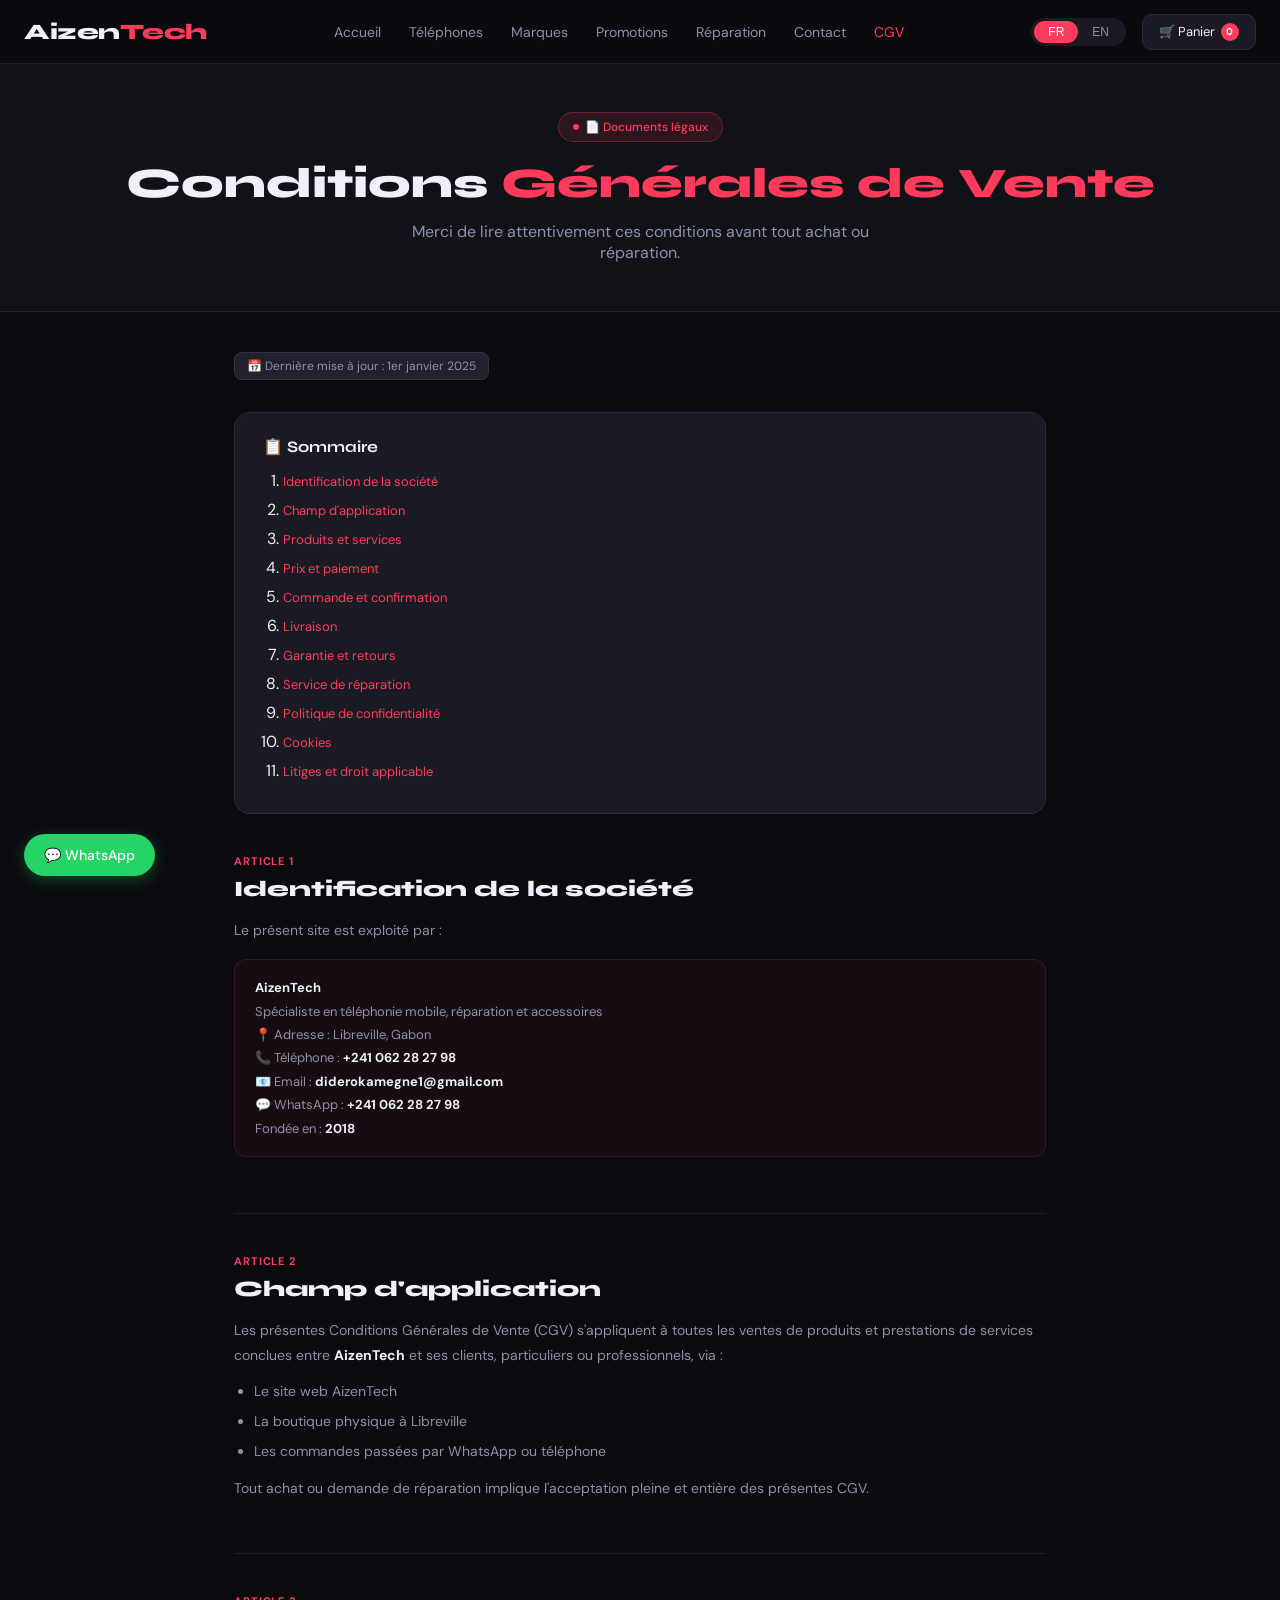
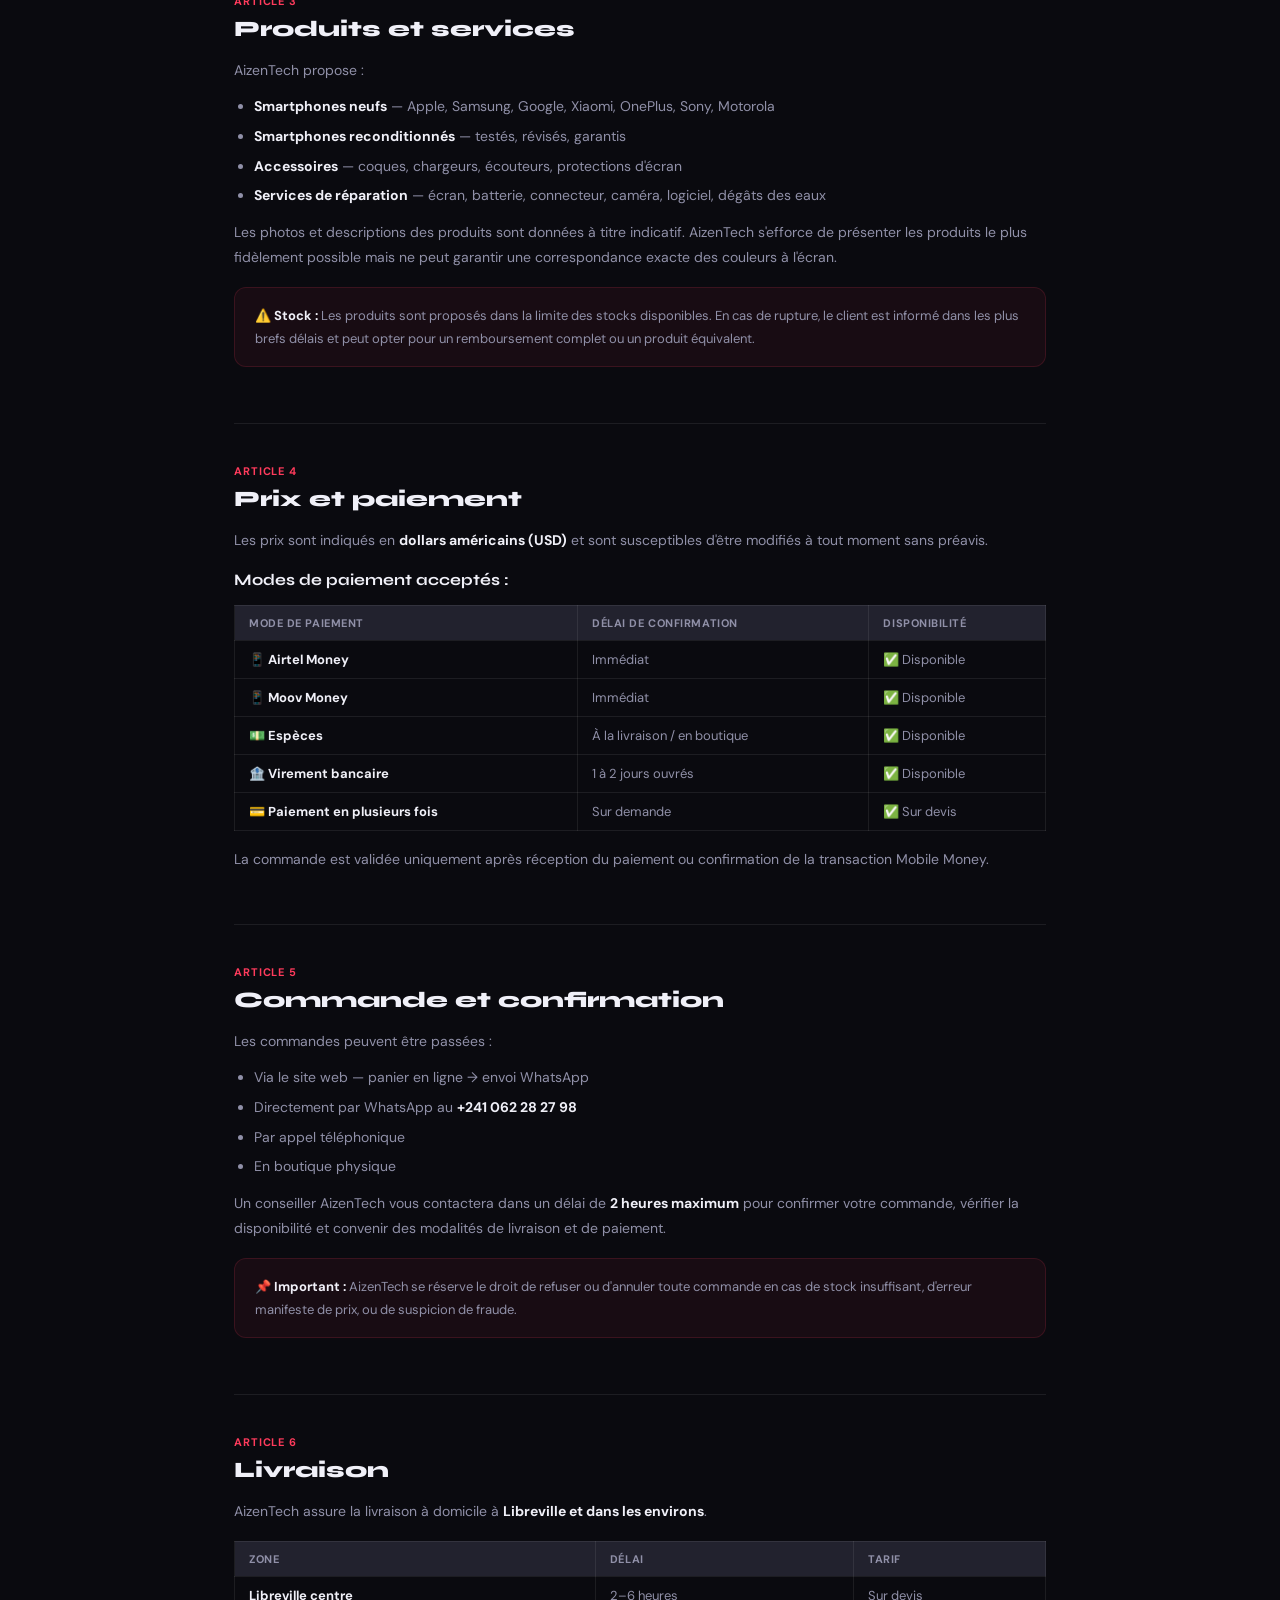
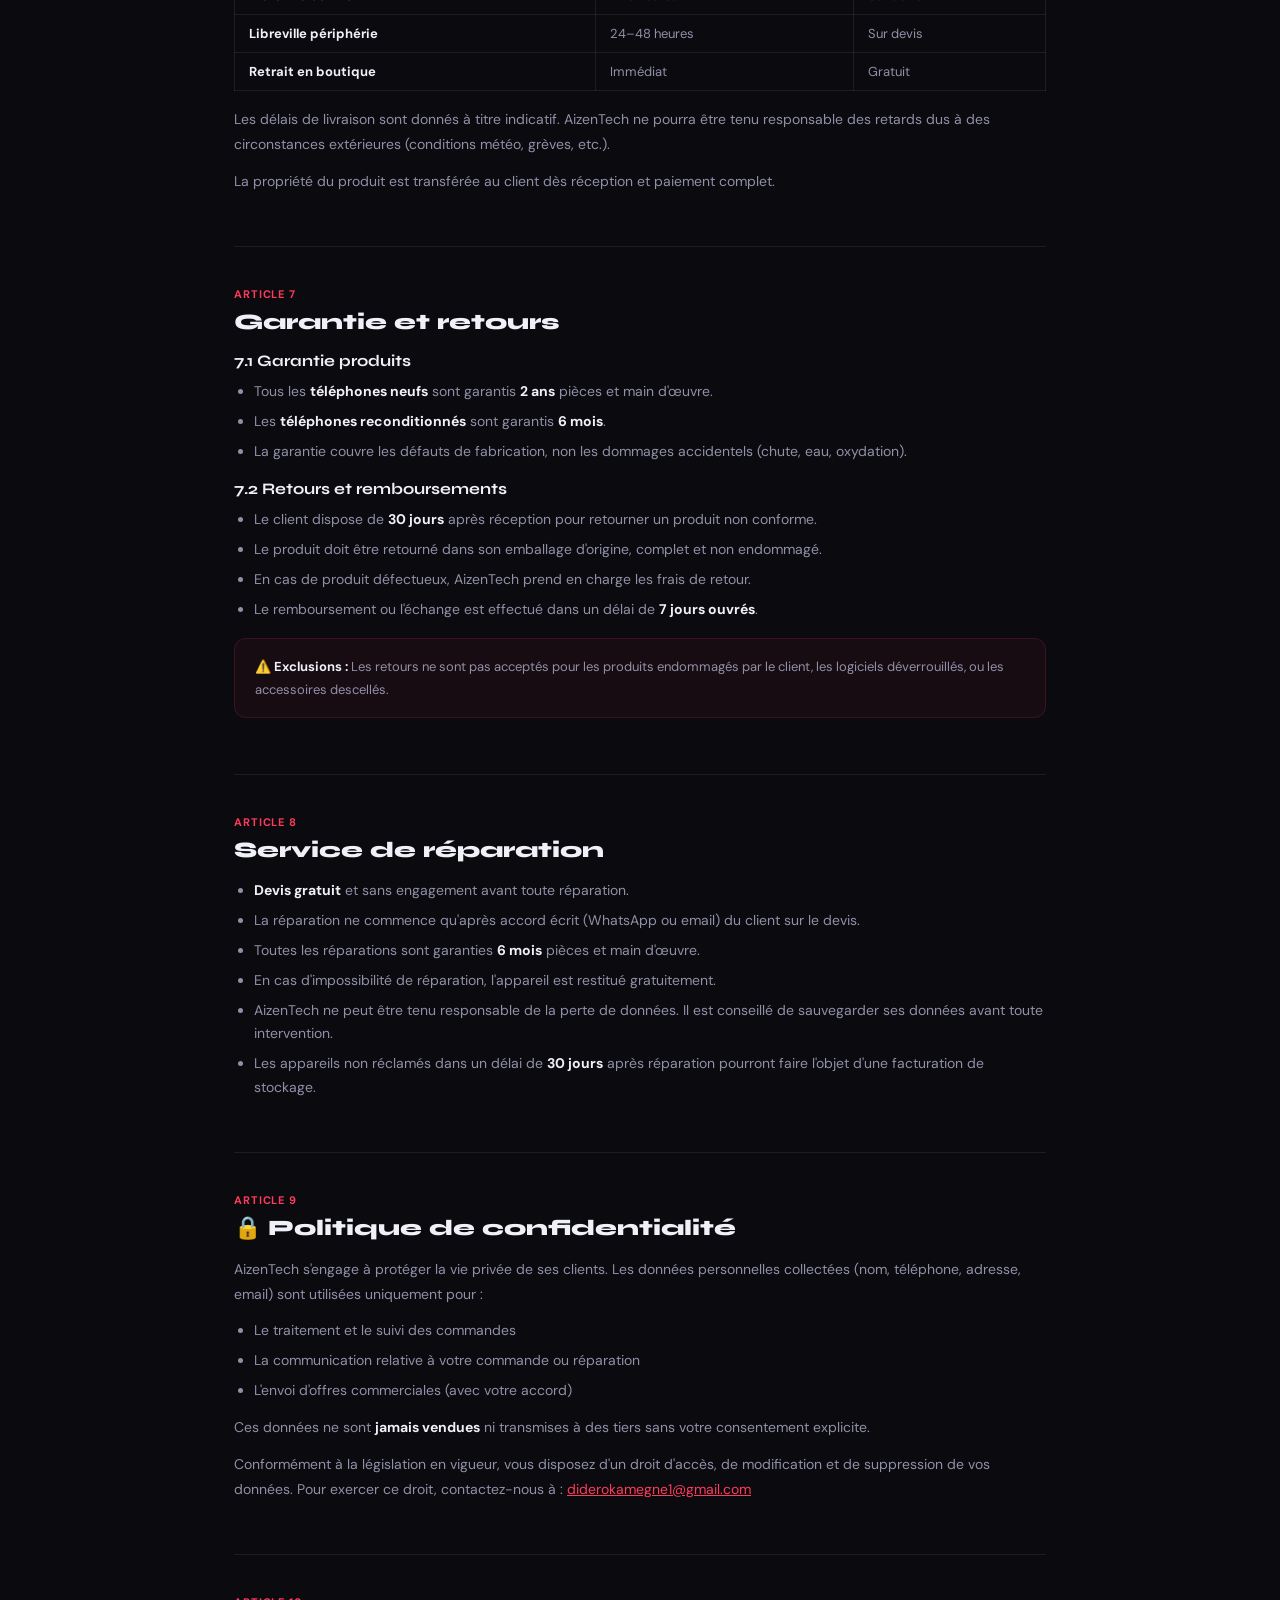
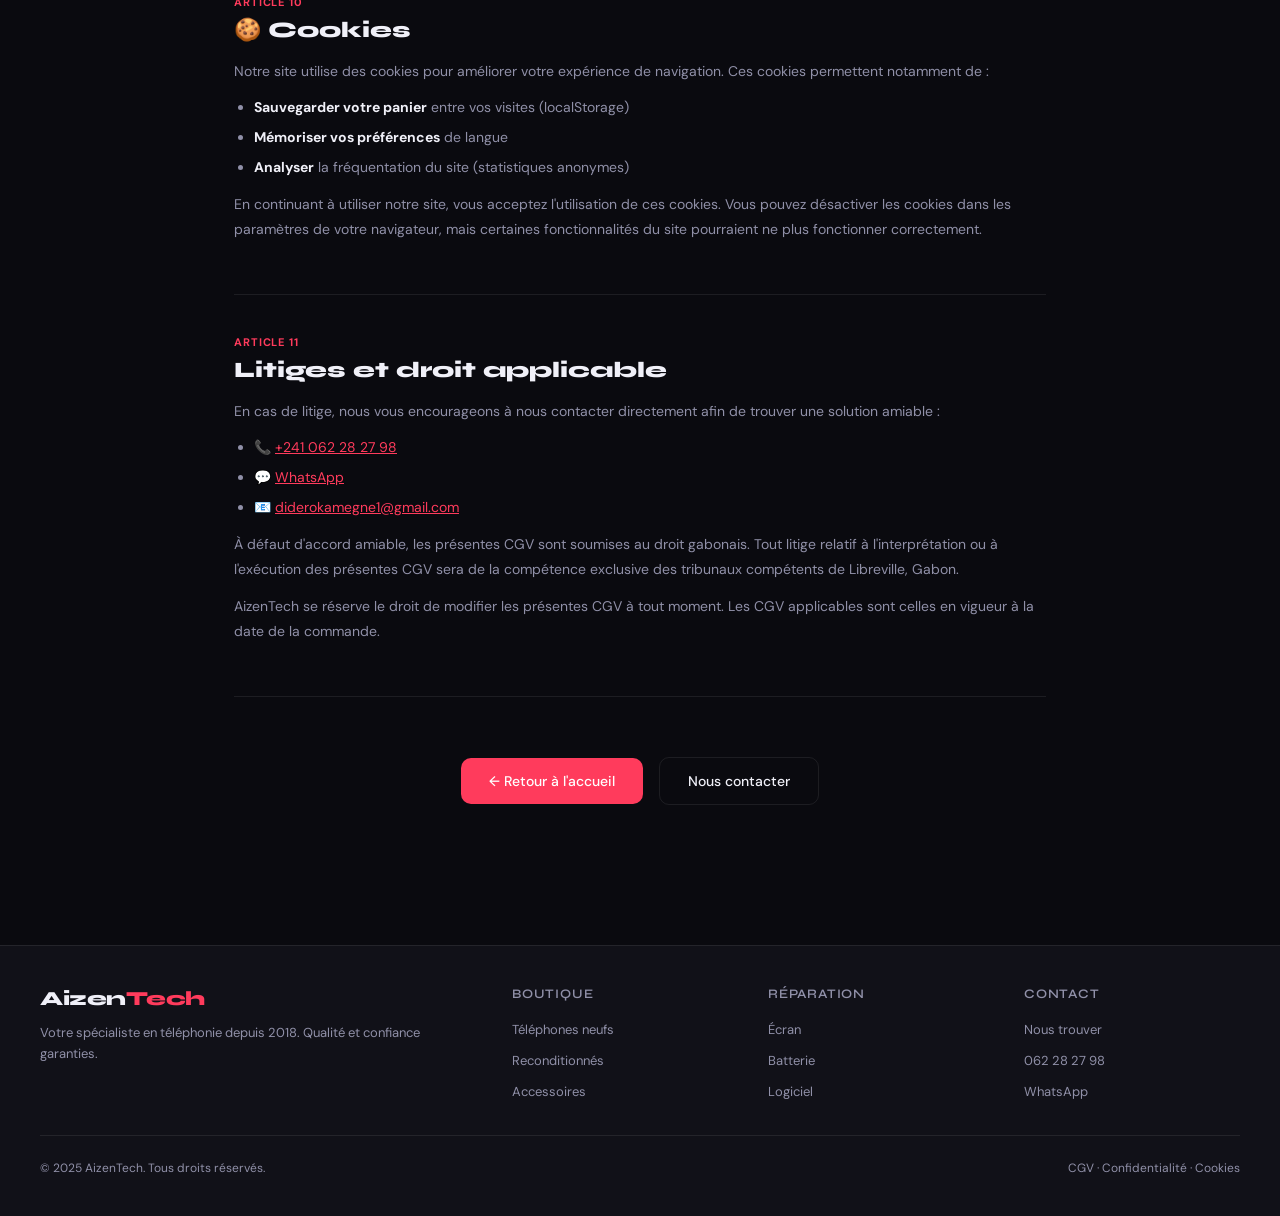
==== cgv.html @ d80a0ecc "Add files via upload" ====
<!DOCTYPE html>
<html lang="fr">
<head>
  <meta charset="UTF-8">
  <meta name="viewport" content="width=device-width, initial-scale=1.0">
  <title>AizenTech — Conditions Générales de Vente</title>
  <link rel="stylesheet" href="style.css">
  <style>
    .cgv-page { max-width: 860px; margin: 0 auto; padding: 40px 24px 80px; }
    .cgv-toc {
      background: var(--surface2);
      border: 1px solid var(--border);
      border-radius: 16px;
      padding: 24px 28px;
      margin-bottom: 40px;
    }
    .cgv-toc-title { font-family:'Syne',sans-serif; font-size:16px; font-weight:700; margin-bottom:14px; }
    .cgv-toc ol { padding-left:20px; }
    .cgv-toc li { margin-bottom:8px; }
    .cgv-toc a { font-size:13px; color:var(--accent); text-decoration:none; transition:opacity .2s; }
    .cgv-toc a:hover { opacity:.7; }

    .cgv-section {
      margin-bottom:40px;
      padding-bottom:40px;
      border-bottom:1px solid var(--border);
    }
    .cgv-section:last-child { border-bottom:none; }
    .cgv-section-num {
      font-size:11px;
      font-weight:700;
      text-transform:uppercase;
      letter-spacing:.08em;
      color:var(--accent);
      margin-bottom:8px;
    }
    .cgv-section h2 {
      font-family:'Syne',sans-serif;
      font-size:22px;
      font-weight:800;
      margin-bottom:16px;
    }
    .cgv-section p {
      font-size:14px;
      color:var(--text2);
      line-height:1.8;
      margin-bottom:12px;
    }
    .cgv-section p strong { color:var(--text); }
    .cgv-section ul, .cgv-section ol {
      padding-left:20px;
      margin-bottom:12px;
    }
    .cgv-section li {
      font-size:14px;
      color:var(--text2);
      line-height:1.7;
      margin-bottom:6px;
    }
    .cgv-section li strong { color:var(--text); }
    .cgv-highlight {
      background: rgba(255,59,92,0.06);
      border: 1px solid rgba(255,59,92,0.15);
      border-radius:12px;
      padding:16px 20px;
      margin:16px 0;
    }
    .cgv-highlight p { margin:0; color:var(--text2); font-size:13px; }
    .cgv-highlight p strong { color:var(--text); }
    .cgv-table { width:100%; border-collapse:collapse; margin:16px 0; }
    .cgv-table th {
      text-align:left;
      font-size:11px;
      text-transform:uppercase;
      letter-spacing:.05em;
      color:var(--text2);
      padding:10px 14px;
      background:var(--surface3);
      border:1px solid var(--border);
    }
    .cgv-table td {
      font-size:13px;
      color:var(--text2);
      padding:10px 14px;
      border:1px solid var(--border);
      vertical-align:top;
    }
    .cgv-table td strong { color:var(--text); }
    .cgv-updated {
      display:inline-block;
      background:var(--surface3);
      border:1px solid var(--border);
      border-radius:8px;
      padding:5px 12px;
      font-size:12px;
      color:var(--text2);
      margin-bottom:32px;
    }
  </style>
</head>
<body>

<!-- NAV -->
<nav>
  <a href="index.html" class="logo">Aizen<span>Tech</span></a>
  <button class="nav-hamburger" id="navHamburger" onclick="toggleMobileNav()" aria-label="Menu">
    <span></span><span></span><span></span>
  </button>
  <div class="nav-links" id="navLinks">
    <a href="index.html">Accueil</a>
    <a href="index.html#products">Téléphones</a>
    <a href="index.html#brands">Marques</a>
    <a href="index.html#promo">Promotions</a>
    <a href="reparation.html">Réparation</a>
    <a href="contact.html">Contact</a>
    <a href="cgv.html" class="active">CGV</a>
  </div>
  <div class="nav-right">
    <div class="lang-toggle">
      <button class="lang-btn active" onclick="setLang('fr')">FR</button>
      <button class="lang-btn" onclick="setLang('en')">EN</button>
    </div>
    <a href="panier.html" class="cart-btn">
      🛒 Panier
      <div class="cart-count" id="cartCount">0</div>
    </a>
  </div>
</nav>

<!-- HEADER -->
<div class="page-header">
  <div class="hero-badge" style="display:inline-flex;margin-bottom:16px">📄 Documents légaux</div>
  <h1>Conditions <span>Générales de Vente</span></h1>
  <p>Merci de lire attentivement ces conditions avant tout achat ou réparation.</p>
</div>

<div class="cgv-page">
  <div class="cgv-updated">📅 Dernière mise à jour : 1er janvier 2025</div>

  <!-- TABLE DES MATIÈRES -->
  <div class="cgv-toc">
    <div class="cgv-toc-title">📋 Sommaire</div>
    <ol>
      <li><a href="#article1">Identification de la société</a></li>
      <li><a href="#article2">Champ d'application</a></li>
      <li><a href="#article3">Produits et services</a></li>
      <li><a href="#article4">Prix et paiement</a></li>
      <li><a href="#article5">Commande et confirmation</a></li>
      <li><a href="#article6">Livraison</a></li>
      <li><a href="#article7">Garantie et retours</a></li>
      <li><a href="#article8">Service de réparation</a></li>
      <li><a href="#article9" id="privacy">Politique de confidentialité</a></li>
      <li><a href="#article10" id="cookies">Cookies</a></li>
      <li><a href="#article11">Litiges et droit applicable</a></li>
    </ol>
  </div>

  <!-- ARTICLE 1 -->
  <div class="cgv-section" id="article1">
    <div class="cgv-section-num">Article 1</div>
    <h2>Identification de la société</h2>
    <p>Le présent site est exploité par :</p>
    <div class="cgv-highlight">
      <p><strong>AizenTech</strong><br>
      Spécialiste en téléphonie mobile, réparation et accessoires<br>
      📍 Adresse : Libreville, Gabon<br>
      📞 Téléphone : <strong>+241 062 28 27 98</strong><br>
      📧 Email : <strong>diderokamegne1@gmail.com</strong><br>
      💬 WhatsApp : <strong>+241 062 28 27 98</strong><br>
      Fondée en : <strong>2018</strong></p>
    </div>
  </div>

  <!-- ARTICLE 2 -->
  <div class="cgv-section" id="article2">
    <div class="cgv-section-num">Article 2</div>
    <h2>Champ d'application</h2>
    <p>Les présentes Conditions Générales de Vente (CGV) s'appliquent à toutes les ventes de produits et prestations de services conclues entre <strong>AizenTech</strong> et ses clients, particuliers ou professionnels, via :</p>
    <ul>
      <li>Le site web AizenTech</li>
      <li>La boutique physique à Libreville</li>
      <li>Les commandes passées par WhatsApp ou téléphone</li>
    </ul>
    <p>Tout achat ou demande de réparation implique l'acceptation pleine et entière des présentes CGV.</p>
  </div>

  <!-- ARTICLE 3 -->
  <div class="cgv-section" id="article3">
    <div class="cgv-section-num">Article 3</div>
    <h2>Produits et services</h2>
    <p>AizenTech propose :</p>
    <ul>
      <li><strong>Smartphones neufs</strong> — Apple, Samsung, Google, Xiaomi, OnePlus, Sony, Motorola</li>
      <li><strong>Smartphones reconditionnés</strong> — testés, révisés, garantis</li>
      <li><strong>Accessoires</strong> — coques, chargeurs, écouteurs, protections d'écran</li>
      <li><strong>Services de réparation</strong> — écran, batterie, connecteur, caméra, logiciel, dégâts des eaux</li>
    </ul>
    <p>Les photos et descriptions des produits sont données à titre indicatif. AizenTech s'efforce de présenter les produits le plus fidèlement possible mais ne peut garantir une correspondance exacte des couleurs à l'écran.</p>
    <div class="cgv-highlight">
      <p>⚠️ <strong>Stock :</strong> Les produits sont proposés dans la limite des stocks disponibles. En cas de rupture, le client est informé dans les plus brefs délais et peut opter pour un remboursement complet ou un produit équivalent.</p>
    </div>
  </div>

  <!-- ARTICLE 4 -->
  <div class="cgv-section" id="article4">
    <div class="cgv-section-num">Article 4</div>
    <h2>Prix et paiement</h2>
    <p>Les prix sont indiqués en <strong>dollars américains (USD)</strong> et sont susceptibles d'être modifiés à tout moment sans préavis.</p>
    <h3 style="font-family:'Syne',sans-serif;font-size:16px;margin:16px 0 10px">Modes de paiement acceptés :</h3>
    <table class="cgv-table">
      <thead>
        <tr>
          <th>Mode de paiement</th>
          <th>Délai de confirmation</th>
          <th>Disponibilité</th>
        </tr>
      </thead>
      <tbody>
        <tr><td><strong>📱 Airtel Money</strong></td><td>Immédiat</td><td>✅ Disponible</td></tr>
        <tr><td><strong>📱 Moov Money</strong></td><td>Immédiat</td><td>✅ Disponible</td></tr>
        <tr><td><strong>💵 Espèces</strong></td><td>À la livraison / en boutique</td><td>✅ Disponible</td></tr>
        <tr><td><strong>🏦 Virement bancaire</strong></td><td>1 à 2 jours ouvrés</td><td>✅ Disponible</td></tr>
        <tr><td><strong>💳 Paiement en plusieurs fois</strong></td><td>Sur demande</td><td>✅ Sur devis</td></tr>
      </tbody>
    </table>
    <p>La commande est validée uniquement après réception du paiement ou confirmation de la transaction Mobile Money.</p>
  </div>

  <!-- ARTICLE 5 -->
  <div class="cgv-section" id="article5">
    <div class="cgv-section-num">Article 5</div>
    <h2>Commande et confirmation</h2>
    <p>Les commandes peuvent être passées :</p>
    <ul>
      <li>Via le site web — panier en ligne → envoi WhatsApp</li>
      <li>Directement par WhatsApp au <strong>+241 062 28 27 98</strong></li>
      <li>Par appel téléphonique</li>
      <li>En boutique physique</li>
    </ul>
    <p>Un conseiller AizenTech vous contactera dans un délai de <strong>2 heures maximum</strong> pour confirmer votre commande, vérifier la disponibilité et convenir des modalités de livraison et de paiement.</p>
    <div class="cgv-highlight">
      <p>📌 <strong>Important :</strong> AizenTech se réserve le droit de refuser ou d'annuler toute commande en cas de stock insuffisant, d'erreur manifeste de prix, ou de suspicion de fraude.</p>
    </div>
  </div>

  <!-- ARTICLE 6 -->
  <div class="cgv-section" id="article6">
    <div class="cgv-section-num">Article 6</div>
    <h2>Livraison</h2>
    <p>AizenTech assure la livraison à domicile à <strong>Libreville et dans les environs</strong>.</p>
    <table class="cgv-table">
      <thead>
        <tr><th>Zone</th><th>Délai</th><th>Tarif</th></tr>
      </thead>
      <tbody>
        <tr><td><strong>Libreville centre</strong></td><td>2–6 heures</td><td>Sur devis</td></tr>
        <tr><td><strong>Libreville périphérie</strong></td><td>24–48 heures</td><td>Sur devis</td></tr>
        <tr><td><strong>Retrait en boutique</strong></td><td>Immédiat</td><td>Gratuit</td></tr>
      </tbody>
    </table>
    <p>Les délais de livraison sont donnés à titre indicatif. AizenTech ne pourra être tenu responsable des retards dus à des circonstances extérieures (conditions météo, grèves, etc.).</p>
    <p>La propriété du produit est transférée au client dès réception et paiement complet.</p>
  </div>

  <!-- ARTICLE 7 -->
  <div class="cgv-section" id="article7">
    <div class="cgv-section-num">Article 7</div>
    <h2>Garantie et retours</h2>
    <h3 style="font-family:'Syne',sans-serif;font-size:16px;margin:0 0 10px">7.1 Garantie produits</h3>
    <ul>
      <li>Tous les <strong>téléphones neufs</strong> sont garantis <strong>2 ans</strong> pièces et main d'œuvre.</li>
      <li>Les <strong>téléphones reconditionnés</strong> sont garantis <strong>6 mois</strong>.</li>
      <li>La garantie couvre les défauts de fabrication, non les dommages accidentels (chute, eau, oxydation).</li>
    </ul>
    <h3 style="font-family:'Syne',sans-serif;font-size:16px;margin:16px 0 10px">7.2 Retours et remboursements</h3>
    <ul>
      <li>Le client dispose de <strong>30 jours</strong> après réception pour retourner un produit non conforme.</li>
      <li>Le produit doit être retourné dans son emballage d'origine, complet et non endommagé.</li>
      <li>En cas de produit défectueux, AizenTech prend en charge les frais de retour.</li>
      <li>Le remboursement ou l'échange est effectué dans un délai de <strong>7 jours ouvrés</strong>.</li>
    </ul>
    <div class="cgv-highlight">
      <p>⚠️ <strong>Exclusions :</strong> Les retours ne sont pas acceptés pour les produits endommagés par le client, les logiciels déverrouillés, ou les accessoires descellés.</p>
    </div>
  </div>

  <!-- ARTICLE 8 -->
  <div class="cgv-section" id="article8">
    <div class="cgv-section-num">Article 8</div>
    <h2>Service de réparation</h2>
    <ul>
      <li><strong>Devis gratuit</strong> et sans engagement avant toute réparation.</li>
      <li>La réparation ne commence qu'après accord écrit (WhatsApp ou email) du client sur le devis.</li>
      <li>Toutes les réparations sont garanties <strong>6 mois</strong> pièces et main d'œuvre.</li>
      <li>En cas d'impossibilité de réparation, l'appareil est restitué gratuitement.</li>
      <li>AizenTech ne peut être tenu responsable de la perte de données. Il est conseillé de sauvegarder ses données avant toute intervention.</li>
      <li>Les appareils non réclamés dans un délai de <strong>30 jours</strong> après réparation pourront faire l'objet d'une facturation de stockage.</li>
    </ul>
  </div>

  <!-- ARTICLE 9 - CONFIDENTIALITÉ -->
  <div class="cgv-section" id="article9">
    <div class="cgv-section-num">Article 9</div>
    <h2>🔒 Politique de confidentialité</h2>
    <p>AizenTech s'engage à protéger la vie privée de ses clients. Les données personnelles collectées (nom, téléphone, adresse, email) sont utilisées uniquement pour :</p>
    <ul>
      <li>Le traitement et le suivi des commandes</li>
      <li>La communication relative à votre commande ou réparation</li>
      <li>L'envoi d'offres commerciales (avec votre accord)</li>
    </ul>
    <p>Ces données ne sont <strong>jamais vendues</strong> ni transmises à des tiers sans votre consentement explicite.</p>
    <p>Conformément à la législation en vigueur, vous disposez d'un droit d'accès, de modification et de suppression de vos données. Pour exercer ce droit, contactez-nous à : <a href="mailto:diderokamegne1@gmail.com" style="color:var(--accent)">diderokamegne1@gmail.com</a></p>
  </div>

  <!-- ARTICLE 10 - COOKIES -->
  <div class="cgv-section" id="article10">
    <div class="cgv-section-num">Article 10</div>
    <h2>🍪 Cookies</h2>
    <p>Notre site utilise des cookies pour améliorer votre expérience de navigation. Ces cookies permettent notamment de :</p>
    <ul>
      <li><strong>Sauvegarder votre panier</strong> entre vos visites (localStorage)</li>
      <li><strong>Mémoriser vos préférences</strong> de langue</li>
      <li><strong>Analyser</strong> la fréquentation du site (statistiques anonymes)</li>
    </ul>
    <p>En continuant à utiliser notre site, vous acceptez l'utilisation de ces cookies. Vous pouvez désactiver les cookies dans les paramètres de votre navigateur, mais certaines fonctionnalités du site pourraient ne plus fonctionner correctement.</p>
  </div>

  <!-- ARTICLE 11 -->
  <div class="cgv-section" id="article11">
    <div class="cgv-section-num">Article 11</div>
    <h2>Litiges et droit applicable</h2>
    <p>En cas de litige, nous vous encourageons à nous contacter directement afin de trouver une solution amiable :</p>
    <ul>
      <li>📞 <a href="tel:+241062282798" style="color:var(--accent)">+241 062 28 27 98</a></li>
      <li>💬 <a href="https://wa.me/241062282798" style="color:var(--accent)">WhatsApp</a></li>
      <li>📧 <a href="mailto:diderokamegne1@gmail.com" style="color:var(--accent)">diderokamegne1@gmail.com</a></li>
    </ul>
    <p>À défaut d'accord amiable, les présentes CGV sont soumises au droit gabonais. Tout litige relatif à l'interprétation ou à l'exécution des présentes CGV sera de la compétence exclusive des tribunaux compétents de Libreville, Gabon.</p>
    <p>AizenTech se réserve le droit de modifier les présentes CGV à tout moment. Les CGV applicables sont celles en vigueur à la date de la commande.</p>
  </div>

  <div style="text-align:center;padding-top:20px">
    <a href="index.html" class="btn-primary">← Retour à l'accueil</a>
    <a href="contact.html" class="btn-secondary" style="margin-left:12px">Nous contacter</a>
  </div>
</div>

<!-- FOOTER -->
<footer>
  <div class="footer-inner">
    <div class="footer-brand">
      <a href="index.html" class="logo">Aizen<span>Tech</span></a>
      <p>Votre spécialiste en téléphonie depuis 2018. Qualité et confiance garanties.</p>
    </div>
    <div class="footer-col">
      <h4>Boutique</h4>
      <ul>
        <li><a href="index.html#products">Téléphones neufs</a></li>
        <li><a href="index.html#products">Reconditionnés</a></li>
        <li><a href="index.html#products">Accessoires</a></li>
      </ul>
    </div>
    <div class="footer-col">
      <h4>Réparation</h4>
      <ul>
        <li><a href="reparation.html">Écran</a></li>
        <li><a href="reparation.html">Batterie</a></li>
        <li><a href="reparation.html">Logiciel</a></li>
      </ul>
    </div>
    <div class="footer-col">
      <h4>Contact</h4>
      <ul>
        <li><a href="contact.html">Nous trouver</a></li>
        <li><a href="tel:+241062282798">062 28 27 98</a></li>
        <li><a href="https://wa.me/241062282798">WhatsApp</a></li>
      </ul>
    </div>
  </div>
  <div class="footer-bottom">
    <span>© 2025 AizenTech. Tous droits réservés.</span>
    <span class="footer-legal-links">
      <a href="cgv.html">CGV</a> ·
      <a href="cgv.html#privacy">Confidentialité</a> ·
      <a href="cgv.html#cookies">Cookies</a>
    </span>
  </div>
</footer>

<a href="https://wa.me/241062282798" class="whatsapp-float" target="_blank">💬 WhatsApp</a>

<script src="i18n.js"></script>
<script src="products.js"></script>
<script src="script.js"></script>
<script>
function toggleMobileNav() {
  document.getElementById('navLinks').classList.toggle('open');
  document.getElementById('navHamburger').classList.toggle('open');
}
</script>
</body>
</html>
---- style.css ----
@import url('https://fonts.googleapis.com/css2?family=Syne:wght@400;500;600;700;800&family=DM+Sans:wght@300;400;500&display=swap');

* { margin: 0; padding: 0; box-sizing: border-box; }

:root {
  --primary: #0A0A0F;
  --accent: #FF3B5C;
  --accent2: #00D4FF;
  --surface: #111118;
  --surface2: #1A1A24;
  --surface3: #22222E;
  --text: #F0F0F8;
  --text2: #9090A8;
  --border: rgba(255,255,255,0.08);
  --gold: #FFB800;
  --green: #00E676;
}

body { font-family: 'DM Sans', sans-serif; background: var(--primary); color: var(--text); min-height: 100vh; overflow-x: hidden; }

/* NAV */
nav {
  position: sticky; top: 0; z-index: 100;
  background: rgba(10,10,15,0.92);
  backdrop-filter: blur(12px);
  border-bottom: 1px solid var(--border);
  padding: 0 24px;
  display: flex; align-items: center; justify-content: space-between;
  height: 64px;
}
.logo { font-family: 'Syne', sans-serif; font-size: 22px; font-weight: 800; letter-spacing: -0.5px; text-decoration: none; color: var(--text); }
.logo span { color: var(--accent); }
.nav-links { display: flex; gap: 28px; align-items: center; }
.nav-links a { font-size: 14px; color: var(--text2); cursor: pointer; transition: color .2s; text-decoration: none; }
.nav-links a:hover, .nav-links a.active { color: var(--text); }
.nav-links a.active { color: var(--accent); }
.nav-right { display: flex; align-items: center; gap: 16px; }
.lang-toggle { display: flex; background: var(--surface2); border-radius: 20px; padding: 3px; }
.lang-btn { padding: 4px 14px; border-radius: 16px; font-size: 12px; font-weight: 500; cursor: pointer; border: none; background: none; color: var(--text2); transition: all .2s; }
.lang-btn.active { background: var(--accent); color: white; }
.cart-btn { position: relative; cursor: pointer; background: var(--surface2); border: 1px solid var(--border); border-radius: 10px; padding: 8px 16px; font-size: 13px; display: flex; align-items: center; gap: 6px; transition: all .2s; color: var(--text); text-decoration: none; }
.cart-btn:hover { border-color: var(--accent); }
.cart-count { background: var(--accent); color: white; border-radius: 50%; width: 18px; height: 18px; font-size: 10px; font-weight: 700; display: flex; align-items: center; justify-content: center; }

/* HERO */
.hero {
  padding: 80px 24px 60px;
  display: grid; grid-template-columns: 1fr 1fr; gap: 40px; align-items: center;
  max-width: 1200px; margin: 0 auto;
}
.hero-badge { display: inline-flex; align-items: center; gap: 6px; background: rgba(255,59,92,0.12); border: 1px solid rgba(255,59,92,0.3); border-radius: 20px; padding: 6px 14px; font-size: 12px; color: var(--accent); font-weight: 500; margin-bottom: 20px; }
.hero-badge::before { content: ''; width: 6px; height: 6px; background: var(--accent); border-radius: 50%; animation: pulse 1.5s infinite; }
@keyframes pulse { 0%,100%{opacity:1;transform:scale(1)} 50%{opacity:.5;transform:scale(1.4)} }
.hero h1 { font-family: 'Syne', sans-serif; font-size: 52px; font-weight: 800; line-height: 1.1; margin-bottom: 16px; }
.hero h1 em { font-style: normal; color: var(--accent); }
.hero p { font-size: 16px; color: var(--text2); line-height: 1.7; margin-bottom: 32px; }
.hero-actions { display: flex; gap: 12px; flex-wrap: wrap; }
.btn-primary { background: var(--accent); color: white; border: none; border-radius: 10px; padding: 14px 28px; font-size: 14px; font-weight: 500; cursor: pointer; transition: all .2s; font-family: inherit; text-decoration: none; display: inline-block; }
.btn-primary:hover { background: #ff1f45; transform: translateY(-1px); }
.btn-secondary { background: none; color: var(--text); border: 1px solid var(--border); border-radius: 10px; padding: 14px 28px; font-size: 14px; font-weight: 500; cursor: pointer; transition: all .2s; font-family: inherit; text-decoration: none; display: inline-block; }
.btn-secondary:hover { border-color: var(--text2); }

/* HERO VISUAL */
.hero-visual { display: flex; gap: 12px; justify-content: center; align-items: flex-end; }
.hero-phone-img { border-radius: 22px; overflow: hidden; border: 1px solid var(--border); position: relative; transition: transform .3s; }
.hero-phone-img:hover { transform: translateY(-8px); }
.hero-phone-img img { width: 130px; height: 260px; object-fit: cover; display: block; }
.hero-phone-img.large img { width: 155px; height: 310px; }
.phone-price-tag { position: absolute; bottom: 10px; left: 50%; transform: translateX(-50%); background: rgba(4, 211, 252, 0.992); border: 1px solid rgb(15, 210, 249); border-radius: 8px; padding: 4px 10px; font-size: 11px; color:#000000; font-weight: 500; font-family: 'Syne', sans-serif; white-space: nowrap; }

/* STATS */
.stats { background: var(--surface); border-top: 1px solid var(--border); border-bottom: 1px solid var(--border); }
.stats-inner { max-width: 1200px; margin: 0 auto; padding: 24px; display: flex; justify-content: space-around; }
.stat { text-align: center; }
.stat-num { font-family: 'Syne', sans-serif; font-size: 28px; font-weight: 800; color: var(--accent); }
.stat-label { font-size: 12px; color: var(--text2); margin-top: 2px; }

/* SECTION */
.section { max-width: 1200px; margin: 0 auto; padding: 60px 24px; }
.section-header { display: flex; align-items: baseline; justify-content: space-between; margin-bottom: 32px; }
.section-title { font-family: 'Syne', sans-serif; font-size: 28px; font-weight: 700; }
.section-link { font-size: 13px; color: var(--accent); cursor: pointer; text-decoration: none; }

/* FILTER TABS */
.filter-tabs { display: flex; gap: 8px; flex-wrap: wrap; margin-bottom: 28px; }
.filter-tab { padding: 8px 18px; border-radius: 20px; font-size: 13px; border: 1px solid var(--border); background: none; color: var(--text2); cursor: pointer; transition: all .2s; font-family: inherit; }
.filter-tab.active { border-color: var(--accent); color: var(--accent); background: rgba(255,59,92,0.08); }
.filter-tab:hover { border-color: var(--text2); color: var(--text); }

/* PRODUCT GRID */
.product-grid { display: grid; grid-template-columns: repeat(auto-fill, minmax(240px, 1fr)); gap: 16px; }
.product-card { background: var(--surface2); border: 1px solid var(--border); border-radius: 16px; overflow: hidden; cursor: pointer; transition: all .25s; position: relative; }
.product-card:hover { border-color: rgba(255,59,92,0.4); transform: translateY(-4px); }
.product-card:hover .card-overlay { opacity: 1; }
.card-img { height: 220px; display: flex; align-items: center; justify-content: center; position: relative; background: var(--surface3); overflow: hidden; }
.card-img img { width: 100%; height: 100%; object-fit: cover; padding: 16px; transition: transform .3s; }
.product-card:hover .card-img img { transform: scale(1.05); }
.card-badge { position: absolute; top: 12px; left: 12px; background: var(--accent); color: white; border-radius: 6px; padding: 3px 8px; font-size: 10px; font-weight: 700; letter-spacing: .5px; z-index: 2; }
.card-badge.new { background: var(--accent2); color: var(--primary); }
.card-badge.sale { background: var(--gold); color: var(--primary); }
.card-wish { position: absolute; top: 12px; right: 12px; width: 32px; height: 32px; background: rgba(10,10,15,0.7); border-radius: 50%; display: flex; align-items: center; justify-content: center; font-size: 14px; transition: all .2s; z-index: 2; cursor: pointer; border: none; }
.card-wish:hover { background: rgba(255,59,92,0.2); }
.card-overlay { position: absolute; inset: 0; background: rgba(255,59,92,0.05); display: flex; align-items: flex-end; justify-content: center; padding-bottom: 16px; opacity: 0; transition: opacity .2s; z-index: 3; }
.quick-add { background: var(--accent); color: white; border: none; border-radius: 8px; padding: 10px 20px; font-size: 13px; font-weight: 500; cursor: pointer; font-family: inherit; transition: all .2s; }
.quick-add:hover { background: #ff1f45; }
.card-info { padding: 16px; }
.card-brand { font-size: 11px; color: var(--text2); font-weight: 500; text-transform: uppercase; letter-spacing: .8px; }
.card-name { font-family: 'Syne', sans-serif; font-size: 16px; font-weight: 600; margin: 4px 0 8px; line-height: 1.3; }
.card-specs { display: flex; gap: 6px; flex-wrap: wrap; margin-bottom: 12px; }
.spec-pill { background: var(--surface3); border-radius: 6px; padding: 3px 8px; font-size: 11px; color: var(--text2); }
.card-footer { display: flex; align-items: center; justify-content: space-between; }
.price { font-family: 'Syne', sans-serif; font-size: 20px; font-weight: 700; }
.price-old { font-size: 13px; color: var(--text2); text-decoration: line-through; margin-left: 6px; }
.stars { font-size: 11px; color: var(--gold); }
.rating-count { font-size: 11px; color: var(--text2); margin-left: 4px; }

/* COLOR & MEMORY SELECTORS */
.card-options { padding: 0 16px 12px; }
.option-label { font-size: 11px; color: var(--text2); margin-bottom: 6px; }
.color-dots { display: flex; gap: 6px; }
.color-dot { width: 18px; height: 18px; border-radius: 50%; cursor: pointer; border: 2px solid transparent; transition: all .2s; }
.color-dot.selected, .color-dot:hover { border-color: white; transform: scale(1.2); }
.memory-pills { display: flex; gap: 6px; flex-wrap: wrap; }
.memory-pill { padding: 3px 10px; border-radius: 6px; font-size: 11px; border: 1px solid var(--border); background: none; color: var(--text2); cursor: pointer; transition: all .2s; font-family: inherit; }
.memory-pill.selected { border-color: var(--accent); color: var(--accent); background: rgba(255,59,92,0.1); }

/* PRODUCT MODAL */
.modal-overlay { position: fixed; inset: 0; background: rgba(0,0,0,0.8); z-index: 1000; display: flex; align-items: center; justify-content: center; padding: 20px; opacity: 0; pointer-events: none; transition: opacity .3s; }
.modal-overlay.open { opacity: 1; pointer-events: all; }
.modal { background: var(--surface2); border: 1px solid var(--border); border-radius: 20px; width: 100%; max-width: 800px; max-height: 90vh; overflow-y: auto; display: grid; grid-template-columns: 1fr 1fr; }
.modal-img { background: var(--surface3); border-radius: 20px 0 0 20px; display: flex; align-items: center; justify-content: center; padding: 32px; min-height: 400px; }
.modal-img img { width: 200px; object-fit: contain; }
.modal-body { padding: 32px; }
.modal-close { float: right; background: none; border: none; color: var(--text2); font-size: 20px; cursor: pointer; margin-bottom: 16px; }
.modal-brand { font-size: 12px; color: var(--text2); text-transform: uppercase; letter-spacing: 1px; }
.modal-name { font-family: 'Syne', sans-serif; font-size: 26px; font-weight: 800; margin: 8px 0 16px; line-height: 1.2; }
.modal-price { font-family: 'Syne', sans-serif; font-size: 32px; font-weight: 800; color: var(--accent); margin-bottom: 24px; }
.modal-section-title { font-size: 12px; color: var(--text2); text-transform: uppercase; letter-spacing: .8px; margin-bottom: 10px; }
.modal-colors { display: flex; gap: 10px; margin-bottom: 20px; }
.modal-color-dot { width: 28px; height: 28px; border-radius: 50%; cursor: pointer; border: 3px solid transparent; transition: all .2s; }
.modal-color-dot.selected { border-color: white; }
.modal-memory { display: flex; gap: 8px; flex-wrap: wrap; margin-bottom: 24px; }
.modal-mem-btn { padding: 6px 16px; border-radius: 8px; font-size: 13px; border: 1px solid var(--border); background: none; color: var(--text2); cursor: pointer; font-family: inherit; transition: all .2s; }
.modal-mem-btn.selected { border-color: var(--accent); color: var(--accent); background: rgba(255,59,92,0.1); }
.modal-add-btn { width: 100%; padding: 16px; background: var(--accent); color: white; border: none; border-radius: 12px; font-size: 15px; font-weight: 600; cursor: pointer; font-family: inherit; transition: all .2s; margin-top: 8px; }
.modal-add-btn:hover { background: #ff1f45; }
.modal-specs-list { display: grid; grid-template-columns: 1fr 1fr; gap: 8px; margin-bottom: 20px; }
.modal-spec-item { background: var(--surface3); border-radius: 8px; padding: 8px 12px; }
.modal-spec-key { font-size: 10px; color: var(--text2); text-transform: uppercase; letter-spacing: .5px; }
.modal-spec-val { font-size: 13px; font-weight: 500; margin-top: 2px; }

/* BANNER */
.promo-banner { background: linear-gradient(135deg, var(--surface2) 0%, #1A0A15 100%); border: 1px solid rgba(255,59,92,0.2); border-radius: 20px; padding: 40px; display: flex; align-items: center; justify-content: space-between; gap: 20px; }
.banner-text h2 { font-family: 'Syne', sans-serif; font-size: 32px; font-weight: 800; margin-bottom: 8px; }
.banner-text h2 span { color: var(--accent); }
.banner-text p { color: var(--text2); font-size: 15px; }
.banner-countdown { display: flex; gap: 12px; }
.count-block { background: var(--surface3); border-radius: 12px; padding: 12px 16px; text-align: center; min-width: 60px; }
.count-num { font-family: 'Syne', sans-serif; font-size: 28px; font-weight: 800; color: var(--accent); display: block; }
.count-label { font-size: 10px; color: var(--text2); text-transform: uppercase; letter-spacing: .5px; }

/* BRANDS */
.brands-strip { background: var(--surface); border-top: 1px solid var(--border); border-bottom: 1px solid var(--border); padding: 24px; }
.brands-inner { max-width: 1200px; margin: 0 auto; display: flex; align-items: center; justify-content: space-around; flex-wrap: wrap; gap: 16px; }
.brand-name { font-family: 'Syne', sans-serif; font-size: 18px; font-weight: 700; color: var(--text2); opacity: .5; transition: opacity .2s; cursor: pointer; letter-spacing: -0.5px; }
.brand-name:hover { opacity: 1; }

/* FEATURES */
.features { background: var(--surface); border-top: 1px solid var(--border); border-bottom: 1px solid var(--border); padding: 40px 24px; }
.features-inner { max-width: 1200px; margin: 0 auto; display: grid; grid-template-columns: repeat(auto-fit, minmax(200px, 1fr)); gap: 24px; }
.feature-item { display: flex; align-items: flex-start; gap: 14px; }
.feature-icon { width: 44px; height: 44px; background: rgba(255,59,92,0.1); border-radius: 12px; display: flex; align-items: center; justify-content: center; font-size: 20px; flex-shrink: 0; }
.feature-title { font-weight: 500; font-size: 14px; margin-bottom: 4px; }
.feature-desc { font-size: 12px; color: var(--text2); line-height: 1.5; }

/* CART TOAST */
.toast { position: fixed; bottom: 24px; right: 24px; background: var(--surface2); border: 1px solid var(--green); border-radius: 12px; padding: 14px 20px; display: flex; align-items: center; gap: 10px; font-size: 14px; z-index: 9999; transform: translateY(80px); opacity: 0; transition: all .3s; box-shadow: 0 8px 24px rgba(0,0,0,.4); }
.toast.show { transform: translateY(0); opacity: 1; }
.toast-dot { width: 8px; height: 8px; background: var(--green); border-radius: 50%; }

/* FOOTER */
footer { background: var(--surface); border-top: 1px solid var(--border); padding: 40px 24px; margin-top: 60px; }
.footer-inner { max-width: 1200px; margin: 0 auto; display: grid; grid-template-columns: 2fr 1fr 1fr 1fr; gap: 40px; }
.footer-brand .logo { font-size: 20px; margin-bottom: 12px; display: block; }
.footer-brand p { font-size: 13px; color: var(--text2); line-height: 1.6; }
.footer-col h4 { font-family: 'Syne', sans-serif; font-size: 13px; font-weight: 600; text-transform: uppercase; letter-spacing: .8px; color: var(--text2); margin-bottom: 16px; }
.footer-col ul { list-style: none; }
.footer-col ul li { margin-bottom: 10px; }
.footer-col ul li a { font-size: 13px; color: var(--text2); cursor: pointer; transition: color .2s; text-decoration: none; }
.footer-col ul li a:hover { color: var(--text); }
.footer-bottom { max-width: 1200px; margin: 24px auto 0; padding-top: 24px; border-top: 1px solid var(--border); display: flex; justify-content: space-between; align-items: center; font-size: 12px; color: var(--text2); }

/* PAGE HEADER */
.page-header { background: var(--surface); border-bottom: 1px solid var(--border); padding: 48px 24px; text-align: center; }
.page-header h1 { font-family: 'Syne', sans-serif; font-size: 42px; font-weight: 800; margin-bottom: 12px; }
.page-header h1 span { color: var(--accent); }
.page-header p { color: var(--text2); font-size: 16px; max-width: 500px; margin: 0 auto; }

/* REPAIR PAGE */
.repair-grid { display: grid; grid-template-columns: repeat(auto-fill, minmax(280px, 1fr)); gap: 20px; }
.repair-card { background: var(--surface2); border: 1px solid var(--border); border-radius: 16px; padding: 24px; transition: all .25s; }
.repair-card:hover { border-color: rgba(255,59,92,0.4); transform: translateY(-4px); }
.repair-icon { font-size: 40px; margin-bottom: 16px; }
.repair-title { font-family: 'Syne', sans-serif; font-size: 18px; font-weight: 700; margin-bottom: 8px; }
.repair-desc { font-size: 13px; color: var(--text2); line-height: 1.6; margin-bottom: 16px; }
.repair-price { font-family: 'Syne', sans-serif; font-size: 22px; font-weight: 800; color: var(--accent); margin-bottom: 16px; }
.repair-items { list-style: none; margin-bottom: 16px; }
.repair-items li { font-size: 13px; color: var(--text2); padding: 6px 0; border-bottom: 1px solid var(--border); display: flex; justify-content: space-between; }
.repair-items li:last-child { border-bottom: none; }
.repair-items li span { color: var(--text); font-weight: 500; }
.repair-book-btn { width: 100%; padding: 12px; background: none; border: 1px solid var(--accent); color: var(--accent); border-radius: 10px; font-size: 13px; font-weight: 500; cursor: pointer; font-family: inherit; transition: all .2s; }
.repair-book-btn:hover { background: var(--accent); color: white; }
.repair-brands { display: flex; gap: 8px; flex-wrap: wrap; margin-bottom: 16px; }
.repair-brand-tag { background: var(--surface3); border-radius: 6px; padding: 3px 10px; font-size: 11px; color: var(--text2); }

/* CONTACT PAGE */
.contact-grid { display: grid; grid-template-columns: 1fr 1.5fr; gap: 40px; align-items: start; }
.contact-info-card { background: var(--surface2); border: 1px solid var(--border); border-radius: 16px; padding: 28px; }
.contact-method { display: flex; align-items: center; gap: 14px; padding: 16px 0; border-bottom: 1px solid var(--border); }
.contact-method:last-child { border-bottom: none; }
.contact-method-icon { width: 44px; height: 44px; background: rgba(255,59,92,0.1); border-radius: 12px; display: flex; align-items: center; justify-content: center; font-size: 20px; flex-shrink: 0; }
.contact-method-label { font-size: 11px; color: var(--text2); text-transform: uppercase; letter-spacing: .8px; }
.contact-method-value { font-size: 15px; font-weight: 500; margin-top: 2px; }
.contact-method-value a { color: var(--text); text-decoration: none; transition: color .2s; }
.contact-method-value a:hover { color: var(--accent); }
.contact-form { background: var(--surface2); border: 1px solid var(--border); border-radius: 16px; padding: 32px; }
.form-title { font-family: 'Syne', sans-serif; font-size: 22px; font-weight: 700; margin-bottom: 24px; }
.form-group { margin-bottom: 18px; }
.form-label { font-size: 13px; color: var(--text2); margin-bottom: 8px; display: block; }
.form-input { width: 100%; background: var(--surface3); border: 1px solid var(--border); border-radius: 10px; padding: 12px 16px; font-size: 14px; color: var(--text); font-family: inherit; outline: none; transition: border-color .2s; }
.form-input:focus { border-color: var(--accent); }
.form-input::placeholder { color: var(--text2); }
textarea.form-input { resize: vertical; min-height: 120px; }
.form-row { display: grid; grid-template-columns: 1fr 1fr; gap: 16px; }
.form-submit { width: 100%; padding: 14px; background: var(--accent); color: white; border: none; border-radius: 10px; font-size: 14px; font-weight: 600; cursor: pointer; font-family: inherit; transition: all .2s; margin-top: 8px; }
.form-submit:hover { background: #ff1f45; transform: translateY(-1px); }

/* MAP PLACEHOLDER */
.map-placeholder { background: var(--surface2); border: 1px solid var(--border); border-radius: 16px; padding: 32px; text-align: center; margin-top: 24px; }
.map-placeholder h3 { font-family: 'Syne', sans-serif; font-size: 16px; margin-bottom: 8px; }
.map-placeholder p { font-size: 13px; color: var(--text2); }
.map-emoji { font-size: 48px; margin-bottom: 16px; }

/* HOURS TABLE */
.hours-table { width: 100%; margin-top: 16px; }
.hours-table tr td { padding: 8px 0; font-size: 13px; border-bottom: 1px solid var(--border); }
.hours-table tr:last-child td { border-bottom: none; }
.hours-table td:last-child { text-align: right; color: var(--green); font-weight: 500; }
.hours-table .closed td:last-child { color: var(--accent); }

/* WHATSAPP FLOAT */
.whatsapp-float { position: fixed; bottom: 24px; left: 24px; background: #25D366; color: white; border-radius: 50px; padding: 12px 20px; display: flex; align-items: center; gap: 8px; font-size: 14px; font-weight: 500; text-decoration: none; box-shadow: 0 4px 16px rgba(37,211,102,0.3); z-index: 998; transition: all .2s; }
.whatsapp-float:hover { transform: translateY(-2px); box-shadow: 0 6px 20px rgba(37,211,102,0.4); }

@media (max-width: 768px) {
  .hero { grid-template-columns: 1fr; }
  .hero h1 { font-size: 36px; }
  .hero-visual { display: none; }
  .footer-inner { grid-template-columns: 1fr 1fr; }
  .promo-banner { flex-direction: column; text-align: center; }
  nav { padding: 0 16px; }
  .nav-links { display: none; }
  .modal { grid-template-columns: 1fr; }
  .modal-img { border-radius: 20px 20px 0 0; min-height: 200px; }
  .contact-grid { grid-template-columns: 1fr; }
  .form-row { grid-template-columns: 1fr; }
}

/* ===== FLASH BANNER ===== */
.flash-banner {
  background: linear-gradient(135deg, #1a0a0e 0%, #2a0f18 50%, #1a0a0e 100%);
  border-bottom: 1px solid rgba(255,59,92,0.3);
  padding: 20px 24px;
}
.flash-banner-inner {
  max-width: 1200px;
  margin: 0 auto;
  display: flex;
  align-items: center;
  justify-content: space-between;
  gap: 24px;
  flex-wrap: wrap;
}
.flash-left { display: flex; align-items: center; gap: 16px; flex-wrap: wrap; }
.flash-badge {
  background: var(--accent);
  color: white;
  border-radius: 8px;
  padding: 6px 14px;
  font-size: 12px;
  font-weight: 700;
  letter-spacing: .5px;
  white-space: nowrap;
  animation: flashPulse 1.5s ease-in-out infinite;
}
@keyframes flashPulse { 0%,100%{box-shadow:0 0 0 0 rgba(255,59,92,.4)} 50%{box-shadow:0 0 0 8px rgba(255,59,92,0)} }
.flash-text h2 { font-family:'Syne',sans-serif; font-size:20px; font-weight:800; margin-bottom:4px; }
.flash-text h2 span { color:var(--accent); }
.flash-text p { font-size:13px; color:var(--text2); }
.flash-right { display:flex; align-items:center; gap:20px; flex-wrap:wrap; }
.flash-countdown { display:flex; align-items:center; gap:4px; }
.flash-count-block { text-align:center; }
.flash-count-num {
  display:block;
  font-family:'Syne',sans-serif;
  font-size:28px;
  font-weight:800;
  color:var(--accent);
  background: rgba(255,59,92,0.1);
  border:1px solid rgba(255,59,92,0.2);
  border-radius:8px;
  padding:4px 12px;
  min-width:52px;
  text-align:center;
}
.flash-count-label { font-size:10px; color:var(--text2); margin-top:4px; text-transform:uppercase; letter-spacing:.05em; }
.flash-sep { font-family:'Syne',sans-serif; font-size:24px; font-weight:800; color:var(--accent); margin:0 2px; padding-bottom:16px; }
.flash-cta { white-space:nowrap; }

/* ===== HERO SERVICES LIST ===== */
.hero-intro { font-size:15px; color:var(--text2); line-height:1.6; margin-bottom:14px; }
.hero-intro strong { color:var(--text); }
.hero-services-list {
  list-style:none;
  margin-bottom:28px;
  display:flex;
  flex-direction:column;
  gap:8px;
}
.hero-services-list li a {
  display:flex;
  align-items:center;
  gap:10px;
  font-size:14px;
  color:var(--text2);
  text-decoration:none;
  padding:8px 12px;
  border-radius:10px;
  border:1px solid transparent;
  transition:all .2s;
  line-height:1.4;
}
.hero-services-list li a:hover {
  color:var(--text);
  background:rgba(255,59,92,0.06);
  border-color:rgba(255,59,92,0.2);
  transform:translateX(4px);
}

/* ===== HERO PHONE LINKS ===== */
.hero-phone-link { display:block; text-decoration:none; cursor:pointer; }
.phone-hover-label {
  position:absolute;
  top:0; left:0; right:0; bottom:0;
  display:flex;
  align-items:center;
  justify-content:center;
  background:rgba(255,59,92,0.75);
  color:white;
  font-family:'Syne',sans-serif;
  font-weight:700;
  font-size:15px;
  opacity:0;
  transition:opacity .2s;
  border-radius:inherit;
}
.hero-phone-link:hover .phone-hover-label { opacity:1; }

/* ===== FOOTER NOTORIÉTÉ ===== */
.footer-notoriete {
  margin-top:20px;
  padding-top:16px;
  border-top:1px solid var(--border);
}
.notoriete-title {
  font-size:12px;
  font-weight:700;
  text-transform:uppercase;
  letter-spacing:.06em;
  color:var(--text2);
  margin-bottom:8px;
}
.notoriete-stars {
  font-size:14px;
  color:var(--gold);
  margin-bottom:10px;
}
.notoriete-stars strong { color:var(--text); }
.notoriete-stars span { font-size:12px; color:var(--text2); }
.notoriete-badges {
  display:flex;
  flex-wrap:wrap;
  gap:6px;
  margin-bottom:10px;
}
.notoriete-badge {
  background:var(--surface3);
  border:1px solid var(--border);
  border-radius:6px;
  padding:3px 8px;
  font-size:11px;
  color:var(--text2);
  white-space:nowrap;
}
.notoriete-presse {
  font-size:11px;
  color:var(--text2);
  line-height:1.6;
}
.notoriete-presse span { color:var(--text2); }

/* ===== FOOTER LEGAL LINKS ===== */
.footer-legal-links a {
  color:var(--text2);
  text-decoration:none;
  transition:color .2s;
}
.footer-legal-links a:hover { color:var(--text); }

/* ===== HAMBURGER NAV ===== */
.nav-hamburger {
  display:none;
  flex-direction:column;
  gap:5px;
  background:none;
  border:none;
  cursor:pointer;
  padding:6px;
  z-index:200;
}
.nav-hamburger span {
  display:block;
  width:22px;
  height:2px;
  background:var(--text);
  border-radius:2px;
  transition:all .3s;
}
.nav-hamburger.open span:nth-child(1) { transform:rotate(45deg) translate(5px,5px); }
.nav-hamburger.open span:nth-child(2) { opacity:0; }
.nav-hamburger.open span:nth-child(3) { transform:rotate(-45deg) translate(5px,-5px); }

/* ===== PANIER - EDIT PANEL (already in panier.html inline but also here for safety) ===== */
.cart-item-wrapper { border-bottom:1px solid var(--border); }
.cart-item-wrapper:last-child { border-bottom:none; }
.cart-item-wrapper .cart-item { border-bottom:none; }

/* ===== RESPONSIVE AMÉLIORÉ ===== */
@media (max-width: 1024px) {
  .footer-inner { grid-template-columns: 1fr 1fr; gap: 28px; }
  .footer-brand { grid-column: 1 / -1; }
}

@media (max-width: 768px) {
  /* NAV MOBILE */
  .nav-hamburger { display:flex; }
  .nav-links {
    display:none;
    position:fixed;
    top:64px; left:0; right:0;
    background:rgba(10,10,15,0.98);
    backdrop-filter:blur(12px);
    flex-direction:column;
    gap:0;
    padding:16px 0;
    border-bottom:1px solid var(--border);
    z-index:150;
  }
  .nav-links.open { display:flex; }
  .nav-links a {
    padding:14px 24px;
    font-size:15px;
    border-bottom:1px solid var(--border);
  }
  .nav-links a:last-child { border-bottom:none; }

  /* FLASH BANNER */
  .flash-banner-inner { flex-direction:column; align-items:flex-start; gap:16px; }
  .flash-right { width:100%; justify-content:space-between; }
  .flash-text h2 { font-size:16px; }
  .flash-count-num { font-size:20px; min-width:40px; padding:4px 8px; }

  /* HERO */
  .hero { grid-template-columns:1fr; padding:40px 16px 32px; gap:32px; }
  .hero h1 { font-size:32px; }
  .hero-visual { display:flex; justify-content:center; }
  .hero-phone-img img { width:90px; height:180px; }
  .hero-phone-img.large img { width:110px; height:220px; }
  .hero-services-list li a { font-size:13px; }

  /* SECTIONS */
  .section { padding:40px 16px; }
  .section-title { font-size:22px; }

  /* STATS */
  .stats-inner { flex-wrap:wrap; gap:16px; padding:20px 16px; }
  .stat { min-width:calc(50% - 8px); }

  /* BRANDS */
  .brands-inner { gap:16px; flex-wrap:wrap; justify-content:center; }

  /* PRODUCTS */
  .product-grid { grid-template-columns:repeat(auto-fill, minmax(160px, 1fr)); gap:12px; }
  .card-img { height:160px; }

  /* MODAL */
  .modal { grid-template-columns:1fr; }
  .modal-img { border-radius:20px 20px 0 0; min-height:200px; }

  /* FOOTER */
  .footer-inner { grid-template-columns:1fr 1fr; gap:20px; }
  .footer-brand { grid-column:1/-1; }
  .footer-bottom { flex-direction:column; gap:8px; text-align:center; }
  .notoriete-badges { gap:4px; }

  /* CONTACT */
  .contact-grid { grid-template-columns:1fr; }
  .form-row { grid-template-columns:1fr; }

  /* WHATSAPP */
  .whatsapp-float { padding:10px 16px; font-size:13px; }

  /* REPAIR */
  .repair-grid { grid-template-columns:1fr; }
}

@media (max-width: 480px) {
  nav { padding:0 12px; }
  .logo { font-size:18px; }
  .hero h1 { font-size:26px; }
  .flash-text h2 { font-size:14px; }
  .flash-cta { padding:10px 16px; font-size:13px; }
  .product-grid { grid-template-columns:repeat(2, 1fr); gap:10px; }
  .card-img { height:140px; }
  .card-name { font-size:12px; }
  .footer-inner { grid-template-columns:1fr; }
  .stats-inner { justify-content:space-around; }
}
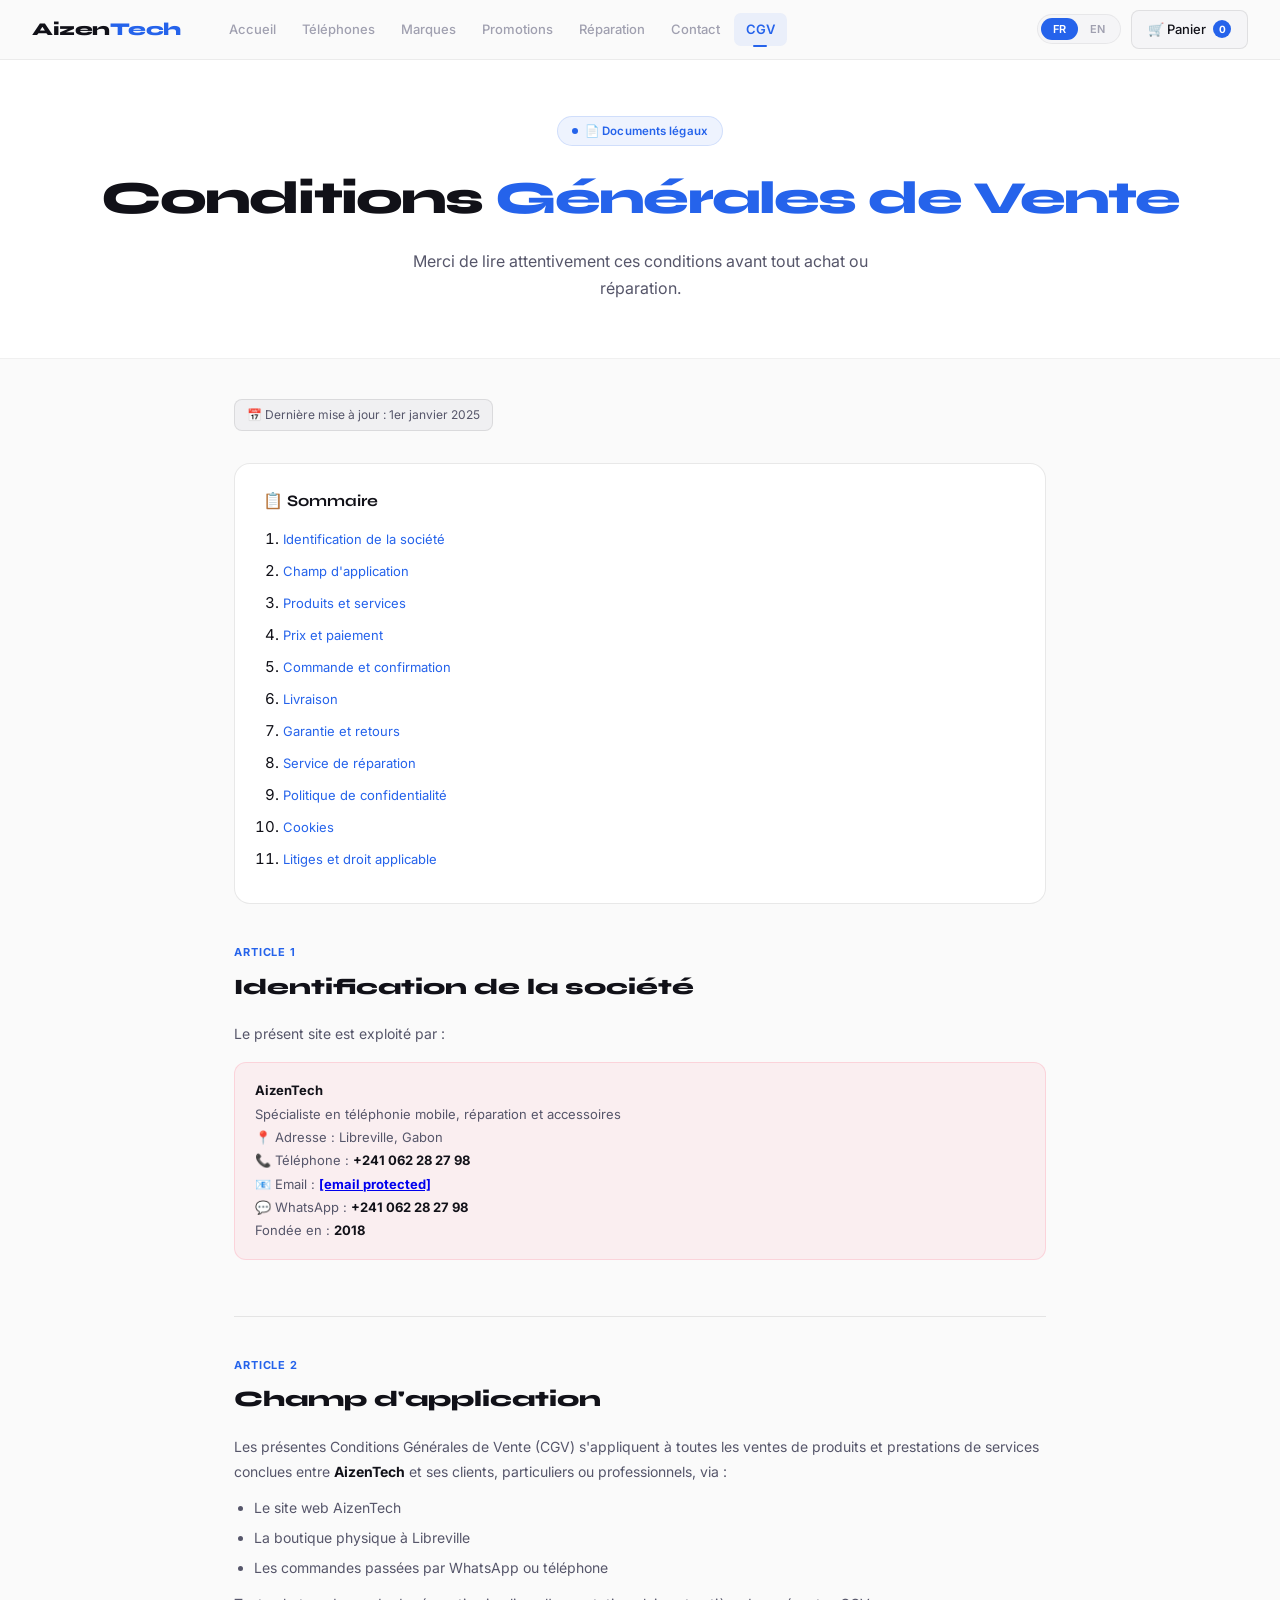
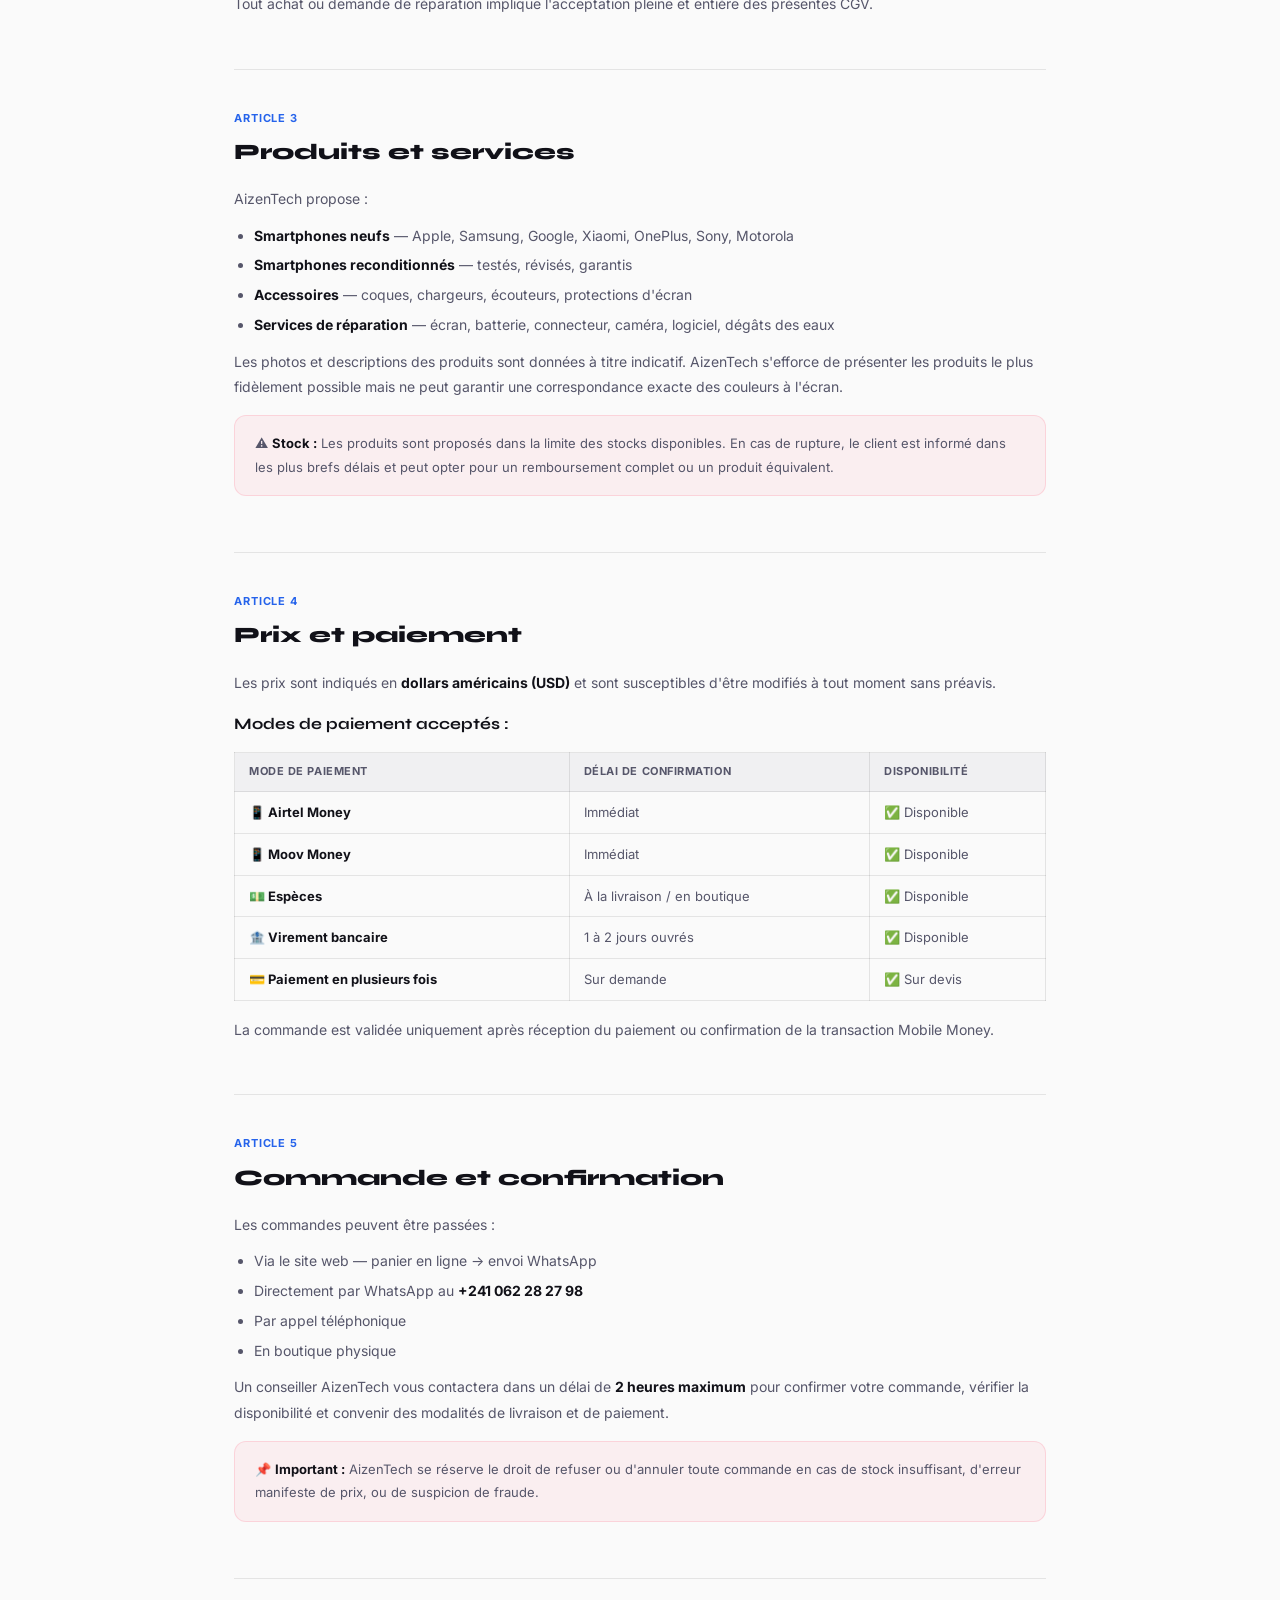
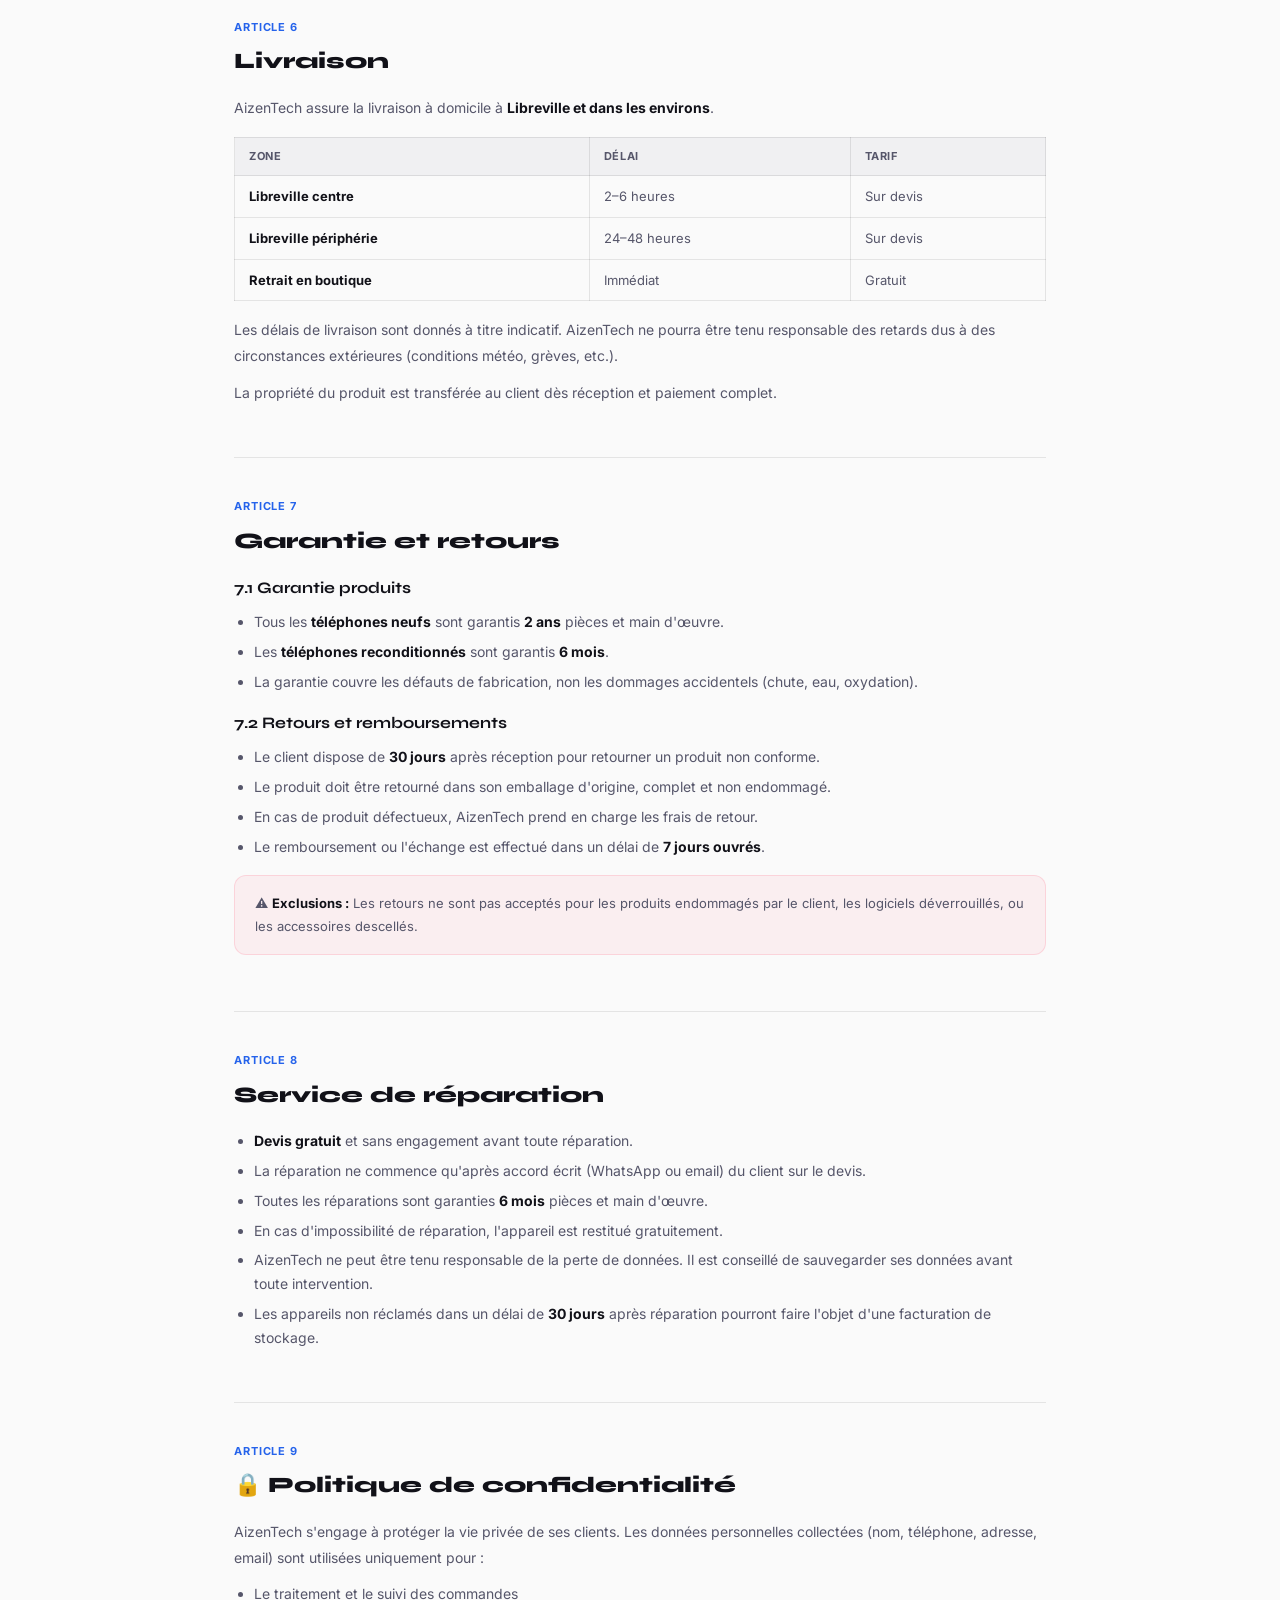
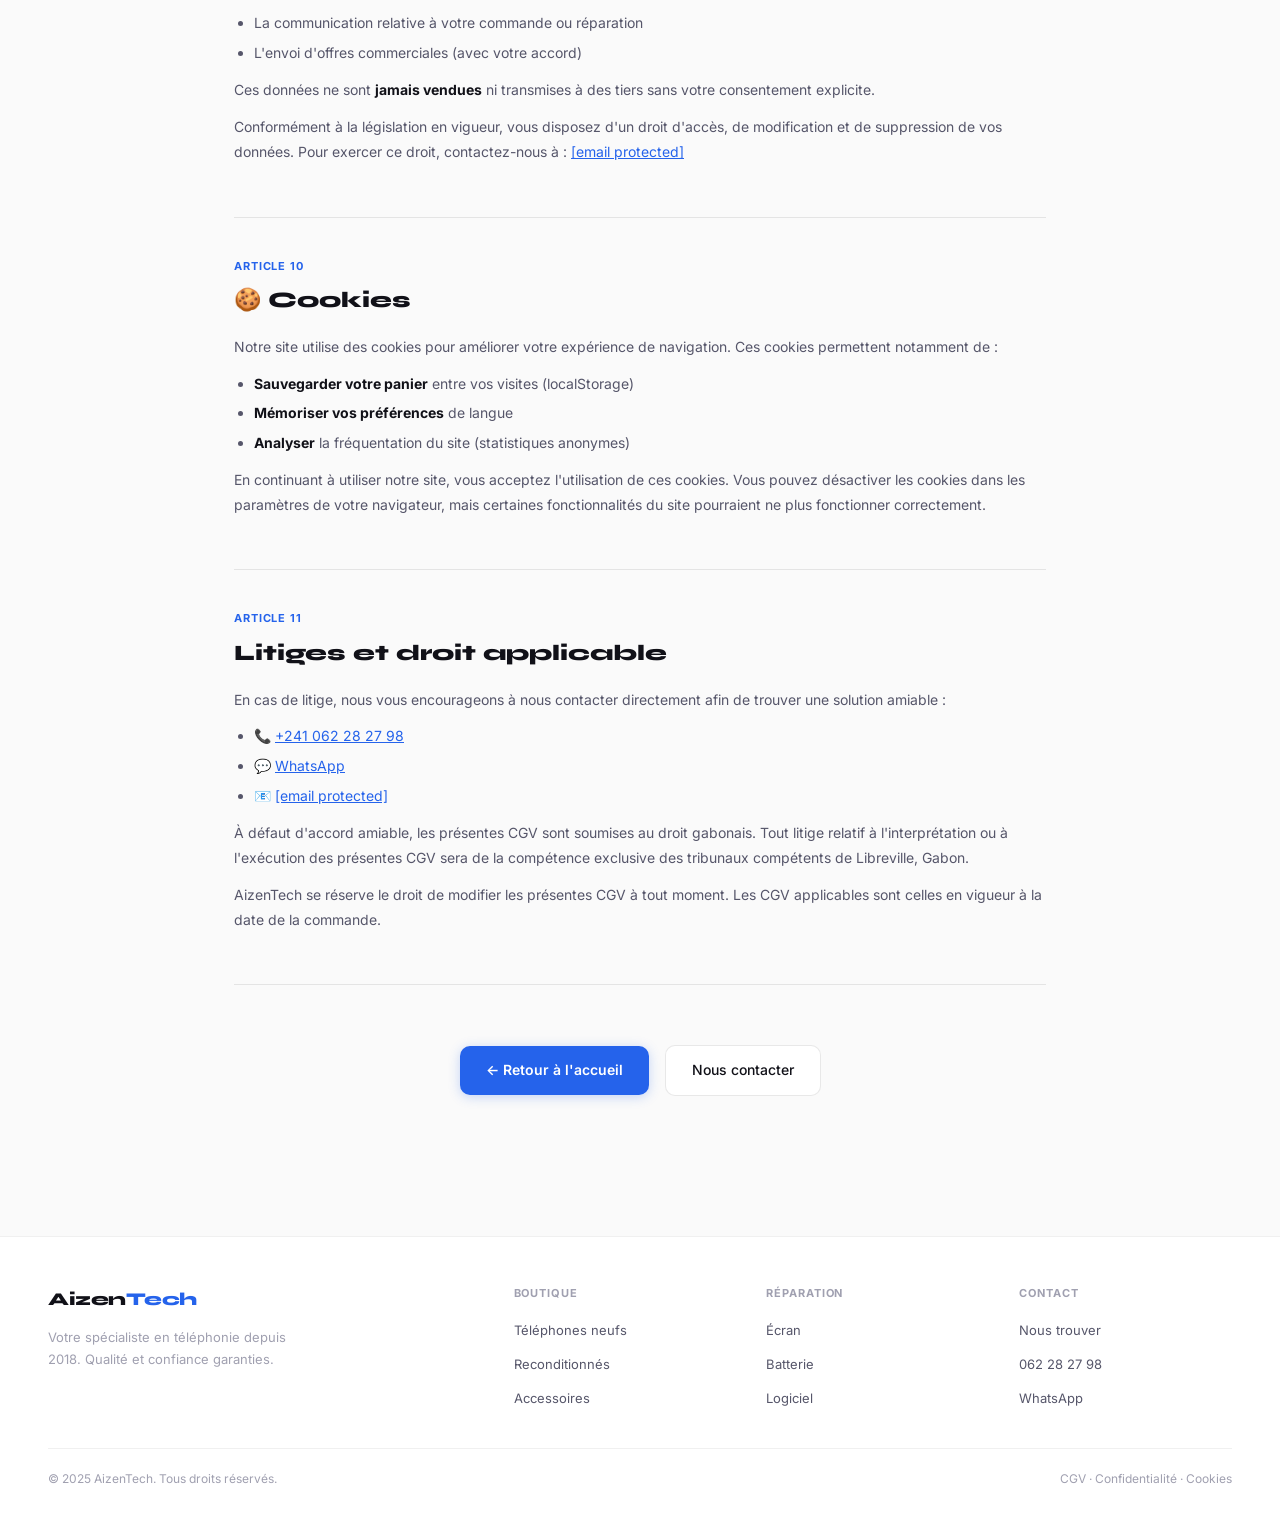
==== commit 2ed425a4: "Update cgv.html" ====
--- a/cgv.html
+++ b/cgv.html
@@ -165,7 +165,7 @@
       Spécialiste en téléphonie mobile, réparation et accessoires<br>
       📍 Adresse : Libreville, Gabon<br>
       📞 Téléphone : <strong>+241 062 28 27 98</strong><br>
-      📧 Email : <strong>diderokamegne1@gmail.com</strong><br>
+      📧 Email : <strong><a href="/cdn-cgi/l/email-protection" class="__cf_email__" data-cfemail="d5b1bcb1b0a7babeb4b8b0b2bbb0e495b2b8b4bcb9fbb6bab8">[email&#160;protected]</a></strong><br>
       💬 WhatsApp : <strong>+241 062 28 27 98</strong><br>
       Fondée en : <strong>2018</strong></p>
     </div>
@@ -309,7 +309,7 @@
       <li>L'envoi d'offres commerciales (avec votre accord)</li>
     </ul>
     <p>Ces données ne sont <strong>jamais vendues</strong> ni transmises à des tiers sans votre consentement explicite.</p>
-    <p>Conformément à la législation en vigueur, vous disposez d'un droit d'accès, de modification et de suppression de vos données. Pour exercer ce droit, contactez-nous à : <a href="mailto:diderokamegne1@gmail.com" style="color:var(--accent)">diderokamegne1@gmail.com</a></p>
+    <p>Conformément à la législation en vigueur, vous disposez d'un droit d'accès, de modification et de suppression de vos données. Pour exercer ce droit, contactez-nous à : <a href="/cdn-cgi/l/email-protection#6a0e030e0f1805010b070f0d040f5b2a0d070b030644090507" style="color:var(--accent)"><span class="__cf_email__" data-cfemail="f195989594839e9a909c94969f94c0b1969c90989ddf929e9c">[email&#160;protected]</span></a></p>
   </div>
 
   <!-- ARTICLE 10 - COOKIES -->
@@ -333,7 +333,7 @@
     <ul>
       <li>📞 <a href="tel:+241062282798" style="color:var(--accent)">+241 062 28 27 98</a></li>
       <li>💬 <a href="https://wa.me/241062282798" style="color:var(--accent)">WhatsApp</a></li>
-      <li>📧 <a href="mailto:diderokamegne1@gmail.com" style="color:var(--accent)">diderokamegne1@gmail.com</a></li>
+      <li>📧 <a href="/cdn-cgi/l/email-protection#c6a2afa2a3b4a9ada7aba3a1a8a3f786a1aba7afaae8a5a9ab" style="color:var(--accent)"><span class="__cf_email__" data-cfemail="13777a7776617c78727e76747d762253747e727a7f3d707c7e">[email&#160;protected]</span></a></li>
     </ul>
     <p>À défaut d'accord amiable, les présentes CGV sont soumises au droit gabonais. Tout litige relatif à l'interprétation ou à l'exécution des présentes CGV sera de la compétence exclusive des tribunaux compétents de Libreville, Gabon.</p>
     <p>AizenTech se réserve le droit de modifier les présentes CGV à tout moment. Les CGV applicables sont celles en vigueur à la date de la commande.</p>
@@ -383,20 +383,4 @@
       <a href="cgv.html">CGV</a> ·
       <a href="cgv.html#privacy">Confidentialité</a> ·
       <a href="cgv.html#cookies">Cookies</a>
-    </span>
-  </div>
-</footer>
-
-<a href="https://wa.me/241062282798" class="whatsapp-float" target="_blank">💬 WhatsApp</a>
-
-<script src="i18n.js"></script>
-<script src="products.js"></script>
-<script src="script.js"></script>
-<script>
-function toggleMobileNav() {
-  document.getElementById('navLinks').classList.toggle('open');
-  document.getElementById('navHamburger').classList.toggle('open');
-}
-</script>
-</body>
-</html>
+    </span
--- a/style.css
+++ b/style.css
@@ -1,538 +1,629 @@
-@import url('https://fonts.googleapis.com/css2?family=Syne:wght@400;500;600;700;800&family=DM+Sans:wght@300;400;500&display=swap');
-
-* { margin: 0; padding: 0; box-sizing: border-box; }
+@import url('https://fonts.googleapis.com/css2?family=Syne:wght@400;600;700;800&family=Inter:wght@300;400;500;600;700&display=swap');
+
+/* ============================================================
+   AIZENTECH — DESIGN SYSTEM 2026 (Minimal Professional Light)
+   ============================================================ */
+
+*, *::before, *::after { margin: 0; padding: 0; box-sizing: border-box; }
 
 :root {
-  --primary: #0A0A0F;
-  --accent: #FF3B5C;
-  --accent2: #00D4FF;
-  --surface: #111118;
-  --surface2: #1A1A24;
-  --surface3: #22222E;
-  --text: #F0F0F8;
-  --text2: #9090A8;
-  --border: rgba(255,255,255,0.08);
-  --gold: #FFB800;
-  --green: #00E676;
-}
-
-body { font-family: 'DM Sans', sans-serif; background: var(--primary); color: var(--text); min-height: 100vh; overflow-x: hidden; }
-
-/* NAV */
+  /* Backgrounds — blanc pur, gris très doux */
+  --bg:       #FAFAFA;
+  --bg2:      #F3F3F5;
+  --bg3:      #FFFFFF;
+  --surface:  #F5F5F7;
+  --surface2: #FFFFFF;
+  --surface3: #F0F0F2;
+
+  /* Borders — très discrets */
+  --border:   rgba(0,0,0,0.09);
+  --border2:  rgba(0,0,0,0.06);
+
+  /* Texte — contraste net sans être agressif */
+  --text:     #111118;
+  --text2:    #56566A;
+  --text3:    #A0A0B0;
+
+  /* Accent unique — bleu slate professionnel, pas criard */
+  --accent:      #2563EB;
+  --accent-pale: rgba(37,99,235,0.08);
+  --accent-mid:  rgba(37,99,235,0.15);
+
+  /* Accent secondaire discret pour badges/promos */
+  --accent2:  #0F766E;   /* teal foncé, sobre */
+
+  /* Status */
+  --green:    #16A34A;
+  --gold:     #B45309;
+  --red:      #DC2626;
+
+  /* Gradient — une seule nuance de bleu, subtil */
+  --grad-accent: linear-gradient(135deg, #1D4ED8 0%, #2563EB 100%);
+
+  --font:         'Inter', -apple-system, BlinkMacSystemFont, 'Helvetica Neue', sans-serif;
+  --font-display: 'Syne', -apple-system, BlinkMacSystemFont, sans-serif;
+  --max-w:  1240px;
+  --nav-h:  60px;
+  --r-sm:   8px;
+  --r-md:   12px;
+  --r-lg:   18px;
+  --r-xl:   20px;
+}
+
+html { scroll-behavior: smooth; }
+body {
+  font-family: var(--font);
+  background: var(--bg);
+  color: var(--text);
+  min-height: 100vh;
+  overflow-x: hidden;
+  -webkit-font-smoothing: antialiased;
+  font-size: 15px;
+  line-height: 1.6;
+}
+
+/* ============================================================ NAV */
 nav {
-  position: sticky; top: 0; z-index: 100;
-  background: rgba(10,10,15,0.92);
-  backdrop-filter: blur(12px);
-  border-bottom: 1px solid var(--border);
-  padding: 0 24px;
-  display: flex; align-items: center; justify-content: space-between;
-  height: 64px;
-}
-.logo { font-family: 'Syne', sans-serif; font-size: 22px; font-weight: 800; letter-spacing: -0.5px; text-decoration: none; color: var(--text); }
+  position: sticky; top: 0; z-index: 200;
+  height: var(--nav-h);
+  background: rgba(250,250,250,0.94);
+  backdrop-filter: blur(20px);
+  -webkit-backdrop-filter: blur(20px);
+  border-bottom: 1px solid var(--border2);
+  display: flex; align-items: center; padding: 0 32px;
+}
+.logo {
+  font-family: var(--font-display);
+  font-size: 18px; font-weight: 800; letter-spacing: -0.5px;
+  text-decoration: none; color: var(--text);
+  flex-shrink: 0; margin-right: 36px;
+}
 .logo span { color: var(--accent); }
-.nav-links { display: flex; gap: 28px; align-items: center; }
-.nav-links a { font-size: 14px; color: var(--text2); cursor: pointer; transition: color .2s; text-decoration: none; }
-.nav-links a:hover, .nav-links a.active { color: var(--text); }
-.nav-links a.active { color: var(--accent); }
-.nav-right { display: flex; align-items: center; gap: 16px; }
-.lang-toggle { display: flex; background: var(--surface2); border-radius: 20px; padding: 3px; }
-.lang-btn { padding: 4px 14px; border-radius: 16px; font-size: 12px; font-weight: 500; cursor: pointer; border: none; background: none; color: var(--text2); transition: all .2s; }
+
+.nav-links { display: flex; align-items: center; gap: 2px; flex: 1; }
+.nav-links a {
+  font-size: 13px; font-weight: 500; color: var(--text3);
+  text-decoration: none; padding: 6px 12px; border-radius: 7px;
+  transition: color .15s, background .15s; white-space: nowrap;
+  position: relative; letter-spacing: 0;
+}
+.nav-links a:hover { color: var(--text); background: var(--surface); }
+.nav-links a.active {
+  color: var(--accent) !important;
+  background: var(--accent-pale);
+  font-weight: 600;
+}
+.nav-links a.active::after {
+  content: ''; position: absolute; bottom: -1px; left: 50%;
+  transform: translateX(-50%); width: 14px; height: 2px;
+  background: var(--accent); border-radius: 2px;
+}
+
+.nav-right { display: flex; align-items: center; gap: 10px; margin-left: auto; flex-shrink: 0; }
+.lang-toggle {
+  display: flex; background: var(--surface); border-radius: 20px;
+  padding: 3px; border: 1px solid var(--border2);
+}
+.lang-btn {
+  padding: 4px 12px; border-radius: 14px; font-size: 11px; font-weight: 600;
+  cursor: pointer; border: none; background: none; color: var(--text3);
+  transition: all .2s; font-family: inherit;
+}
 .lang-btn.active { background: var(--accent); color: white; }
-.cart-btn { position: relative; cursor: pointer; background: var(--surface2); border: 1px solid var(--border); border-radius: 10px; padding: 8px 16px; font-size: 13px; display: flex; align-items: center; gap: 6px; transition: all .2s; color: var(--text); text-decoration: none; }
-.cart-btn:hover { border-color: var(--accent); }
-.cart-count { background: var(--accent); color: white; border-radius: 50%; width: 18px; height: 18px; font-size: 10px; font-weight: 700; display: flex; align-items: center; justify-content: center; }
-
-/* HERO */
+
+.cart-btn {
+  cursor: pointer; background: var(--surface); border: 1px solid var(--border);
+  border-radius: var(--r-sm); padding: 8px 16px; font-size: 13px;
+  display: flex; align-items: center; gap: 7px; transition: all .2s;
+  color: var(--text); text-decoration: none; font-family: inherit; font-weight: 500;
+}
+.cart-btn:hover { border-color: var(--accent); background: var(--accent-pale); color: var(--accent); }
+.cart-count {
+  background: var(--accent); color: white; border-radius: 50%;
+  width: 18px; height: 18px; font-size: 10px; font-weight: 700;
+  display: flex; align-items: center; justify-content: center;
+}
+
+/* ============================================================ FLASH BANNER */
+.flash-banner {
+  background: #EFF6FF;
+  border-bottom: 1px solid rgba(37,99,235,0.15);
+  padding: 14px 32px;
+}
+.flash-banner-inner { max-width: var(--max-w); margin: 0 auto; display: flex; align-items: center; justify-content: space-between; gap: 24px; flex-wrap: wrap; }
+.flash-left { display: flex; align-items: center; gap: 14px; flex-wrap: wrap; }
+.flash-badge {
+  background: var(--accent); color: white; border-radius: 6px;
+  padding: 4px 10px; font-size: 10px; font-weight: 700;
+  letter-spacing: .8px; white-space: nowrap; text-transform: uppercase;
+}
+@keyframes flashPulse { 0%,100%{ opacity:1 } 50%{ opacity:.7 } }
+.flash-text h2 { font-size: 15px; font-weight: 700; letter-spacing: -.2px; margin-bottom: 1px; font-family: var(--font-display); color: var(--text); }
+.flash-text h2 span { color: var(--accent); }
+.flash-text p { font-size: 12px; color: var(--text2); }
+.flash-right { display: flex; align-items: center; gap: 16px; flex-wrap: wrap; }
+.flash-countdown { display: flex; align-items: center; gap: 4px; }
+.flash-count-block { text-align: center; }
+.flash-count-num {
+  display: block; font-size: 22px; font-weight: 700; color: var(--accent);
+  background: white; border: 1px solid rgba(37,99,235,0.20); border-radius: 8px;
+  padding: 4px 10px; min-width: 44px; text-align: center;
+  letter-spacing: -1px; font-family: var(--font-display);
+}
+.flash-count-label { font-size: 9px; color: var(--text3); margin-top: 3px; text-transform: uppercase; letter-spacing: .08em; }
+.flash-sep { font-size: 18px; font-weight: 500; color: var(--text3); margin: 0 2px; padding-bottom: 12px; }
+.flash-cta { white-space: nowrap; }
+
+/* ============================================================ HERO */
 .hero {
-  padding: 80px 24px 60px;
-  display: grid; grid-template-columns: 1fr 1fr; gap: 40px; align-items: center;
-  max-width: 1200px; margin: 0 auto;
-}
-.hero-badge { display: inline-flex; align-items: center; gap: 6px; background: rgba(255,59,92,0.12); border: 1px solid rgba(255,59,92,0.3); border-radius: 20px; padding: 6px 14px; font-size: 12px; color: var(--accent); font-weight: 500; margin-bottom: 20px; }
-.hero-badge::before { content: ''; width: 6px; height: 6px; background: var(--accent); border-radius: 50%; animation: pulse 1.5s infinite; }
-@keyframes pulse { 0%,100%{opacity:1;transform:scale(1)} 50%{opacity:.5;transform:scale(1.4)} }
-.hero h1 { font-family: 'Syne', sans-serif; font-size: 52px; font-weight: 800; line-height: 1.1; margin-bottom: 16px; }
-.hero h1 em { font-style: normal; color: var(--accent); }
-.hero p { font-size: 16px; color: var(--text2); line-height: 1.7; margin-bottom: 32px; }
-.hero-actions { display: flex; gap: 12px; flex-wrap: wrap; }
-.btn-primary { background: var(--accent); color: white; border: none; border-radius: 10px; padding: 14px 28px; font-size: 14px; font-weight: 500; cursor: pointer; transition: all .2s; font-family: inherit; text-decoration: none; display: inline-block; }
-.btn-primary:hover { background: #ff1f45; transform: translateY(-1px); }
-.btn-secondary { background: none; color: var(--text); border: 1px solid var(--border); border-radius: 10px; padding: 14px 28px; font-size: 14px; font-weight: 500; cursor: pointer; transition: all .2s; font-family: inherit; text-decoration: none; display: inline-block; }
-.btn-secondary:hover { border-color: var(--text2); }
-
-/* HERO VISUAL */
+  padding: 80px 48px 72px;
+  display: grid; grid-template-columns: 1fr 1fr;
+  gap: 60px; align-items: center;
+  max-width: var(--max-w); margin: 0 auto;
+}
+.hero-badge {
+  display: inline-flex; align-items: center; gap: 7px;
+  background: var(--accent-pale); border: 1px solid var(--accent-mid);
+  border-radius: 30px; padding: 5px 14px; font-size: 11.5px;
+  color: var(--accent); font-weight: 600; margin-bottom: 24px; letter-spacing: .1px;
+}
+.hero-badge::before {
+  content: ''; width: 6px; height: 6px; background: var(--accent);
+  border-radius: 50%; animation: pulse 2s infinite;
+}
+@keyframes pulse { 0%,100%{opacity:1;transform:scale(1)} 50%{opacity:.4;transform:scale(1.5)} }
+
+.hero h1 {
+  font-size: 58px; font-weight: 800; line-height: 1.0;
+  letter-spacing: -2.5px; margin-bottom: 20px;
+  color: var(--text); font-family: var(--font-display);
+}
+.hero h1 em {
+  font-style: italic; font-family: 'Georgia', serif;
+  color: var(--accent); font-size: 62px; letter-spacing: -2.5px;
+}
+
+.hero-intro { font-size: 15px; color: var(--text2); line-height: 1.7; margin-bottom: 14px; }
+.hero-intro strong { color: var(--text); font-weight: 600; }
+.hero-services-list { list-style: none; margin-bottom: 32px; display: flex; flex-direction: column; gap: 2px; }
+.hero-services-list li a {
+  display: flex; align-items: center; gap: 10px; font-size: 13.5px;
+  color: var(--text2); text-decoration: none; padding: 8px 12px;
+  border-radius: 8px; border: 1px solid transparent; transition: all .18s ease;
+}
+.hero-services-list li a:hover { color: var(--text); background: white; border-color: var(--border); }
+.hero-actions { display: flex; gap: 10px; flex-wrap: wrap; }
+
+/* ============================================================ BUTTONS */
+.btn-primary {
+  background: var(--accent); color: white; border: none;
+  border-radius: 10px; padding: 13px 26px; font-size: 14px;
+  font-weight: 600; cursor: pointer; transition: all .2s ease;
+  font-family: inherit; text-decoration: none;
+  display: inline-flex; align-items: center; gap: 6px;
+  box-shadow: 0 2px 12px rgba(37,99,235,0.25);
+}
+.btn-primary:hover { background: #1D4ED8; transform: translateY(-1px); box-shadow: 0 6px 20px rgba(37,99,235,0.35); }
+.btn-secondary {
+  background: white; color: var(--text); border: 1px solid var(--border);
+  border-radius: 10px; padding: 13px 26px; font-size: 14px;
+  font-weight: 500; cursor: pointer; transition: all .2s;
+  font-family: inherit; text-decoration: none;
+  display: inline-flex; align-items: center; gap: 6px;
+}
+.btn-secondary:hover { border-color: var(--accent); color: var(--accent); background: var(--accent-pale); }
+
+/* ============================================================ HERO VISUAL */
 .hero-visual { display: flex; gap: 12px; justify-content: center; align-items: flex-end; }
-.hero-phone-img { border-radius: 22px; overflow: hidden; border: 1px solid var(--border); position: relative; transition: transform .3s; }
-.hero-phone-img:hover { transform: translateY(-8px); }
+.hero-phone-img {
+  border-radius: 20px; overflow: hidden; border: 1px solid var(--border);
+  position: relative; background: var(--surface);
+  transition: transform .4s cubic-bezier(.34,1.56,.64,1);
+  box-shadow: 0 8px 32px rgba(0,0,0,0.10);
+}
+.hero-phone-img:hover { transform: translateY(-10px) scale(1.02); box-shadow: 0 20px 48px rgba(0,0,0,0.14); }
 .hero-phone-img img { width: 130px; height: 260px; object-fit: cover; display: block; }
-.hero-phone-img.large img { width: 155px; height: 310px; }
-.phone-price-tag { position: absolute; bottom: 10px; left: 50%; transform: translateX(-50%); background: rgba(4, 211, 252, 0.992); border: 1px solid rgb(15, 210, 249); border-radius: 8px; padding: 4px 10px; font-size: 11px; color:#000000; font-weight: 500; font-family: 'Syne', sans-serif; white-space: nowrap; }
-
-/* STATS */
-.stats { background: var(--surface); border-top: 1px solid var(--border); border-bottom: 1px solid var(--border); }
-.stats-inner { max-width: 1200px; margin: 0 auto; padding: 24px; display: flex; justify-content: space-around; }
+.hero-phone-img.large img { width: 158px; height: 316px; }
+.phone-price-tag {
+  position: absolute; bottom: 12px; left: 50%; transform: translateX(-50%);
+  background: rgba(255,255,255,0.96); border: 1px solid var(--border);
+  border-radius: 8px; padding: 4px 12px; font-size: 12px;
+  color: var(--text); font-weight: 700; white-space: nowrap;
+  box-shadow: 0 2px 8px rgba(0,0,0,0.08);
+}
+.hero-phone-link { display: block; text-decoration: none; cursor: pointer; }
+.phone-hover-label {
+  position: absolute; top:0;left:0;right:0;bottom:0;
+  display: flex; align-items: center; justify-content: center;
+  background: rgba(37,99,235,0.82); color: white; font-weight: 700;
+  font-size: 14px; opacity: 0; transition: opacity .2s; border-radius: inherit;
+}
+.hero-phone-link:hover .phone-hover-label { opacity: 1; }
+
+/* ============================================================ STATS */
+.stats { background: white; border-top: 1px solid var(--border2); border-bottom: 1px solid var(--border2); }
+.stats-inner { max-width: var(--max-w); margin: 0 auto; padding: 28px 48px; display: flex; justify-content: space-around; gap: 16px; flex-wrap: wrap; }
 .stat { text-align: center; }
-.stat-num { font-family: 'Syne', sans-serif; font-size: 28px; font-weight: 800; color: var(--accent); }
-.stat-label { font-size: 12px; color: var(--text2); margin-top: 2px; }
-
-/* SECTION */
-.section { max-width: 1200px; margin: 0 auto; padding: 60px 24px; }
+.stat-num { font-size: 34px; font-weight: 800; color: var(--accent); letter-spacing: -1.5px; font-family: var(--font-display); }
+.stat-label { font-size: 12px; color: var(--text3); margin-top: 4px; font-weight: 500; }
+
+/* ============================================================ SECTION */
+.section { max-width: var(--max-w); margin: 0 auto; padding: 64px 48px; }
 .section-header { display: flex; align-items: baseline; justify-content: space-between; margin-bottom: 32px; }
-.section-title { font-family: 'Syne', sans-serif; font-size: 28px; font-weight: 700; }
-.section-link { font-size: 13px; color: var(--accent); cursor: pointer; text-decoration: none; }
-
-/* FILTER TABS */
-.filter-tabs { display: flex; gap: 8px; flex-wrap: wrap; margin-bottom: 28px; }
-.filter-tab { padding: 8px 18px; border-radius: 20px; font-size: 13px; border: 1px solid var(--border); background: none; color: var(--text2); cursor: pointer; transition: all .2s; font-family: inherit; }
-.filter-tab.active { border-color: var(--accent); color: var(--accent); background: rgba(255,59,92,0.08); }
-.filter-tab:hover { border-color: var(--text2); color: var(--text); }
-
-/* PRODUCT GRID */
-.product-grid { display: grid; grid-template-columns: repeat(auto-fill, minmax(240px, 1fr)); gap: 16px; }
-.product-card { background: var(--surface2); border: 1px solid var(--border); border-radius: 16px; overflow: hidden; cursor: pointer; transition: all .25s; position: relative; }
-.product-card:hover { border-color: rgba(255,59,92,0.4); transform: translateY(-4px); }
-.product-card:hover .card-overlay { opacity: 1; }
-.card-img { height: 220px; display: flex; align-items: center; justify-content: center; position: relative; background: var(--surface3); overflow: hidden; }
-.card-img img { width: 100%; height: 100%; object-fit: cover; padding: 16px; transition: transform .3s; }
+.section-title { font-size: 28px; font-weight: 800; letter-spacing: -.8px; font-family: var(--font-display); color: var(--text); }
+.section-link { font-size: 13px; color: var(--accent); cursor: pointer; text-decoration: none; font-weight: 500; transition: opacity .2s; }
+.section-link:hover { opacity: .7; }
+
+/* ============================================================ BRANDS */
+.brands-strip { background: white; border-top: 1px solid var(--border2); border-bottom: 1px solid var(--border2); padding: 16px 0; }
+.brands-inner { max-width: var(--max-w); margin: 0 auto; padding: 0 48px; display: flex; align-items: center; justify-content: space-around; flex-wrap: wrap; gap: 4px; }
+.brand-name {
+  font-size: 13px; font-weight: 700; color: var(--text3);
+  transition: color .2s, background .2s; cursor: pointer;
+  padding: 8px 16px; border-radius: 8px; letter-spacing: -.1px;
+}
+.brand-name:hover { color: var(--accent); background: var(--accent-pale); }
+
+/* ============================================================ FILTER TABS */
+.filter-tabs { display: flex; gap: 6px; flex-wrap: wrap; margin-bottom: 28px; }
+.filter-tab {
+  padding: 7px 18px; border-radius: 8px; font-size: 13px;
+  font-weight: 500; border: 1px solid var(--border);
+  background: white; color: var(--text2); cursor: pointer;
+  transition: all .18s; font-family: inherit;
+}
+.filter-tab:hover { border-color: var(--accent); color: var(--accent); background: var(--accent-pale); }
+.filter-tab.active { border-color: var(--accent); color: white; background: var(--accent); font-weight: 600; }
+
+/* ============================================================ PRODUCT GRID */
+.product-grid { display: grid; grid-template-columns: repeat(auto-fill, minmax(268px,1fr)); gap: 18px; }
+
+.product-card {
+  background: white; border: 1px solid var(--border);
+  border-radius: var(--r-xl); overflow: hidden; cursor: pointer;
+  transition: transform .28s ease, box-shadow .28s ease, border-color .2s;
+  display: flex; flex-direction: column;
+  box-shadow: 0 1px 4px rgba(0,0,0,0.05);
+}
+.product-card:hover {
+  transform: translateY(-6px);
+  border-color: rgba(37,99,235,0.20);
+  box-shadow: 0 16px 40px rgba(0,0,0,0.10);
+}
 .product-card:hover .card-img img { transform: scale(1.05); }
-.card-badge { position: absolute; top: 12px; left: 12px; background: var(--accent); color: white; border-radius: 6px; padding: 3px 8px; font-size: 10px; font-weight: 700; letter-spacing: .5px; z-index: 2; }
-.card-badge.new { background: var(--accent2); color: var(--primary); }
-.card-badge.sale { background: var(--gold); color: var(--primary); }
-.card-wish { position: absolute; top: 12px; right: 12px; width: 32px; height: 32px; background: rgba(10,10,15,0.7); border-radius: 50%; display: flex; align-items: center; justify-content: center; font-size: 14px; transition: all .2s; z-index: 2; cursor: pointer; border: none; }
-.card-wish:hover { background: rgba(255,59,92,0.2); }
-.card-overlay { position: absolute; inset: 0; background: rgba(255,59,92,0.05); display: flex; align-items: flex-end; justify-content: center; padding-bottom: 16px; opacity: 0; transition: opacity .2s; z-index: 3; }
-.quick-add { background: var(--accent); color: white; border: none; border-radius: 8px; padding: 10px 20px; font-size: 13px; font-weight: 500; cursor: pointer; font-family: inherit; transition: all .2s; }
-.quick-add:hover { background: #ff1f45; }
-.card-info { padding: 16px; }
-.card-brand { font-size: 11px; color: var(--text2); font-weight: 500; text-transform: uppercase; letter-spacing: .8px; }
-.card-name { font-family: 'Syne', sans-serif; font-size: 16px; font-weight: 600; margin: 4px 0 8px; line-height: 1.3; }
-.card-specs { display: flex; gap: 6px; flex-wrap: wrap; margin-bottom: 12px; }
-.spec-pill { background: var(--surface3); border-radius: 6px; padding: 3px 8px; font-size: 11px; color: var(--text2); }
-.card-footer { display: flex; align-items: center; justify-content: space-between; }
-.price { font-family: 'Syne', sans-serif; font-size: 20px; font-weight: 700; }
-.price-old { font-size: 13px; color: var(--text2); text-decoration: line-through; margin-left: 6px; }
+
+.card-img {
+  height: 240px; display: flex; align-items: center; justify-content: center;
+  position: relative; background: var(--surface);
+  overflow: hidden; border-bottom: 1px solid var(--border2);
+}
+.card-img img { width: 100%; height: 100%; object-fit: cover; padding: 12px; transition: transform .4s ease; }
+.card-badge {
+  position: absolute; top: 12px; left: 12px; border-radius: 6px;
+  padding: 3px 9px; font-size: 10px; font-weight: 700; letter-spacing: .4px; z-index: 2;
+}
+.card-badge.new { background: var(--accent2); color: white; }
+.card-badge.sale { background: var(--gold); color: white; }
+
+.card-wish {
+  position: absolute; top: 10px; right: 10px; width: 30px; height: 30px;
+  background: white; border-radius: 50%; display: flex; align-items: center;
+  justify-content: center; font-size: 13px; transition: all .2s; z-index: 2;
+  cursor: pointer; border: 1px solid var(--border);
+  box-shadow: 0 1px 4px rgba(0,0,0,0.08);
+}
+.card-wish:hover { border-color: var(--red); color: var(--red); }
+
+.card-overlay { display: none; }
+.quick-add { display: none; }
+.quick-buy { display: none; }
+
+/* Card color + memory selectors */
+.card-options { padding: 12px 14px 0; }
+.option-label { font-size: 10px; color: var(--text3); margin-bottom: 6px; text-transform: uppercase; letter-spacing: .7px; font-weight: 600; }
+.color-dots { display: flex; gap: 6px; }
+.color-dot {
+  width: 17px; height: 17px; border-radius: 50%; cursor: pointer;
+  border: 2px solid transparent; transition: all .18s;
+  outline: 2px solid transparent; outline-offset: 2px;
+}
+.color-dot.selected, .color-dot:hover { outline-color: var(--accent); transform: scale(1.12); }
+.memory-pills { display: flex; gap: 4px; flex-wrap: wrap; }
+.memory-pill {
+  padding: 3px 9px; border-radius: 5px; font-size: 10px; font-weight: 600;
+  border: 1px solid var(--border); background: var(--surface);
+  color: var(--text3); cursor: pointer; transition: all .18s; font-family: inherit;
+}
+.memory-pill.selected { border-color: var(--accent); color: var(--accent); background: var(--accent-pale); }
+
+/* Card info */
+.card-info { padding: 12px 14px 10px; flex: 1; display: flex; flex-direction: column; }
+.card-brand { font-size: 10px; color: var(--text3); font-weight: 600; text-transform: uppercase; letter-spacing: 1px; }
+.card-name { font-size: 14.5px; font-weight: 700; margin: 4px 0 8px; line-height: 1.25; letter-spacing: -.2px; font-family: var(--font-display); color: var(--text); }
+.card-specs { display: flex; gap: 4px; flex-wrap: wrap; margin-bottom: 9px; }
+.spec-pill { background: var(--surface); border: 1px solid var(--border2); border-radius: 5px; padding: 2px 7px; font-size: 10px; color: var(--text3); }
+.card-footer { display: flex; align-items: center; justify-content: space-between; margin-top: auto; margin-bottom: 10px; }
+.price { font-size: 20px; font-weight: 800; letter-spacing: -.6px; font-family: var(--font-display); color: var(--text); }
+.price-old { font-size: 12px; color: var(--text3); text-decoration: line-through; margin-left: 6px; }
 .stars { font-size: 11px; color: var(--gold); }
-.rating-count { font-size: 11px; color: var(--text2); margin-left: 4px; }
-
-/* COLOR & MEMORY SELECTORS */
-.card-options { padding: 0 16px 12px; }
-.option-label { font-size: 11px; color: var(--text2); margin-bottom: 6px; }
-.color-dots { display: flex; gap: 6px; }
-.color-dot { width: 18px; height: 18px; border-radius: 50%; cursor: pointer; border: 2px solid transparent; transition: all .2s; }
-.color-dot.selected, .color-dot:hover { border-color: white; transform: scale(1.2); }
-.memory-pills { display: flex; gap: 6px; flex-wrap: wrap; }
-.memory-pill { padding: 3px 10px; border-radius: 6px; font-size: 11px; border: 1px solid var(--border); background: none; color: var(--text2); cursor: pointer; transition: all .2s; font-family: inherit; }
-.memory-pill.selected { border-color: var(--accent); color: var(--accent); background: rgba(255,59,92,0.1); }
-
-/* PRODUCT MODAL */
-.modal-overlay { position: fixed; inset: 0; background: rgba(0,0,0,0.8); z-index: 1000; display: flex; align-items: center; justify-content: center; padding: 20px; opacity: 0; pointer-events: none; transition: opacity .3s; }
+.rating-count { font-size: 11px; color: var(--text3); margin-left: 2px; }
+
+/* Card actions */
+.card-actions { display: flex; gap: 8px; padding: 0 14px 14px; }
+.card-action-add {
+  flex: 1; background: var(--accent); color: white; border: none;
+  border-radius: 9px; padding: 11px 8px; font-size: 12.5px;
+  font-weight: 600; cursor: pointer; font-family: var(--font-display);
+  transition: all .18s; letter-spacing: -.1px;
+}
+.card-action-add:hover { background: #1D4ED8; transform: translateY(-1px); box-shadow: 0 4px 14px rgba(37,99,235,0.30); }
+.card-action-buy {
+  flex: 1; background: var(--surface); color: var(--text2);
+  border: 1px solid var(--border); border-radius: 9px; padding: 11px 8px;
+  font-size: 12.5px; font-weight: 600; cursor: pointer;
+  font-family: var(--font-display); transition: all .18s;
+}
+.card-action-buy:hover { border-color: var(--accent); color: var(--accent); background: var(--accent-pale); }
+
+/* ============================================================ MODAL */
+.modal-overlay {
+  position: fixed; inset: 0; background: rgba(0,0,0,0.35);
+  backdrop-filter: blur(8px); z-index: 1000;
+  display: flex; align-items: center; justify-content: center;
+  padding: 20px; opacity: 0; pointer-events: none; transition: opacity .25s;
+}
 .modal-overlay.open { opacity: 1; pointer-events: all; }
-.modal { background: var(--surface2); border: 1px solid var(--border); border-radius: 20px; width: 100%; max-width: 800px; max-height: 90vh; overflow-y: auto; display: grid; grid-template-columns: 1fr 1fr; }
-.modal-img { background: var(--surface3); border-radius: 20px 0 0 20px; display: flex; align-items: center; justify-content: center; padding: 32px; min-height: 400px; }
+.modal {
+  background: white; border: 1px solid var(--border); border-radius: 24px;
+  width: 100%; max-width: 820px; max-height: 90vh; overflow-y: auto;
+  display: grid; grid-template-columns: 1fr 1fr;
+  box-shadow: 0 24px 64px rgba(0,0,0,0.15);
+}
+.modal-img {
+  background: var(--surface); border-radius: 24px 0 0 24px;
+  display: flex; align-items: center; justify-content: center;
+  padding: 40px; min-height: 460px; border-right: 1px solid var(--border2);
+}
 .modal-img img { width: 200px; object-fit: contain; }
-.modal-body { padding: 32px; }
-.modal-close { float: right; background: none; border: none; color: var(--text2); font-size: 20px; cursor: pointer; margin-bottom: 16px; }
-.modal-brand { font-size: 12px; color: var(--text2); text-transform: uppercase; letter-spacing: 1px; }
-.modal-name { font-family: 'Syne', sans-serif; font-size: 26px; font-weight: 800; margin: 8px 0 16px; line-height: 1.2; }
-.modal-price { font-family: 'Syne', sans-serif; font-size: 32px; font-weight: 800; color: var(--accent); margin-bottom: 24px; }
-.modal-section-title { font-size: 12px; color: var(--text2); text-transform: uppercase; letter-spacing: .8px; margin-bottom: 10px; }
-.modal-colors { display: flex; gap: 10px; margin-bottom: 20px; }
-.modal-color-dot { width: 28px; height: 28px; border-radius: 50%; cursor: pointer; border: 3px solid transparent; transition: all .2s; }
-.modal-color-dot.selected { border-color: white; }
-.modal-memory { display: flex; gap: 8px; flex-wrap: wrap; margin-bottom: 24px; }
-.modal-mem-btn { padding: 6px 16px; border-radius: 8px; font-size: 13px; border: 1px solid var(--border); background: none; color: var(--text2); cursor: pointer; font-family: inherit; transition: all .2s; }
-.modal-mem-btn.selected { border-color: var(--accent); color: var(--accent); background: rgba(255,59,92,0.1); }
-.modal-add-btn { width: 100%; padding: 16px; background: var(--accent); color: white; border: none; border-radius: 12px; font-size: 15px; font-weight: 600; cursor: pointer; font-family: inherit; transition: all .2s; margin-top: 8px; }
-.modal-add-btn:hover { background: #ff1f45; }
-.modal-specs-list { display: grid; grid-template-columns: 1fr 1fr; gap: 8px; margin-bottom: 20px; }
-.modal-spec-item { background: var(--surface3); border-radius: 8px; padding: 8px 12px; }
-.modal-spec-key { font-size: 10px; color: var(--text2); text-transform: uppercase; letter-spacing: .5px; }
-.modal-spec-val { font-size: 13px; font-weight: 500; margin-top: 2px; }
-
-/* BANNER */
-.promo-banner { background: linear-gradient(135deg, var(--surface2) 0%, #1A0A15 100%); border: 1px solid rgba(255,59,92,0.2); border-radius: 20px; padding: 40px; display: flex; align-items: center; justify-content: space-between; gap: 20px; }
-.banner-text h2 { font-family: 'Syne', sans-serif; font-size: 32px; font-weight: 800; margin-bottom: 8px; }
+.modal-body { padding: 36px; }
+.modal-close {
+  float: right; background: var(--surface); border: 1px solid var(--border);
+  color: var(--text2); font-size: 13px; cursor: pointer; margin-bottom: 18px;
+  width: 30px; height: 30px; border-radius: 50%; display: flex;
+  align-items: center; justify-content: center; transition: all .2s;
+}
+.modal-close:hover { background: var(--red); color: white; border-color: var(--red); }
+.modal-brand { font-size: 10px; color: var(--text3); text-transform: uppercase; letter-spacing: 1.2px; font-weight: 700; }
+.modal-name { font-size: 26px; font-weight: 800; margin: 6px 0 12px; line-height: 1.15; letter-spacing: -.6px; font-family: var(--font-display); }
+.modal-price { font-size: 28px; font-weight: 800; color: var(--accent); margin-bottom: 18px; letter-spacing: -.8px; font-family: var(--font-display); }
+.modal-section-title { font-size: 10px; color: var(--text3); text-transform: uppercase; letter-spacing: 1px; font-weight: 700; margin-bottom: 10px; }
+.modal-colors { display: flex; gap: 10px; margin-bottom: 18px; }
+.modal-color-dot {
+  width: 28px; height: 28px; border-radius: 50%; cursor: pointer;
+  border: 2px solid transparent; transition: all .2s;
+  outline: 2px solid transparent; outline-offset: 3px;
+}
+.modal-color-dot.selected { outline-color: var(--accent); }
+.modal-memory { display: flex; gap: 7px; flex-wrap: wrap; margin-bottom: 20px; }
+.modal-mem-btn {
+  padding: 7px 16px; border-radius: 8px; font-size: 13px; font-weight: 500;
+  border: 1px solid var(--border); background: var(--surface);
+  color: var(--text2); cursor: pointer; font-family: inherit; transition: all .2s;
+}
+.modal-mem-btn.selected { border-color: var(--accent); color: var(--accent); background: var(--accent-pale); font-weight: 700; }
+.modal-specs-list { display: grid; grid-template-columns: 1fr 1fr; gap: 7px; margin-bottom: 20px; }
+.modal-spec-item { background: var(--surface); border: 1px solid var(--border2); border-radius: 9px; padding: 9px 12px; }
+.modal-spec-key { font-size: 10px; color: var(--text3); text-transform: uppercase; letter-spacing: .5px; font-weight: 700; }
+.modal-spec-val { font-size: 13px; font-weight: 600; margin-top: 2px; color: var(--text); }
+.modal-buttons { display: flex; gap: 10px; margin-top: 8px; }
+.modal-add-btn-split {
+  flex: 1; padding: 14px 10px; background: var(--accent); color: white;
+  border: none; border-radius: 10px; font-size: 13px; font-weight: 600;
+  cursor: pointer; font-family: inherit; transition: all .2s;
+}
+.modal-add-btn-split:hover { background: #1D4ED8; transform: translateY(-1px); }
+.modal-buy-btn {
+  flex: 1; padding: 14px 10px; background: var(--surface); color: var(--text);
+  border: 1px solid var(--border); border-radius: 10px; font-size: 13px;
+  font-weight: 600; cursor: pointer; font-family: inherit; transition: all .2s;
+}
+.modal-buy-btn:hover { border-color: var(--accent); color: var(--accent); background: var(--accent-pale); }
+.modal-price-note { font-size: 11px; color: var(--text3); margin-top: -14px; margin-bottom: 14px; }
+
+/* ============================================================ PROMO BANNER */
+.promo-banner {
+  background: #EFF6FF; border: 1px solid rgba(37,99,235,0.15);
+  border-radius: var(--r-xl); padding: 36px;
+  display: flex; align-items: center; justify-content: space-between; gap: 20px;
+}
+.banner-text h2 { font-size: 26px; font-weight: 800; margin-bottom: 6px; letter-spacing: -.6px; font-family: var(--font-display); }
 .banner-text h2 span { color: var(--accent); }
-.banner-text p { color: var(--text2); font-size: 15px; }
-.banner-countdown { display: flex; gap: 12px; }
-.count-block { background: var(--surface3); border-radius: 12px; padding: 12px 16px; text-align: center; min-width: 60px; }
-.count-num { font-family: 'Syne', sans-serif; font-size: 28px; font-weight: 800; color: var(--accent); display: block; }
-.count-label { font-size: 10px; color: var(--text2); text-transform: uppercase; letter-spacing: .5px; }
-
-/* BRANDS */
-.brands-strip { background: var(--surface); border-top: 1px solid var(--border); border-bottom: 1px solid var(--border); padding: 24px; }
-.brands-inner { max-width: 1200px; margin: 0 auto; display: flex; align-items: center; justify-content: space-around; flex-wrap: wrap; gap: 16px; }
-.brand-name { font-family: 'Syne', sans-serif; font-size: 18px; font-weight: 700; color: var(--text2); opacity: .5; transition: opacity .2s; cursor: pointer; letter-spacing: -0.5px; }
-.brand-name:hover { opacity: 1; }
-
-/* FEATURES */
-.features { background: var(--surface); border-top: 1px solid var(--border); border-bottom: 1px solid var(--border); padding: 40px 24px; }
-.features-inner { max-width: 1200px; margin: 0 auto; display: grid; grid-template-columns: repeat(auto-fit, minmax(200px, 1fr)); gap: 24px; }
+.banner-text p { color: var(--text2); font-size: 14px; }
+.banner-countdown { display: flex; gap: 10px; }
+.count-block { background: white; border: 1px solid var(--border); border-radius: 10px; padding: 10px 14px; text-align: center; min-width: 56px; }
+.count-num { font-size: 24px; font-weight: 800; color: var(--accent); display: block; letter-spacing: -1px; font-family: var(--font-display); }
+.count-label { font-size: 10px; color: var(--text3); text-transform: uppercase; letter-spacing: .5px; }
+
+/* ============================================================ FEATURES */
+.features { background: white; border-top: 1px solid var(--border2); border-bottom: 1px solid var(--border2); padding: 44px; }
+.features-inner { max-width: var(--max-w); margin: 0 auto; display: grid; grid-template-columns: repeat(auto-fit,minmax(200px,1fr)); gap: 28px; }
 .feature-item { display: flex; align-items: flex-start; gap: 14px; }
-.feature-icon { width: 44px; height: 44px; background: rgba(255,59,92,0.1); border-radius: 12px; display: flex; align-items: center; justify-content: center; font-size: 20px; flex-shrink: 0; }
-.feature-title { font-weight: 500; font-size: 14px; margin-bottom: 4px; }
-.feature-desc { font-size: 12px; color: var(--text2); line-height: 1.5; }
-
-/* CART TOAST */
-.toast { position: fixed; bottom: 24px; right: 24px; background: var(--surface2); border: 1px solid var(--green); border-radius: 12px; padding: 14px 20px; display: flex; align-items: center; gap: 10px; font-size: 14px; z-index: 9999; transform: translateY(80px); opacity: 0; transition: all .3s; box-shadow: 0 8px 24px rgba(0,0,0,.4); }
+.feature-icon {
+  width: 42px; height: 42px; background: var(--accent-pale);
+  border: 1px solid var(--accent-mid); border-radius: 11px;
+  display: flex; align-items: center; justify-content: center;
+  font-size: 18px; flex-shrink: 0;
+}
+.feature-title { font-weight: 700; font-size: 14px; margin-bottom: 4px; font-family: var(--font-display); letter-spacing: -.1px; color: var(--text); }
+.feature-desc { font-size: 12px; color: var(--text3); line-height: 1.6; }
+
+/* ============================================================ TOAST */
+.toast {
+  position: fixed; bottom: 24px; right: 24px; background: white;
+  border: 1px solid var(--green); border-radius: 12px; padding: 12px 20px;
+  display: flex; align-items: center; gap: 10px; font-size: 13px;
+  font-weight: 500; z-index: 9999; transform: translateY(70px); opacity: 0;
+  transition: all .3s cubic-bezier(.34,1.56,.64,1);
+  box-shadow: 0 6px 24px rgba(0,0,0,0.10); color: var(--text);
+}
 .toast.show { transform: translateY(0); opacity: 1; }
-.toast-dot { width: 8px; height: 8px; background: var(--green); border-radius: 50%; }
-
-/* FOOTER */
-footer { background: var(--surface); border-top: 1px solid var(--border); padding: 40px 24px; margin-top: 60px; }
-.footer-inner { max-width: 1200px; margin: 0 auto; display: grid; grid-template-columns: 2fr 1fr 1fr 1fr; gap: 40px; }
-.footer-brand .logo { font-size: 20px; margin-bottom: 12px; display: block; }
-.footer-brand p { font-size: 13px; color: var(--text2); line-height: 1.6; }
-.footer-col h4 { font-family: 'Syne', sans-serif; font-size: 13px; font-weight: 600; text-transform: uppercase; letter-spacing: .8px; color: var(--text2); margin-bottom: 16px; }
+.toast-dot { width: 7px; height: 7px; background: var(--green); border-radius: 50%; flex-shrink: 0; }
+
+/* ============================================================ FOOTER */
+footer { background: white; border-top: 1px solid var(--border2); padding: 48px 48px 24px; margin-top: 60px; }
+.footer-inner { max-width: var(--max-w); margin: 0 auto; display: grid; grid-template-columns: 2fr 1fr 1fr 1fr; gap: 40px; }
+.footer-brand .logo { font-size: 18px; margin-bottom: 12px; display: block; }
+.footer-brand p { font-size: 13px; color: var(--text3); line-height: 1.7; max-width: 240px; }
+.footer-col h4 { font-size: 11px; font-weight: 700; text-transform: uppercase; letter-spacing: .9px; color: var(--text3); margin-bottom: 16px; }
 .footer-col ul { list-style: none; }
 .footer-col ul li { margin-bottom: 10px; }
-.footer-col ul li a { font-size: 13px; color: var(--text2); cursor: pointer; transition: color .2s; text-decoration: none; }
-.footer-col ul li a:hover { color: var(--text); }
-.footer-bottom { max-width: 1200px; margin: 24px auto 0; padding-top: 24px; border-top: 1px solid var(--border); display: flex; justify-content: space-between; align-items: center; font-size: 12px; color: var(--text2); }
-
-/* PAGE HEADER */
-.page-header { background: var(--surface); border-bottom: 1px solid var(--border); padding: 48px 24px; text-align: center; }
-.page-header h1 { font-family: 'Syne', sans-serif; font-size: 42px; font-weight: 800; margin-bottom: 12px; }
+.footer-col ul li a { font-size: 13px; color: var(--text2); cursor: pointer; transition: color .18s; text-decoration: none; }
+.footer-col ul li a:hover { color: var(--accent); }
+.footer-bottom { max-width: var(--max-w); margin: 28px auto 0; padding-top: 20px; border-top: 1px solid var(--border2); display: flex; justify-content: space-between; align-items: center; font-size: 12px; color: var(--text3); }
+.footer-legal-links a { color: var(--text3); text-decoration: none; transition: color .18s; }
+.footer-legal-links a:hover { color: var(--accent); }
+.footer-notoriete { margin-top: 18px; padding-top: 14px; border-top: 1px solid var(--border2); }
+.notoriete-title { font-size: 10px; font-weight: 700; text-transform: uppercase; letter-spacing: .7px; color: var(--text3); margin-bottom: 7px; }
+.notoriete-stars { font-size: 13px; color: var(--gold); margin-bottom: 9px; }
+.notoriete-stars strong { color: var(--text); }
+.notoriete-stars span { font-size: 11px; color: var(--text3); }
+.notoriete-badges { display: flex; flex-wrap: wrap; gap: 6px; margin-bottom: 9px; }
+.notoriete-badge { background: var(--surface); border: 1px solid var(--border2); border-radius: 6px; padding: 3px 9px; font-size: 11px; color: var(--text3); white-space: nowrap; }
+.notoriete-presse { font-size: 11px; color: var(--text3); }
+
+/* ============================================================ PAGE HEADER */
+.page-header { background: white; border-bottom: 1px solid var(--border2); padding: 56px 48px; text-align: center; }
+.page-header h1 { font-size: 46px; font-weight: 800; margin-bottom: 12px; letter-spacing: -1.8px; font-family: var(--font-display); color: var(--text); }
 .page-header h1 span { color: var(--accent); }
-.page-header p { color: var(--text2); font-size: 16px; max-width: 500px; margin: 0 auto; }
-
-/* REPAIR PAGE */
-.repair-grid { display: grid; grid-template-columns: repeat(auto-fill, minmax(280px, 1fr)); gap: 20px; }
-.repair-card { background: var(--surface2); border: 1px solid var(--border); border-radius: 16px; padding: 24px; transition: all .25s; }
-.repair-card:hover { border-color: rgba(255,59,92,0.4); transform: translateY(-4px); }
-.repair-icon { font-size: 40px; margin-bottom: 16px; }
-.repair-title { font-family: 'Syne', sans-serif; font-size: 18px; font-weight: 700; margin-bottom: 8px; }
-.repair-desc { font-size: 13px; color: var(--text2); line-height: 1.6; margin-bottom: 16px; }
-.repair-price { font-family: 'Syne', sans-serif; font-size: 22px; font-weight: 800; color: var(--accent); margin-bottom: 16px; }
+.page-header p { color: var(--text2); font-size: 16px; max-width: 500px; margin: 0 auto; line-height: 1.7; }
+
+/* ============================================================ REPAIR PAGE */
+.repair-grid { display: grid; grid-template-columns: repeat(auto-fill,minmax(280px,1fr)); gap: 18px; }
+.repair-card { background: white; border: 1px solid var(--border); border-radius: var(--r-xl); padding: 28px; transition: all .25s ease; box-shadow: 0 1px 4px rgba(0,0,0,0.05); }
+.repair-card:hover { border-color: rgba(37,99,235,0.22); transform: translateY(-4px); box-shadow: 0 14px 36px rgba(0,0,0,0.09); }
+.repair-icon { font-size: 36px; margin-bottom: 14px; }
+.repair-title { font-size: 17px; font-weight: 700; margin-bottom: 7px; letter-spacing: -.3px; font-family: var(--font-display); color: var(--text); }
+.repair-desc { font-size: 13px; color: var(--text2); line-height: 1.65; margin-bottom: 14px; }
+.repair-price { font-size: 20px; font-weight: 800; color: var(--accent); margin-bottom: 14px; font-family: var(--font-display); }
 .repair-items { list-style: none; margin-bottom: 16px; }
-.repair-items li { font-size: 13px; color: var(--text2); padding: 6px 0; border-bottom: 1px solid var(--border); display: flex; justify-content: space-between; }
+.repair-items li { font-size: 13px; color: var(--text2); padding: 6px 0; border-bottom: 1px solid var(--border2); display: flex; justify-content: space-between; }
 .repair-items li:last-child { border-bottom: none; }
-.repair-items li span { color: var(--text); font-weight: 500; }
-.repair-book-btn { width: 100%; padding: 12px; background: none; border: 1px solid var(--accent); color: var(--accent); border-radius: 10px; font-size: 13px; font-weight: 500; cursor: pointer; font-family: inherit; transition: all .2s; }
-.repair-book-btn:hover { background: var(--accent); color: white; }
-.repair-brands { display: flex; gap: 8px; flex-wrap: wrap; margin-bottom: 16px; }
-.repair-brand-tag { background: var(--surface3); border-radius: 6px; padding: 3px 10px; font-size: 11px; color: var(--text2); }
-
-/* CONTACT PAGE */
+.repair-items li span { color: var(--text); font-weight: 600; }
+.repair-brands { display: flex; gap: 6px; flex-wrap: wrap; margin-bottom: 14px; }
+.repair-brand-tag { background: var(--surface); border: 1px solid var(--border2); border-radius: 5px; padding: 2px 9px; font-size: 11px; color: var(--text3); }
+.repair-book-btn {
+  width: 100%; padding: 12px; background: none; border: 1px solid var(--accent);
+  color: var(--accent); border-radius: 10px; font-size: 13px; font-weight: 600;
+  cursor: pointer; font-family: inherit; transition: all .2s;
+}
+.repair-book-btn:hover { background: var(--accent); color: white; transform: translateY(-1px); box-shadow: 0 4px 14px rgba(37,99,235,0.25); }
+
+/* ============================================================ CONTACT */
 .contact-grid { display: grid; grid-template-columns: 1fr 1.5fr; gap: 40px; align-items: start; }
-.contact-info-card { background: var(--surface2); border: 1px solid var(--border); border-radius: 16px; padding: 28px; }
-.contact-method { display: flex; align-items: center; gap: 14px; padding: 16px 0; border-bottom: 1px solid var(--border); }
+.contact-info-card { background: white; border: 1px solid var(--border); border-radius: var(--r-xl); padding: 28px; box-shadow: 0 1px 4px rgba(0,0,0,0.05); }
+.contact-method { display: flex; align-items: center; gap: 14px; padding: 14px 0; border-bottom: 1px solid var(--border2); }
 .contact-method:last-child { border-bottom: none; }
-.contact-method-icon { width: 44px; height: 44px; background: rgba(255,59,92,0.1); border-radius: 12px; display: flex; align-items: center; justify-content: center; font-size: 20px; flex-shrink: 0; }
-.contact-method-label { font-size: 11px; color: var(--text2); text-transform: uppercase; letter-spacing: .8px; }
-.contact-method-value { font-size: 15px; font-weight: 500; margin-top: 2px; }
-.contact-method-value a { color: var(--text); text-decoration: none; transition: color .2s; }
+.contact-method-icon { width: 40px; height: 40px; background: var(--accent-pale); border: 1px solid var(--accent-mid); border-radius: 11px; display: flex; align-items: center; justify-content: center; font-size: 17px; flex-shrink: 0; }
+.contact-method-label { font-size: 10px; color: var(--text3); text-transform: uppercase; letter-spacing: .9px; font-weight: 700; }
+.contact-method-value { font-size: 14px; font-weight: 500; margin-top: 2px; }
+.contact-method-value a { color: var(--text); text-decoration: none; transition: color .18s; }
 .contact-method-value a:hover { color: var(--accent); }
-.contact-form { background: var(--surface2); border: 1px solid var(--border); border-radius: 16px; padding: 32px; }
-.form-title { font-family: 'Syne', sans-serif; font-size: 22px; font-weight: 700; margin-bottom: 24px; }
-.form-group { margin-bottom: 18px; }
-.form-label { font-size: 13px; color: var(--text2); margin-bottom: 8px; display: block; }
-.form-input { width: 100%; background: var(--surface3); border: 1px solid var(--border); border-radius: 10px; padding: 12px 16px; font-size: 14px; color: var(--text); font-family: inherit; outline: none; transition: border-color .2s; }
-.form-input:focus { border-color: var(--accent); }
-.form-input::placeholder { color: var(--text2); }
-textarea.form-input { resize: vertical; min-height: 120px; }
-.form-row { display: grid; grid-template-columns: 1fr 1fr; gap: 16px; }
-.form-submit { width: 100%; padding: 14px; background: var(--accent); color: white; border: none; border-radius: 10px; font-size: 14px; font-weight: 600; cursor: pointer; font-family: inherit; transition: all .2s; margin-top: 8px; }
-.form-submit:hover { background: #ff1f45; transform: translateY(-1px); }
-
-/* MAP PLACEHOLDER */
-.map-placeholder { background: var(--surface2); border: 1px solid var(--border); border-radius: 16px; padding: 32px; text-align: center; margin-top: 24px; }
-.map-placeholder h3 { font-family: 'Syne', sans-serif; font-size: 16px; margin-bottom: 8px; }
+.contact-form { background: white; border: 1px solid var(--border); border-radius: var(--r-xl); padding: 32px; box-shadow: 0 1px 4px rgba(0,0,0,0.05); }
+.form-title { font-size: 20px; font-weight: 700; margin-bottom: 24px; letter-spacing: -.3px; font-family: var(--font-display); color: var(--text); }
+.form-group { margin-bottom: 16px; }
+.form-label { font-size: 12px; color: var(--text2); margin-bottom: 7px; display: block; font-weight: 600; }
+.form-input { width: 100%; background: var(--surface); border: 1px solid var(--border); border-radius: var(--r-md); padding: 11px 14px; font-size: 14px; color: var(--text); font-family: inherit; outline: none; transition: border-color .2s, box-shadow .2s; }
+.form-input:focus { border-color: var(--accent); box-shadow: 0 0 0 3px rgba(37,99,235,0.10); background: white; }
+.form-input::placeholder { color: var(--text3); }
+textarea.form-input { resize: vertical; min-height: 110px; }
+.form-row { display: grid; grid-template-columns: 1fr 1fr; gap: 14px; }
+.form-submit { width: 100%; padding: 13px; background: var(--accent); color: white; border: none; border-radius: 10px; font-size: 14px; font-weight: 600; cursor: pointer; font-family: inherit; transition: all .2s; margin-top: 6px; box-shadow: 0 2px 10px rgba(37,99,235,0.22); }
+.form-submit:hover { background: #1D4ED8; transform: translateY(-1px); }
+.map-placeholder { background: white; border: 1px solid var(--border); border-radius: var(--r-xl); padding: 32px; text-align: center; }
+.map-placeholder h3 { font-size: 16px; font-weight: 700; margin-bottom: 7px; font-family: var(--font-display); }
 .map-placeholder p { font-size: 13px; color: var(--text2); }
-.map-emoji { font-size: 48px; margin-bottom: 16px; }
-
-/* HOURS TABLE */
-.hours-table { width: 100%; margin-top: 16px; }
-.hours-table tr td { padding: 8px 0; font-size: 13px; border-bottom: 1px solid var(--border); }
+.map-emoji { font-size: 44px; margin-bottom: 14px; }
+.hours-table { width: 100%; margin-top: 10px; }
+.hours-table tr td { padding: 8px 0; font-size: 13px; border-bottom: 1px solid var(--border2); }
 .hours-table tr:last-child td { border-bottom: none; }
-.hours-table td:last-child { text-align: right; color: var(--green); font-weight: 500; }
-.hours-table .closed td:last-child { color: var(--accent); }
-
-/* WHATSAPP FLOAT */
-.whatsapp-float { position: fixed; bottom: 24px; left: 24px; background: #25D366; color: white; border-radius: 50px; padding: 12px 20px; display: flex; align-items: center; gap: 8px; font-size: 14px; font-weight: 500; text-decoration: none; box-shadow: 0 4px 16px rgba(37,211,102,0.3); z-index: 998; transition: all .2s; }
-.whatsapp-float:hover { transform: translateY(-2px); box-shadow: 0 6px 20px rgba(37,211,102,0.4); }
-
+.hours-table td:last-child { text-align: right; color: var(--green); font-weight: 600; }
+
+/* ============================================================ WHATSAPP */
+.whatsapp-float { position: fixed; bottom: 24px; left: 24px; background: #25D366; color: white; border-radius: 50px; padding: 11px 20px; display: flex; align-items: center; gap: 7px; font-size: 13px; font-weight: 600; text-decoration: none; box-shadow: 0 4px 16px rgba(37,211,102,0.30); z-index: 998; transition: all .22s; }
+.whatsapp-float:hover { transform: translateY(-2px); box-shadow: 0 8px 24px rgba(37,211,102,0.40); }
+
+/* ============================================================ HAMBURGER */
+.nav-hamburger { display: none; flex-direction: column; gap: 5px; background: none; border: none; cursor: pointer; padding: 6px; z-index: 200; }
+.nav-hamburger span { display: block; width: 20px; height: 2px; background: var(--text); border-radius: 2px; transition: all .3s; }
+.nav-hamburger.open span:nth-child(1) { transform: rotate(45deg) translate(5px,5px); }
+.nav-hamburger.open span:nth-child(2) { opacity: 0; }
+.nav-hamburger.open span:nth-child(3) { transform: rotate(-45deg) translate(5px,-5px); }
+
+.cart-item-wrapper { border-bottom: 1px solid var(--border2); }
+.cart-item-wrapper:last-child { border-bottom: none; }
+.hero-intro { font-size: 14px; color: var(--text2); line-height: 1.7; margin-bottom: 14px; }
+
+/* ============================================================ RESPONSIVE */
+@media (max-width: 1024px) {
+  .footer-inner { grid-template-columns: 1fr 1fr; gap: 24px; }
+  .footer-brand { grid-column: 1 / -1; }
+  .section { padding: 52px 32px; }
+  .hero { padding: 60px 32px 52px; gap: 36px; }
+  .features { padding: 36px 32px; }
+}
 @media (max-width: 768px) {
-  .hero { grid-template-columns: 1fr; }
-  .hero h1 { font-size: 36px; }
-  .hero-visual { display: none; }
-  .footer-inner { grid-template-columns: 1fr 1fr; }
-  .promo-banner { flex-direction: column; text-align: center; }
-  nav { padding: 0 16px; }
-  .nav-links { display: none; }
+  .nav-hamburger { display: flex; }
+  .nav-links { display: none; position: fixed; top: var(--nav-h); left: 0; right: 0; background: rgba(250,250,250,0.98); backdrop-filter: blur(20px); flex-direction: column; gap: 0; padding: 8px 0; border-bottom: 1px solid var(--border2); z-index: 150; box-shadow: 0 8px 24px rgba(0,0,0,0.08); }
+  .nav-links.open { display: flex; }
+  .nav-links a { padding: 13px 24px; font-size: 14px; border-bottom: 1px solid var(--border2); border-radius: 0; }
+  .nav-links a.active { color: var(--accent) !important; background: var(--accent-pale); }
+  .nav-links a.active::after { display: none; }
+  .nav-links a:last-child { border-bottom: none; }
+  .flash-banner-inner { flex-direction: column; align-items: flex-start; gap: 12px; }
+  .flash-right { width: 100%; justify-content: space-between; }
+  .flash-text h2 { font-size: 14px; }
+  .flash-count-num { font-size: 18px; min-width: 38px; padding: 4px 8px; }
+  .hero { grid-template-columns: 1fr; padding: 40px 20px 36px; gap: 28px; }
+  .hero h1 { font-size: 36px; letter-spacing: -1.4px; }
+  .hero h1 em { font-size: 40px; }
+  .hero-visual { display: flex; justify-content: center; }
+  .hero-phone-img img { width: 88px; height: 176px; }
+  .hero-phone-img.large img { width: 108px; height: 216px; }
+  .section { padding: 40px 20px; }
+  .section-title { font-size: 24px; }
+  .stats-inner { flex-wrap: wrap; gap: 14px; padding: 20px; }
+  .stat { min-width: calc(50% - 7px); }
+  .brands-inner { gap: 4px; flex-wrap: wrap; justify-content: center; padding: 0 16px; }
+  .product-grid { grid-template-columns: repeat(auto-fill,minmax(160px,1fr)); gap: 12px; }
+  .card-img { height: 170px; }
+  .card-name { font-size: 13.5px; }
   .modal { grid-template-columns: 1fr; }
-  .modal-img { border-radius: 20px 20px 0 0; min-height: 200px; }
+  .modal-img { border-radius: 24px 24px 0 0; min-height: 200px; }
+  .footer-inner { grid-template-columns: 1fr 1fr; gap: 20px; }
+  .footer-brand { grid-column: 1 / -1; }
+  .footer-bottom { flex-direction: column; gap: 8px; text-align: center; }
+  footer { padding: 36px 20px 20px; }
   .contact-grid { grid-template-columns: 1fr; }
   .form-row { grid-template-columns: 1fr; }
-}
-
-/* ===== FLASH BANNER ===== */
-.flash-banner {
-  background: linear-gradient(135deg, #1a0a0e 0%, #2a0f18 50%, #1a0a0e 100%);
-  border-bottom: 1px solid rgba(255,59,92,0.3);
-  padding: 20px 24px;
-}
-.flash-banner-inner {
-  max-width: 1200px;
-  margin: 0 auto;
-  display: flex;
-  align-items: center;
-  justify-content: space-between;
-  gap: 24px;
-  flex-wrap: wrap;
-}
-.flash-left { display: flex; align-items: center; gap: 16px; flex-wrap: wrap; }
-.flash-badge {
-  background: var(--accent);
-  color: white;
-  border-radius: 8px;
-  padding: 6px 14px;
-  font-size: 12px;
-  font-weight: 700;
-  letter-spacing: .5px;
-  white-space: nowrap;
-  animation: flashPulse 1.5s ease-in-out infinite;
-}
-@keyframes flashPulse { 0%,100%{box-shadow:0 0 0 0 rgba(255,59,92,.4)} 50%{box-shadow:0 0 0 8px rgba(255,59,92,0)} }
-.flash-text h2 { font-family:'Syne',sans-serif; font-size:20px; font-weight:800; margin-bottom:4px; }
-.flash-text h2 span { color:var(--accent); }
-.flash-text p { font-size:13px; color:var(--text2); }
-.flash-right { display:flex; align-items:center; gap:20px; flex-wrap:wrap; }
-.flash-countdown { display:flex; align-items:center; gap:4px; }
-.flash-count-block { text-align:center; }
-.flash-count-num {
-  display:block;
-  font-family:'Syne',sans-serif;
-  font-size:28px;
-  font-weight:800;
-  color:var(--accent);
-  background: rgba(255,59,92,0.1);
-  border:1px solid rgba(255,59,92,0.2);
-  border-radius:8px;
-  padding:4px 12px;
-  min-width:52px;
-  text-align:center;
-}
-.flash-count-label { font-size:10px; color:var(--text2); margin-top:4px; text-transform:uppercase; letter-spacing:.05em; }
-.flash-sep { font-family:'Syne',sans-serif; font-size:24px; font-weight:800; color:var(--accent); margin:0 2px; padding-bottom:16px; }
-.flash-cta { white-space:nowrap; }
-
-/* ===== HERO SERVICES LIST ===== */
-.hero-intro { font-size:15px; color:var(--text2); line-height:1.6; margin-bottom:14px; }
-.hero-intro strong { color:var(--text); }
-.hero-services-list {
-  list-style:none;
-  margin-bottom:28px;
-  display:flex;
-  flex-direction:column;
-  gap:8px;
-}
-.hero-services-list li a {
-  display:flex;
-  align-items:center;
-  gap:10px;
-  font-size:14px;
-  color:var(--text2);
-  text-decoration:none;
-  padding:8px 12px;
-  border-radius:10px;
-  border:1px solid transparent;
-  transition:all .2s;
-  line-height:1.4;
-}
-.hero-services-list li a:hover {
-  color:var(--text);
-  background:rgba(255,59,92,0.06);
-  border-color:rgba(255,59,92,0.2);
-  transform:translateX(4px);
-}
-
-/* ===== HERO PHONE LINKS ===== */
-.hero-phone-link { display:block; text-decoration:none; cursor:pointer; }
-.phone-hover-label {
-  position:absolute;
-  top:0; left:0; right:0; bottom:0;
-  display:flex;
-  align-items:center;
-  justify-content:center;
-  background:rgba(255,59,92,0.75);
-  color:white;
-  font-family:'Syne',sans-serif;
-  font-weight:700;
-  font-size:15px;
-  opacity:0;
-  transition:opacity .2s;
-  border-radius:inherit;
-}
-.hero-phone-link:hover .phone-hover-label { opacity:1; }
-
-/* ===== FOOTER NOTORIÉTÉ ===== */
-.footer-notoriete {
-  margin-top:20px;
-  padding-top:16px;
-  border-top:1px solid var(--border);
-}
-.notoriete-title {
-  font-size:12px;
-  font-weight:700;
-  text-transform:uppercase;
-  letter-spacing:.06em;
-  color:var(--text2);
-  margin-bottom:8px;
-}
-.notoriete-stars {
-  font-size:14px;
-  color:var(--gold);
-  margin-bottom:10px;
-}
-.notoriete-stars strong { color:var(--text); }
-.notoriete-stars span { font-size:12px; color:var(--text2); }
-.notoriete-badges {
-  display:flex;
-  flex-wrap:wrap;
-  gap:6px;
-  margin-bottom:10px;
-}
-.notoriete-badge {
-  background:var(--surface3);
-  border:1px solid var(--border);
-  border-radius:6px;
-  padding:3px 8px;
-  font-size:11px;
-  color:var(--text2);
-  white-space:nowrap;
-}
-.notoriete-presse {
-  font-size:11px;
-  color:var(--text2);
-  line-height:1.6;
-}
-.notoriete-presse span { color:var(--text2); }
-
-/* ===== FOOTER LEGAL LINKS ===== */
-.footer-legal-links a {
-  color:var(--text2);
-  text-decoration:none;
-  transition:color .2s;
-}
-.footer-legal-links a:hover { color:var(--text); }
-
-/* ===== HAMBURGER NAV ===== */
-.nav-hamburger {
-  display:none;
-  flex-direction:column;
-  gap:5px;
-  background:none;
-  border:none;
-  cursor:pointer;
-  padding:6px;
-  z-index:200;
-}
-.nav-hamburger span {
-  display:block;
-  width:22px;
-  height:2px;
-  background:var(--text);
-  border-radius:2px;
-  transition:all .3s;
-}
-.nav-hamburger.open span:nth-child(1) { transform:rotate(45deg) translate(5px,5px); }
-.nav-hamburger.open span:nth-child(2) { opacity:0; }
-.nav-hamburger.open span:nth-child(3) { transform:rotate(-45deg) translate(5px,-5px); }
-
-/* ===== PANIER - EDIT PANEL (already in panier.html inline but also here for safety) ===== */
-.cart-item-wrapper { border-bottom:1px solid var(--border); }
-.cart-item-wrapper:last-child { border-bottom:none; }
-.cart-item-wrapper .cart-item { border-bottom:none; }
-
-/* ===== RESPONSIVE AMÉLIORÉ ===== */
-@media (max-width: 1024px) {
-  .footer-inner { grid-template-columns: 1fr 1fr; gap: 28px; }
-  .footer-brand { grid-column: 1 / -1; }
-}
-
-@media (max-width: 768px) {
-  /* NAV MOBILE */
-  .nav-hamburger { display:flex; }
-  .nav-links {
-    display:none;
-    position:fixed;
-    top:64px; left:0; right:0;
-    background:rgba(10,10,15,0.98);
-    backdrop-filter:blur(12px);
-    flex-direction:column;
-    gap:0;
-    padding:16px 0;
-    border-bottom:1px solid var(--border);
-    z-index:150;
-  }
-  .nav-links.open { display:flex; }
-  .nav-links a {
-    padding:14px 24px;
-    font-size:15px;
-    border-bottom:1px solid var(--border);
-  }
-  .nav-links a:last-child { border-bottom:none; }
-
-  /* FLASH BANNER */
-  .flash-banner-inner { flex-direction:column; align-items:flex-start; gap:16px; }
-  .flash-right { width:100%; justify-content:space-between; }
-  .flash-text h2 { font-size:16px; }
-  .flash-count-num { font-size:20px; min-width:40px; padding:4px 8px; }
-
-  /* HERO */
-  .hero { grid-template-columns:1fr; padding:40px 16px 32px; gap:32px; }
-  .hero h1 { font-size:32px; }
-  .hero-visual { display:flex; justify-content:center; }
-  .hero-phone-img img { width:90px; height:180px; }
-  .hero-phone-img.large img { width:110px; height:220px; }
-  .hero-services-list li a { font-size:13px; }
-
-  /* SECTIONS */
-  .section { padding:40px 16px; }
-  .section-title { font-size:22px; }
-
-  /* STATS */
-  .stats-inner { flex-wrap:wrap; gap:16px; padding:20px 16px; }
-  .stat { min-width:calc(50% - 8px); }
-
-  /* BRANDS */
-  .brands-inner { gap:16px; flex-wrap:wrap; justify-content:center; }
-
-  /* PRODUCTS */
-  .product-grid { grid-template-columns:repeat(auto-fill, minmax(160px, 1fr)); gap:12px; }
-  .card-img { height:160px; }
-
-  /* MODAL */
-  .modal { grid-template-columns:1fr; }
-  .modal-img { border-radius:20px 20px 0 0; min-height:200px; }
-
-  /* FOOTER */
-  .footer-inner { grid-template-columns:1fr 1fr; gap:20px; }
-  .footer-brand { grid-column:1/-1; }
-  .footer-bottom { flex-direction:column; gap:8px; text-align:center; }
-  .notoriete-badges { gap:4px; }
-
-  /* CONTACT */
-  .contact-grid { grid-template-columns:1fr; }
-  .form-row { grid-template-columns:1fr; }
-
-  /* WHATSAPP */
-  .whatsapp-float { padding:10px 16px; font-size:13px; }
-
-  /* REPAIR */
-  .repair-grid { grid-template-columns:1fr; }
-}
-
+  .repair-grid { grid-template-columns: 1fr; }
+  .page-header { padding: 40px 20px; }
+  .page-header h1 { font-size: 32px; }
+  .features { padding: 28px 20px; }
+  .whatsapp-float { padding: 9px 14px; font-size: 12px; }
+  .promo-banner { flex-direction: column; text-align: center; }
+}
 @media (max-width: 480px) {
-  nav { padding:0 12px; }
-  .logo { font-size:18px; }
-  .hero h1 { font-size:26px; }
-  .flash-text h2 { font-size:14px; }
-  .flash-cta { padding:10px 16px; font-size:13px; }
-  .product-grid { grid-template-columns:repeat(2, 1fr); gap:10px; }
-  .card-img { height:140px; }
-  .card-name { font-size:12px; }
-  .footer-inner { grid-template-columns:1fr; }
-  .stats-inner { justify-content:space-around; }
-}+  nav { padding: 0 14px; }
+  .logo { font-size: 17px; }
+  .hero h1 { font-size: 28px; letter-spacing: -1.2px; }
+  .hero h1 em { font-size: 32px; }
+  .product-grid { grid-template-columns: repeat(2,1fr); gap: 10px; }
+  .card-img { height: 148px; }
+  .card-info { padding: 10px 11px 8px; }
+  .card-name { font-size: 13px; }
+  .card-actions { padding: 0 10px 11px; gap: 6px; }
+  .card-action-add, .card-action-buy { font-size: 11px; padding: 9px 6px; }
+  .footer-inner { grid-template-columns: 1fr; }
+  .stat-num { font-size: 28px; }
+  .section-title { font-size: 20px; }
+}
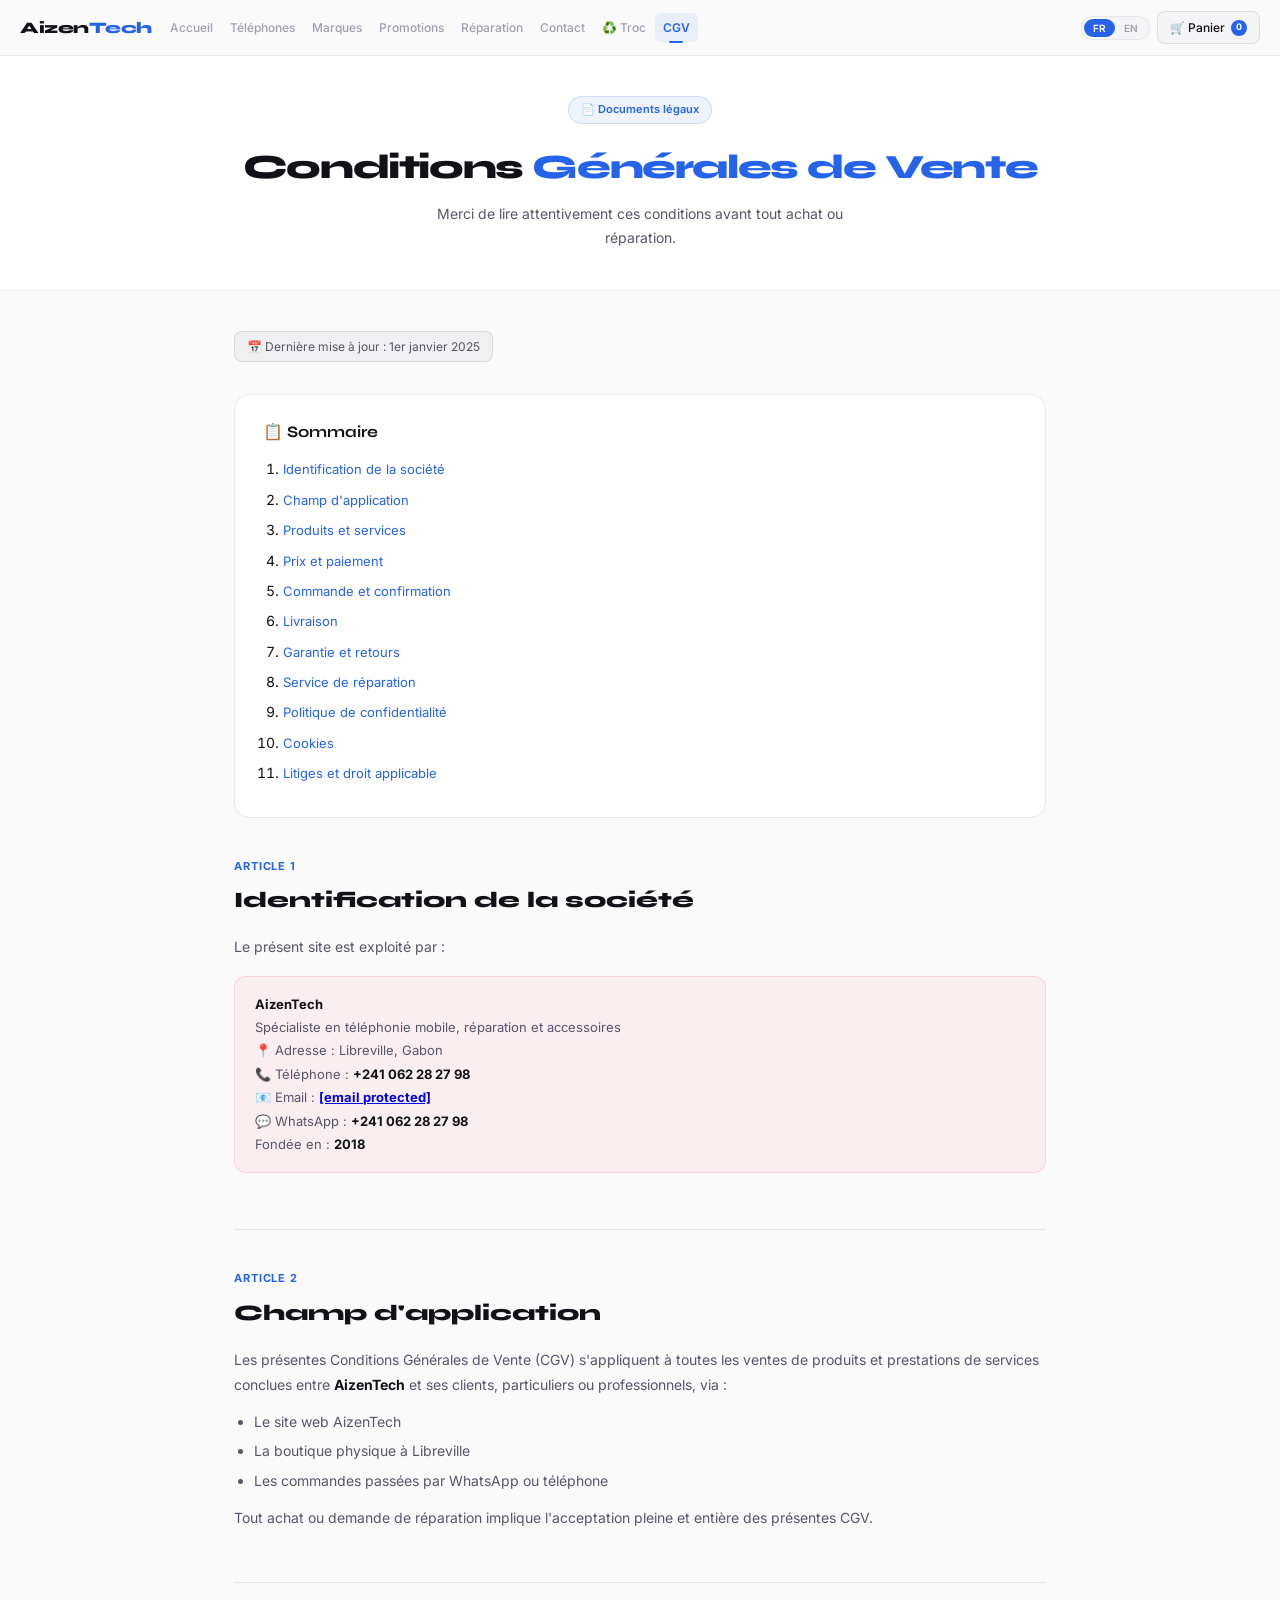
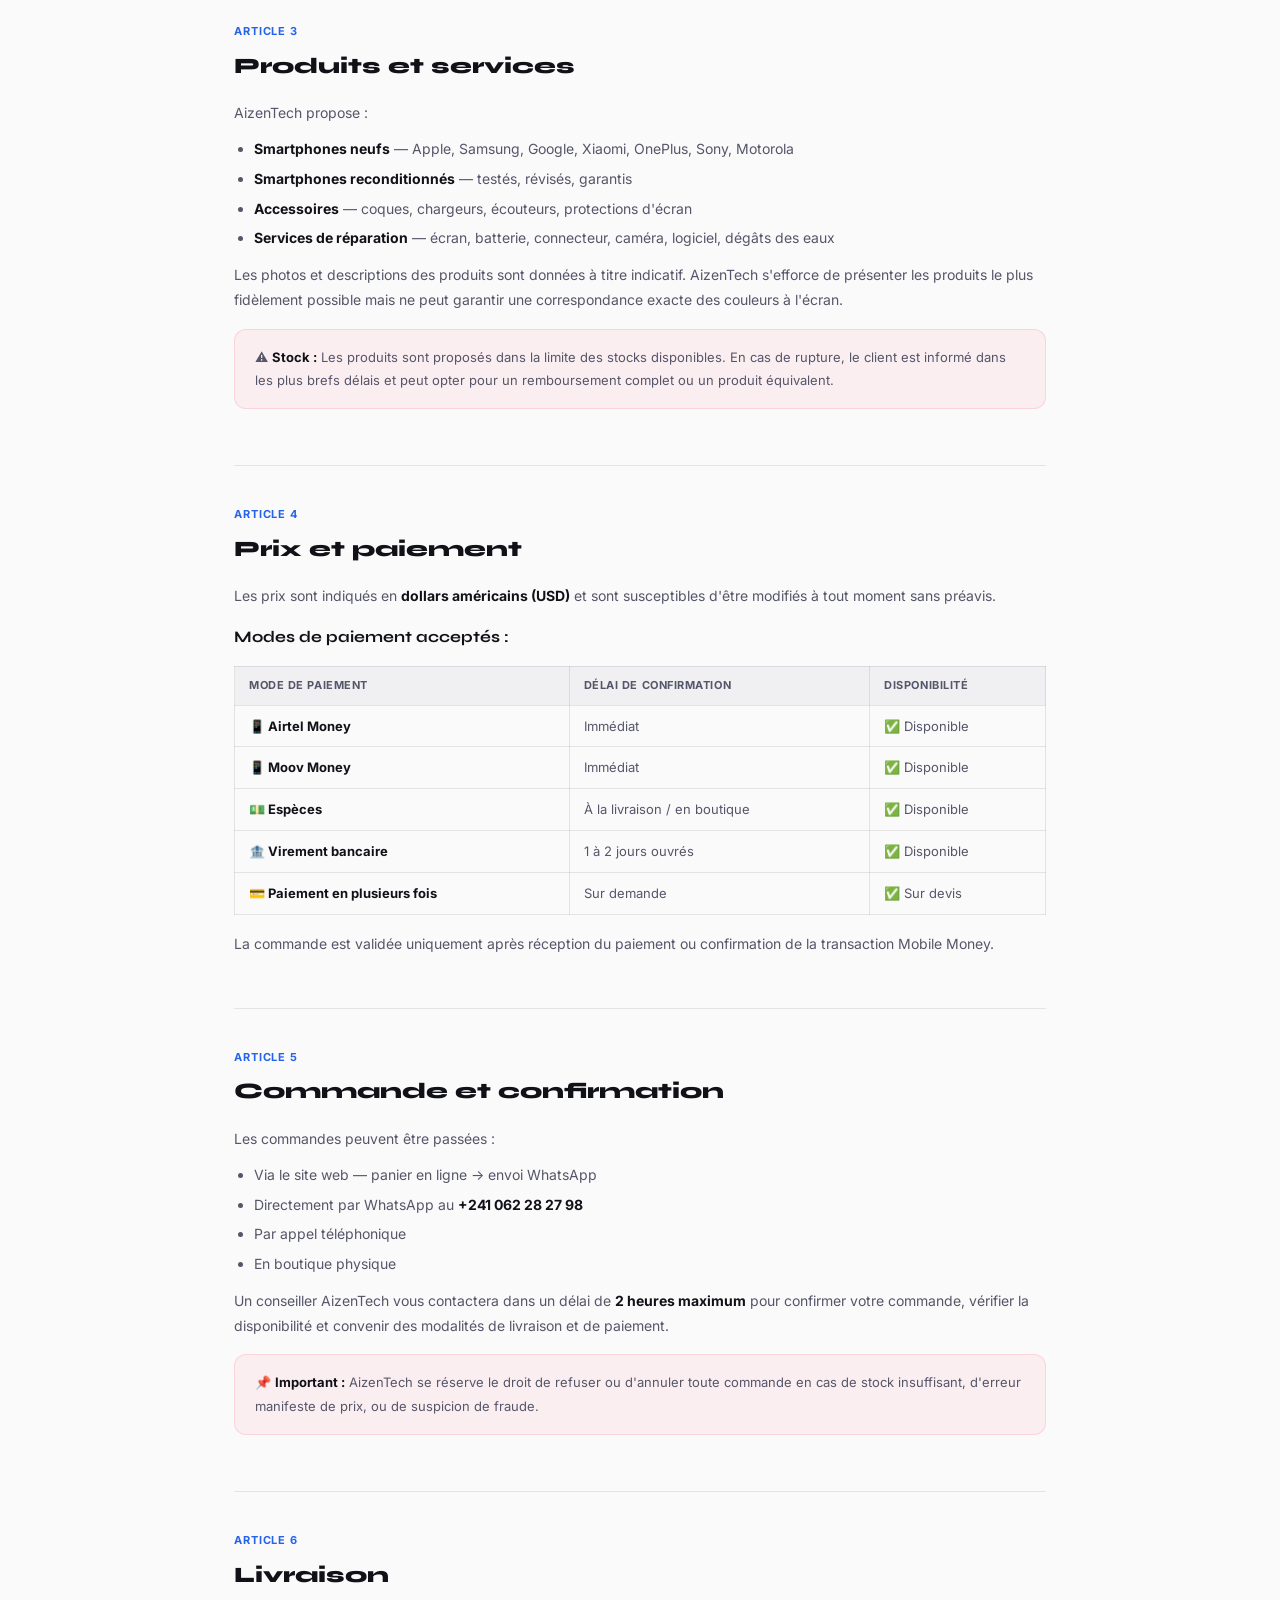
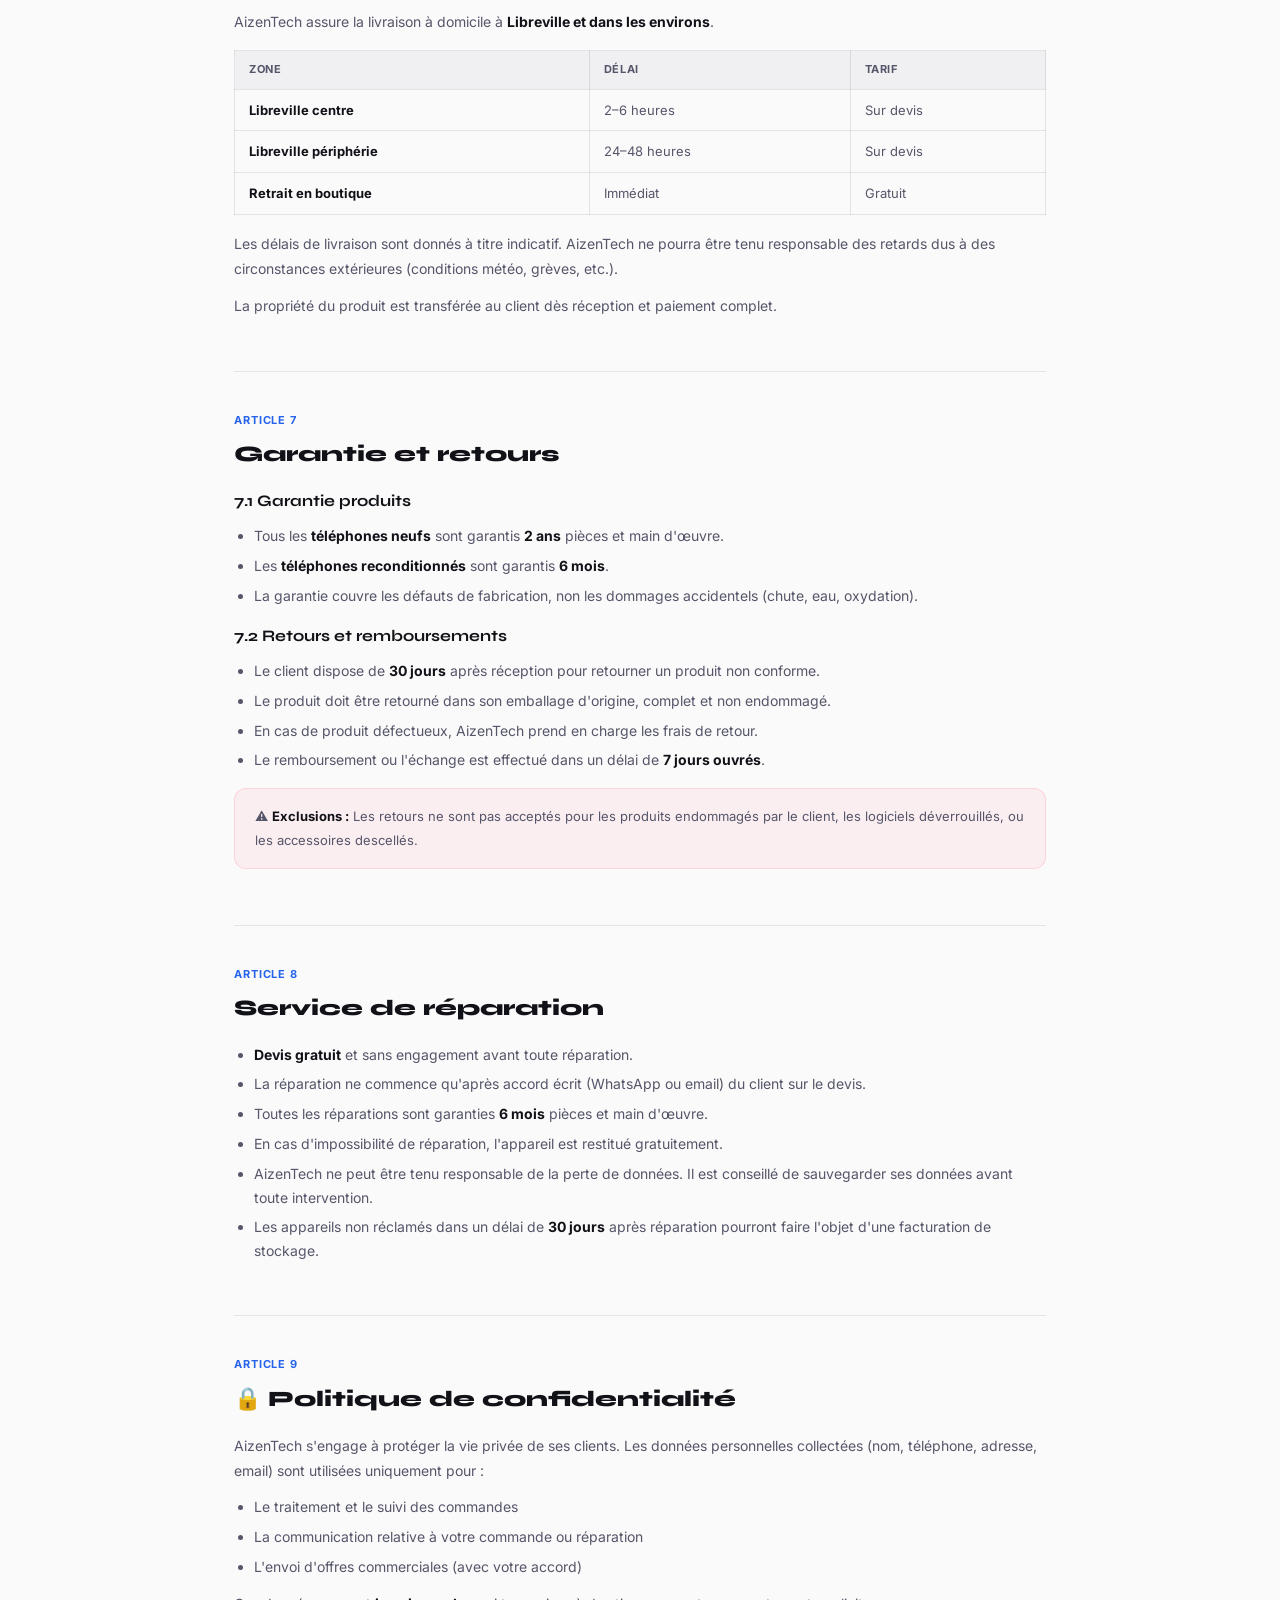
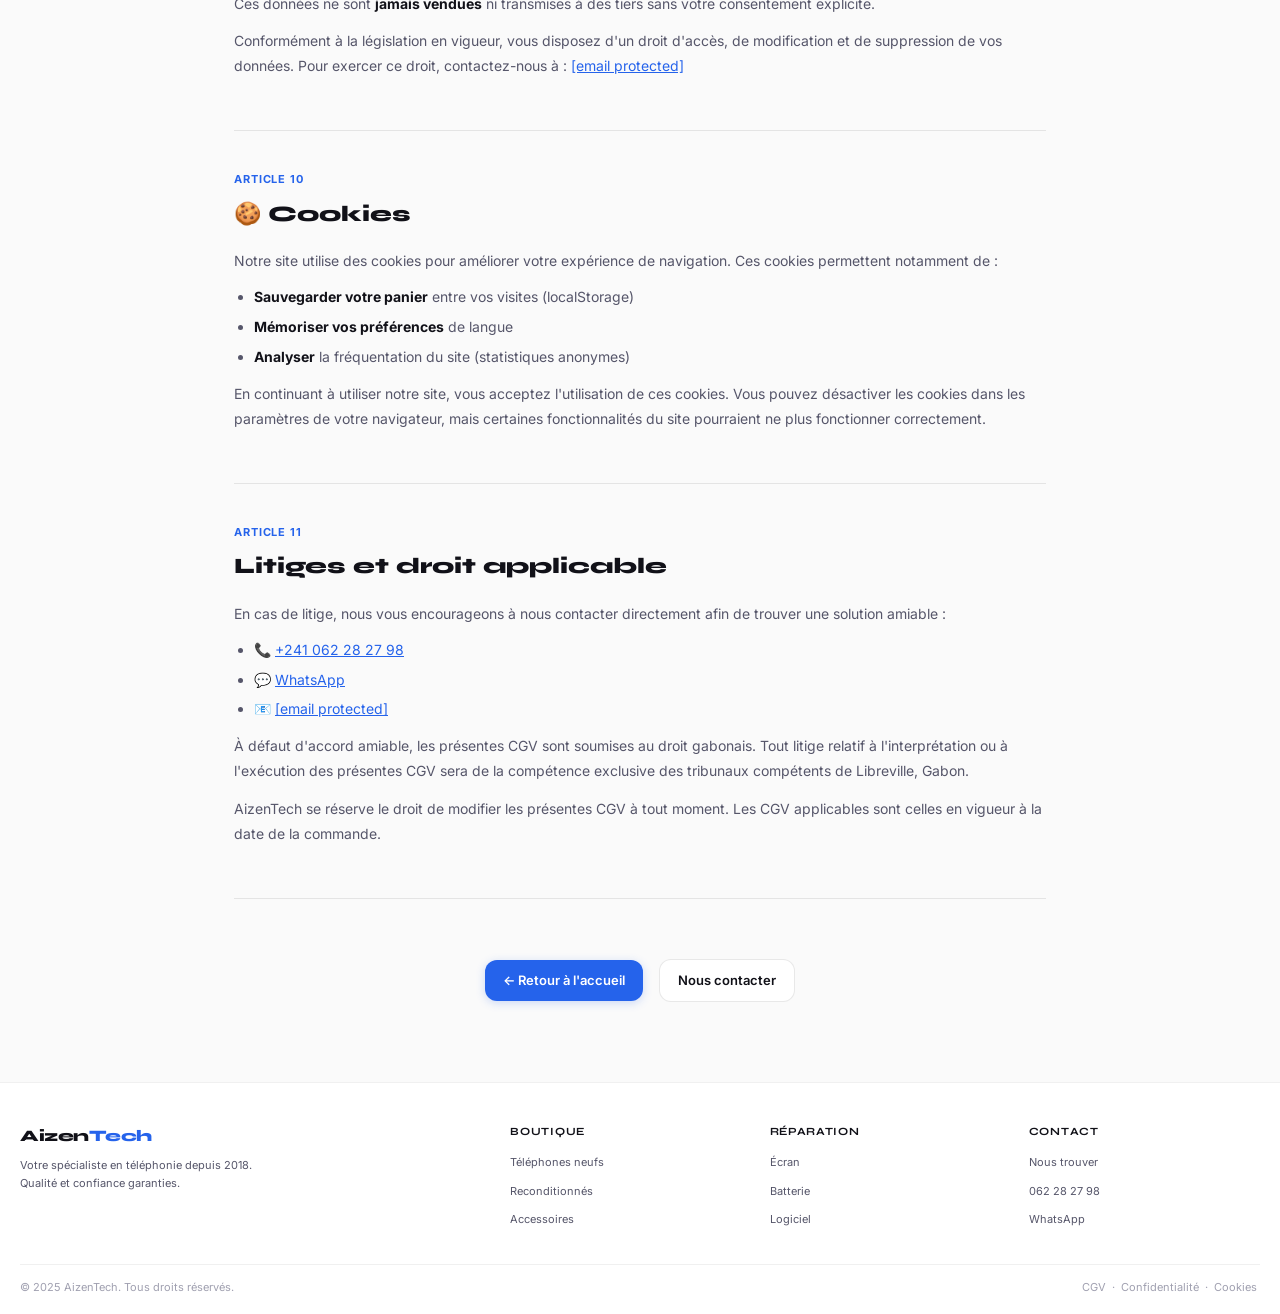
==== commit 5ef759db: "Refactor cart button and fix footer closing tag Updated the cart button HTML structure for better re" ====
--- a/cgv.html
+++ b/cgv.html
@@ -113,6 +113,7 @@
     <a href="index.html#promo">Promotions</a>
     <a href="reparation.html">Réparation</a>
     <a href="contact.html">Contact</a>
+    <a href="troc.html">♻️ Troc</a>
     <a href="cgv.html" class="active">CGV</a>
   </div>
   <div class="nav-right">
@@ -120,10 +121,7 @@
       <button class="lang-btn active" onclick="setLang('fr')">FR</button>
       <button class="lang-btn" onclick="setLang('en')">EN</button>
     </div>
-    <a href="panier.html" class="cart-btn">
-      🛒 Panier
-      <div class="cart-count" id="cartCount">0</div>
-    </a>
+    <a href="panier.html" class="cart-btn">🛒 Panier<div class="cart-count" id="cartCount">0</div></a>
   </div>
 </nav>
 
--- a/style.css
+++ b/style.css
@@ -1,629 +1,415 @@
 @import url('https://fonts.googleapis.com/css2?family=Syne:wght@400;600;700;800&family=Inter:wght@300;400;500;600;700&display=swap');
 
 /* ============================================================
-   AIZENTECH — DESIGN SYSTEM 2026 (Minimal Professional Light)
+   AIZENTECH — DESIGN SYSTEM 2026
    ============================================================ */
 
 *, *::before, *::after { margin: 0; padding: 0; box-sizing: border-box; }
 
 :root {
-  /* Backgrounds — blanc pur, gris très doux */
-  --bg:       #FAFAFA;
-  --bg2:      #F3F3F5;
-  --bg3:      #FFFFFF;
-  --surface:  #F5F5F7;
-  --surface2: #FFFFFF;
-  --surface3: #F0F0F2;
-
-  /* Borders — très discrets */
-  --border:   rgba(0,0,0,0.09);
-  --border2:  rgba(0,0,0,0.06);
-
-  /* Texte — contraste net sans être agressif */
-  --text:     #111118;
-  --text2:    #56566A;
-  --text3:    #A0A0B0;
-
-  /* Accent unique — bleu slate professionnel, pas criard */
-  --accent:      #2563EB;
-  --accent-pale: rgba(37,99,235,0.08);
-  --accent-mid:  rgba(37,99,235,0.15);
-
-  /* Accent secondaire discret pour badges/promos */
-  --accent2:  #0F766E;   /* teal foncé, sobre */
-
-  /* Status */
-  --green:    #16A34A;
-  --gold:     #B45309;
-  --red:      #DC2626;
-
-  /* Gradient — une seule nuance de bleu, subtil */
-  --grad-accent: linear-gradient(135deg, #1D4ED8 0%, #2563EB 100%);
-
-  --font:         'Inter', -apple-system, BlinkMacSystemFont, 'Helvetica Neue', sans-serif;
-  --font-display: 'Syne', -apple-system, BlinkMacSystemFont, sans-serif;
-  --max-w:  1240px;
-  --nav-h:  60px;
-  --r-sm:   8px;
-  --r-md:   12px;
-  --r-lg:   18px;
-  --r-xl:   20px;
+  --bg:#FAFAFA; --bg2:#F3F3F5; --bg3:#FFFFFF;
+  --surface:#F5F5F7; --surface2:#FFFFFF; --surface3:#F0F0F2;
+  --border:rgba(0,0,0,0.09); --border2:rgba(0,0,0,0.06);
+  --text:#111118; --text2:#56566A; --text3:#A0A0B0;
+  --accent:#2563EB; --accent-pale:rgba(37,99,235,0.08); --accent-mid:rgba(37,99,235,0.15);
+  --accent2:#0F766E; --green:#16A34A; --gold:#B45309; --red:#DC2626;
+  --grad-accent:linear-gradient(135deg,#1D4ED8 0%,#2563EB 100%);
+  --font:'Inter',-apple-system,BlinkMacSystemFont,'Helvetica Neue',sans-serif;
+  --font-display:'Syne',-apple-system,BlinkMacSystemFont,sans-serif;
+  --max-w:1240px; --nav-h:56px;
+  --r-sm:8px; --r-md:12px; --r-lg:18px; --r-xl:20px;
 }
 
-html { scroll-behavior: smooth; }
-body {
-  font-family: var(--font);
-  background: var(--bg);
-  color: var(--text);
-  min-height: 100vh;
-  overflow-x: hidden;
-  -webkit-font-smoothing: antialiased;
-  font-size: 15px;
-  line-height: 1.6;
+html { scroll-behavior:smooth; }
+body { font-family:var(--font); background:var(--bg); color:var(--text); min-height:100vh; overflow-x:hidden; -webkit-font-smoothing:antialiased; font-size:14px; line-height:1.6; }
+
+/* NAV */
+nav { position:sticky; top:0; z-index:200; height:var(--nav-h); background:rgba(250,250,250,0.96); backdrop-filter:blur(20px); -webkit-backdrop-filter:blur(20px); border-bottom:1px solid var(--border2); display:flex; align-items:center; padding:0 20px; gap:10px; }
+.logo { font-family:var(--font-display); font-size:16px; font-weight:800; letter-spacing:-0.5px; text-decoration:none; color:var(--text); flex-shrink:0; }
+.logo span { color:var(--accent); }
+.nav-links { display:flex; align-items:center; gap:1px; flex:1; min-width:0; }
+.nav-links a { font-size:12px; font-weight:500; color:var(--text3); text-decoration:none; padding:5px 8px; border-radius:6px; transition:color .15s,background .15s; white-space:nowrap; position:relative; }
+.nav-links a:hover { color:var(--text); background:var(--surface); }
+.nav-links a.active { color:var(--accent)!important; background:var(--accent-pale); font-weight:600; }
+.nav-links a.active::after { content:''; position:absolute; bottom:-1px; left:50%; transform:translateX(-50%); width:14px; height:2px; background:var(--accent); border-radius:2px; }
+.nav-right { display:flex; align-items:center; gap:7px; margin-left:auto; flex-shrink:0; }
+.lang-toggle { display:flex; background:var(--surface); border-radius:20px; padding:2px; border:1px solid var(--border2); }
+.lang-btn { padding:3px 9px; border-radius:14px; font-size:10px; font-weight:600; cursor:pointer; border:none; background:none; color:var(--text3); transition:all .2s; font-family:inherit; }
+.lang-btn.active { background:var(--accent); color:white; }
+.cart-btn { cursor:pointer; background:var(--surface); border:1px solid var(--border); border-radius:var(--r-sm); padding:6px 12px; font-size:12px; display:flex; align-items:center; gap:6px; transition:all .2s; color:var(--text); text-decoration:none; font-family:inherit; font-weight:500; }
+.cart-btn:hover { border-color:var(--accent); background:var(--accent-pale); color:var(--accent); }
+.cart-count { background:var(--accent); color:white; border-radius:50%; width:16px; height:16px; font-size:9px; font-weight:700; display:flex; align-items:center; justify-content:center; }
+
+/* HAMBURGER */
+.nav-hamburger { display:none; flex-direction:column; gap:4px; background:none; border:none; cursor:pointer; padding:6px; z-index:210; flex-shrink:0; }
+.nav-hamburger span { display:block; width:20px; height:2px; background:var(--text); border-radius:2px; transition:all .3s; }
+.nav-hamburger.open span:nth-child(1) { transform:rotate(45deg) translate(4px,4px); }
+.nav-hamburger.open span:nth-child(2) { opacity:0; width:0; }
+.nav-hamburger.open span:nth-child(3) { transform:rotate(-45deg) translate(4px,-4px); }
+
+/* FLASH BANNER */
+.flash-banner { background:#EFF6FF; border-bottom:1px solid rgba(37,99,235,0.15); padding:10px 20px; }
+.flash-banner-inner { max-width:var(--max-w); margin:0 auto; display:flex; align-items:center; justify-content:space-between; gap:14px; flex-wrap:wrap; }
+.flash-left { display:flex; align-items:center; gap:10px; flex-wrap:wrap; }
+.flash-badge { background:var(--accent); color:white; border-radius:5px; padding:2px 8px; font-size:9px; font-weight:700; letter-spacing:.8px; white-space:nowrap; text-transform:uppercase; }
+.flash-text h2 { font-size:13px; font-weight:700; margin-bottom:1px; font-family:var(--font-display); color:var(--text); }
+.flash-text h2 span { color:var(--accent); }
+.flash-text p { font-size:11px; color:var(--text2); }
+.flash-right { display:flex; align-items:center; gap:12px; flex-wrap:wrap; }
+.flash-countdown { display:flex; align-items:center; gap:4px; }
+.flash-count-block { text-align:center; }
+.flash-count-num { display:block; font-family:var(--font-display); font-size:17px; font-weight:800; color:var(--accent); background:white; border:1px solid rgba(37,99,235,0.2); border-radius:5px; padding:2px 7px; min-width:36px; text-align:center; }
+.flash-count-label { font-size:9px; color:var(--text3); font-weight:600; text-transform:uppercase; letter-spacing:.5px; margin-top:2px; display:block; }
+.flash-sep { font-family:var(--font-display); font-weight:800; color:var(--accent); font-size:16px; padding:0 1px; }
+.flash-cta { padding:7px 13px; font-size:12px; white-space:nowrap; }
+
+/* HERO */
+.hero { max-width:var(--max-w); margin:0 auto; padding:48px 20px 40px; display:grid; grid-template-columns:1fr 1fr; align-items:center; gap:36px; }
+.hero-content { max-width:520px; }
+.hero-badge { display:inline-flex; align-items:center; gap:6px; background:var(--accent-pale); border:1px solid var(--accent-mid); color:var(--accent); border-radius:20px; padding:4px 12px; font-size:11px; font-weight:600; margin-bottom:16px; }
+.hero h1 { font-family:var(--font-display); font-size:38px; font-weight:800; letter-spacing:-1.5px; color:var(--text); line-height:1.08; margin-bottom:14px; }
+.hero h1 em { font-style:normal; color:var(--accent); display:block; font-size:42px; }
+.hero-intro { font-size:13px; color:var(--text2); line-height:1.7; margin-bottom:10px; }
+.hero-services-list { list-style:none; margin-bottom:18px; display:flex; flex-direction:column; gap:5px; }
+.hero-services-list li a { font-size:13px; color:var(--text2); text-decoration:none; padding:3px 0; transition:color .15s; display:flex; align-items:center; gap:6px; }
+.hero-services-list li a:hover { color:var(--accent); }
+.hero-actions { display:flex; gap:10px; flex-wrap:wrap; }
+.hero-visual { display:flex; align-items:flex-end; justify-content:center; gap:0px; }
+.hero-phone-img { position:relative; border-radius:14px; overflow:hidden; background:var(--surface3); border:1px solid var(--border); transition:all .25s; flex-shrink:0; text-decoration:none; }
+.hero-phone-img img { display:block; width:90px; height:178px; object-fit:cover; }
+.hero-phone-img.large img { width:108px; height:216px; }
+.hero-phone-img:hover { transform:translateY(-6px); box-shadow:0 16px 40px rgba(0,0,0,0.12); }
+.phone-price-tag { position:absolute; bottom:6px; left:50%; transform:translateX(-50%); background:rgba(0,0,0,0.75); color:white; border-radius:5px; padding:2px 7px; font-size:10px; font-weight:700; white-space:nowrap; }
+.phone-hover-label { position:absolute; top:6px; left:50%; transform:translateX(-50%); background:var(--accent); color:white; border-radius:4px; padding:2px 7px; font-size:10px; font-weight:700; white-space:nowrap; opacity:0; transition:opacity .2s; }
+.hero-phone-img:hover .phone-hover-label { opacity:1; }
+
+/* BUTTONS */
+.btn-primary { display:inline-flex; align-items:center; gap:7px; background:var(--accent); color:white; border-radius:var(--r-md); padding:10px 18px; font-size:13px; font-weight:600; text-decoration:none; font-family:inherit; cursor:pointer; border:none; transition:all .2s; box-shadow:0 2px 10px rgba(37,99,235,0.22); }
+.btn-primary:hover { background:#1D4ED8; transform:translateY(-1px); }
+.btn-secondary { display:inline-flex; align-items:center; gap:7px; background:white; color:var(--text); border:1px solid var(--border); border-radius:var(--r-md); padding:10px 18px; font-size:13px; font-weight:600; text-decoration:none; font-family:inherit; cursor:pointer; transition:all .2s; }
+.btn-secondary:hover { border-color:var(--accent); color:var(--accent); background:var(--accent-pale); }
+
+/* STATS */
+.stats { background:white; border-top:1px solid var(--border2); border-bottom:1px solid var(--border2); }
+.stats-inner { max-width:var(--max-w); margin:0 auto; display:flex; align-items:center; justify-content:space-around; padding:22px 20px; gap:14px; flex-wrap:wrap; }
+.stat { text-align:center; }
+.stat-num { font-family:var(--font-display); font-size:24px; font-weight:800; color:var(--accent); letter-spacing:-.8px; }
+.stat-label { font-size:10px; color:var(--text3); font-weight:600; text-transform:uppercase; letter-spacing:.5px; margin-top:2px; }
+
+/* BRANDS */
+.brands-strip { background:var(--surface); border-bottom:1px solid var(--border2); padding:10px 0; }
+.brands-inner { max-width:var(--max-w); margin:0 auto; display:flex; align-items:center; gap:0; padding:0 20px; overflow-x:auto; scrollbar-width:none; -webkit-overflow-scrolling:touch; }
+.brands-inner::-webkit-scrollbar { display:none; }
+.brand-name { font-family:var(--font-display); font-size:12px; font-weight:700; color:var(--text3); cursor:pointer; padding:5px 12px; border-radius:6px; transition:all .2s; white-space:nowrap; flex-shrink:0; }
+.brand-name:hover { color:var(--accent); background:var(--accent-pale); }
+
+/* SECTION */
+.section { max-width:var(--max-w); margin:0 auto; padding:40px 20px; }
+.section-header { display:flex; align-items:center; justify-content:space-between; margin-bottom:18px; }
+.section-title { font-family:var(--font-display); font-size:21px; font-weight:800; letter-spacing:-.6px; }
+.section-link { font-size:12px; color:var(--accent); text-decoration:none; font-weight:600; }
+
+/* FILTER TABS */
+.filter-tabs { display:flex; gap:5px; flex-wrap:wrap; margin-bottom:18px; overflow-x:auto; scrollbar-width:none; -webkit-overflow-scrolling:touch; padding-bottom:2px; }
+.filter-tabs::-webkit-scrollbar { display:none; }
+.filter-tab { padding:5px 13px; border-radius:20px; font-size:11px; font-weight:600; cursor:pointer; border:1px solid var(--border); background:white; color:var(--text2); font-family:inherit; transition:all .18s; white-space:nowrap; flex-shrink:0; }
+.filter-tab:hover { border-color:var(--accent); color:var(--accent); }
+.filter-tab.active { background:var(--accent); color:white; border-color:var(--accent); }
+
+/* PRODUCT GRID */
+.product-grid { display:grid; grid-template-columns:repeat(auto-fill,minmax(192px,1fr)); gap:12px; }
+.product-card { background:white; border:1px solid var(--border); border-radius:var(--r-xl); overflow:hidden; cursor:pointer; transition:all .22s ease; display:flex; flex-direction:column; }
+.product-card:hover { border-color:rgba(37,99,235,0.22); transform:translateY(-3px); box-shadow:0 10px 28px rgba(0,0,0,0.09); }
+.card-img { position:relative; background:var(--surface); height:170px; overflow:hidden; }
+.card-img img { width:100%; height:100%; object-fit:contain; padding:10px; transition:transform .35s; }
+.product-card:hover .card-img img { transform:scale(1.04); }
+.card-badge { position:absolute; top:8px; left:8px; border-radius:4px; padding:2px 7px; font-size:9px; font-weight:700; letter-spacing:.6px; text-transform:uppercase; z-index:2; }
+.card-badge.new { background:var(--accent); color:white; }
+.card-badge.sale { background:#DC2626; color:white; }
+.card-wish { position:absolute; top:8px; right:8px; background:rgba(255,255,255,0.88); border:none; border-radius:50%; width:26px; height:26px; font-size:13px; cursor:pointer; display:flex; align-items:center; justify-content:center; transition:all .18s; z-index:2; color:var(--text2); }
+.card-wish:hover { transform:scale(1.15); color:#DC2626; }
+
+/* Card image gallery dots */
+.card-img-dots { position:absolute; bottom:6px; left:50%; transform:translateX(-50%); display:flex; gap:3px; }
+.card-img-dot { width:5px; height:5px; border-radius:50%; background:rgba(255,255,255,0.5); cursor:pointer; transition:background .15s; }
+.card-img-dot.active { background:white; }
+
+.card-options { padding:9px 11px 0; }
+.option-label { font-size:10px; color:var(--text3); font-weight:700; text-transform:uppercase; letter-spacing:.5px; margin-bottom:5px; }
+.color-dots { display:flex; gap:4px; flex-wrap:wrap; }
+.color-dot { width:15px; height:15px; border-radius:50%; border:2px solid transparent; cursor:pointer; transition:all .15s; outline:2px solid transparent; outline-offset:2px; }
+.color-dot:hover { outline-color:var(--text3); }
+.color-dot.selected { outline-color:var(--accent); border-color:white; }
+.memory-pills { display:flex; gap:3px; flex-wrap:wrap; }
+.memory-pill { padding:2px 6px; border-radius:4px; font-size:10px; font-weight:600; cursor:pointer; border:1px solid var(--border); background:var(--surface); color:var(--text2); font-family:inherit; transition:all .15s; }
+.memory-pill.selected { background:var(--accent); color:white; border-color:var(--accent); }
+.card-info { padding:9px 11px 7px; flex:1; }
+.card-brand { font-size:9px; color:var(--accent); font-weight:700; text-transform:uppercase; letter-spacing:.05em; margin-bottom:2px; }
+.card-name { font-family:var(--font-display); font-weight:700; font-size:12px; margin-bottom:5px; line-height:1.3; }
+.card-specs { display:flex; gap:3px; flex-wrap:wrap; margin-bottom:6px; }
+.spec-pill { background:var(--surface); border:1px solid var(--border2); border-radius:3px; padding:1px 5px; font-size:9px; color:var(--text2); }
+.card-footer { display:flex; align-items:center; justify-content:space-between; gap:4px; }
+.price { font-family:var(--font-display); font-size:15px; font-weight:800; color:var(--accent); }
+.price-old { font-size:10px; color:var(--text3); text-decoration:line-through; margin-left:3px; }
+.stars { font-size:9px; color:var(--gold); }
+.rating-count { font-size:9px; color:var(--text3); }
+.card-actions { display:flex; gap:5px; padding:0 9px 9px; margin-top:auto; }
+.card-action-add,.card-action-buy { flex:1; padding:7px 4px; border-radius:var(--r-sm); font-size:11px; font-weight:600; cursor:pointer; font-family:inherit; transition:all .18s; border:1px solid transparent; }
+.card-action-add { background:var(--surface); border-color:var(--border); color:var(--text); }
+.card-action-add:hover { border-color:var(--accent); color:var(--accent); background:var(--accent-pale); }
+.card-action-buy { background:var(--accent); color:white; }
+.card-action-buy:hover { background:#1D4ED8; }
+
+/* MODAL */
+.modal-overlay { position:fixed; inset:0; background:rgba(0,0,0,0.4); backdrop-filter:blur(8px); z-index:500; display:flex; align-items:center; justify-content:center; padding:16px; opacity:0; pointer-events:none; transition:opacity .25s; }
+.modal-overlay.open { opacity:1; pointer-events:all; }
+.modal { background:white; border-radius:20px; max-width:760px; width:100%; max-height:90vh; overflow-y:auto; display:grid; grid-template-columns:240px 1fr; box-shadow:0 30px 80px rgba(0,0,0,0.18); animation:modalPop .25s ease; }
+@keyframes modalPop { from { transform:scale(0.95); opacity:0; } to { transform:scale(1); opacity:1; } }
+.modal-img { background:var(--surface); border-radius:20px 0 0 20px; display:flex; align-items:center; justify-content:center; min-height:280px; padding:16px; flex-direction:column; gap:10px; }
+.modal-img img { max-width:100%; max-height:220px; object-fit:contain; }
+.modal-body { padding:20px 22px; position:relative; overflow-y:auto; }
+.modal-close { position:absolute; top:12px; right:12px; background:var(--surface); border:none; border-radius:50%; width:28px; height:28px; font-size:13px; cursor:pointer; display:flex; align-items:center; justify-content:center; transition:all .18s; }
+.modal-close:hover { background:var(--border); }
+.modal-brand { font-size:10px; color:var(--accent); font-weight:700; text-transform:uppercase; letter-spacing:.08em; margin-bottom:3px; }
+.modal-name { font-family:var(--font-display); font-size:18px; font-weight:800; letter-spacing:-.5px; margin-bottom:6px; }
+.modal-price { font-family:var(--font-display); font-size:24px; font-weight:800; color:var(--accent); margin-bottom:3px; }
+.modal-price-note { font-size:11px; color:var(--text3); margin-bottom:12px; }
+.modal-section-title { font-size:10px; color:var(--text3); font-weight:700; text-transform:uppercase; letter-spacing:.7px; margin-bottom:7px; margin-top:12px; }
+.modal-colors { display:flex; gap:6px; flex-wrap:wrap; }
+.modal-color-dot { width:20px; height:20px; border-radius:50%; cursor:pointer; border:2px solid transparent; outline:2px solid transparent; outline-offset:2px; transition:all .15s; }
+.modal-color-dot:hover { outline-color:var(--text3); }
+.modal-color-dot.selected { outline-color:var(--accent); border-color:white; }
+.modal-memory { display:flex; gap:5px; flex-wrap:wrap; }
+.modal-mem-btn { padding:5px 10px; border-radius:7px; font-size:11px; font-weight:600; cursor:pointer; border:1px solid var(--border); background:var(--surface); color:var(--text); font-family:inherit; transition:all .15s; text-align:center; }
+.modal-mem-btn.selected { background:var(--accent); color:white; border-color:var(--accent); }
+.modal-specs-list { display:grid; grid-template-columns:1fr 1fr; gap:5px; margin-bottom:16px; }
+.modal-spec-item { background:var(--surface); border-radius:7px; padding:7px 9px; }
+.modal-spec-key { font-size:9px; color:var(--text3); font-weight:700; text-transform:uppercase; letter-spacing:.5px; margin-bottom:1px; }
+.modal-spec-val { font-size:11px; font-weight:600; color:var(--text); }
+.modal-buttons { display:flex; gap:7px; }
+.modal-add-btn-split { flex:1; padding:10px; background:var(--surface); border:1px solid var(--border); border-radius:9px; font-size:12px; font-weight:600; cursor:pointer; font-family:inherit; transition:all .2s; }
+.modal-add-btn-split:hover { border-color:var(--accent); color:var(--accent); }
+.modal-buy-btn { flex:1; padding:10px; background:var(--accent); color:white; border:none; border-radius:9px; font-size:12px; font-weight:600; cursor:pointer; font-family:inherit; transition:all .2s; }
+.modal-buy-btn:hover { background:#1D4ED8; }
+
+/* Modal thumbnails */
+.modal-thumbs { display:flex; gap:5px; justify-content:center; flex-wrap:wrap; }
+.modal-thumb { width:40px; height:40px; border-radius:7px; object-fit:contain; border:2px solid var(--border); cursor:pointer; background:white; padding:3px; transition:border-color .15s; }
+.modal-thumb.active,.modal-thumb:hover { border-color:var(--accent); }
+
+/* FEATURES */
+.features { background:var(--surface); border-top:1px solid var(--border2); border-bottom:1px solid var(--border2); }
+.features-inner { max-width:var(--max-w); margin:0 auto; display:grid; grid-template-columns:repeat(4,1fr); padding:24px 20px; gap:18px; }
+.feature-item { display:flex; align-items:flex-start; gap:10px; }
+.feature-icon { font-size:20px; flex-shrink:0; }
+.feature-title { font-weight:700; font-size:12px; margin-bottom:2px; }
+.feature-desc { font-size:11px; color:var(--text2); line-height:1.5; }
+
+/* TOAST */
+.toast { position:fixed; bottom:76px; right:16px; background:white; border:1px solid var(--border); border-left:3px solid var(--accent); border-radius:9px; padding:9px 14px; display:flex; align-items:center; gap:7px; font-size:12px; font-weight:500; box-shadow:0 6px 20px rgba(0,0,0,0.12); z-index:999; opacity:0; transform:translateY(8px); pointer-events:none; transition:all .25s; max-width:280px; }
+.toast.show { opacity:1; transform:translateY(0); }
+.toast-dot { width:6px; height:6px; border-radius:50%; background:var(--accent); flex-shrink:0; }
+
+/* FOOTER */
+footer { background:white; border-top:1px solid var(--border2); padding:40px 20px 18px; }
+.footer-inner { max-width:var(--max-w); margin:0 auto; display:grid; grid-template-columns:2fr 1fr 1fr 1fr; gap:28px; margin-bottom:28px; }
+.footer-brand p { font-size:11px; color:var(--text2); line-height:1.6; margin-top:9px; max-width:240px; }
+.footer-col h4 { font-family:var(--font-display); font-size:11px; font-weight:700; text-transform:uppercase; letter-spacing:.7px; margin-bottom:10px; color:var(--text); }
+.footer-col ul { list-style:none; }
+.footer-col ul li { margin-bottom:6px; }
+.footer-col ul li a { font-size:11px; color:var(--text2); text-decoration:none; transition:color .15s; }
+.footer-col ul li a:hover { color:var(--accent); }
+.footer-bottom { border-top:1px solid var(--border2); padding-top:14px; max-width:var(--max-w); margin:0 auto; display:flex; align-items:center; justify-content:space-between; font-size:11px; color:var(--text3); }
+.footer-legal-links a { color:var(--text3); text-decoration:none; margin:0 3px; transition:color .15s; }
+.footer-legal-links a:hover { color:var(--accent); }
+.footer-notoriete { margin-top:10px; }
+.notoriete-title { font-size:10px; font-weight:700; color:var(--text2); margin-bottom:4px; }
+.notoriete-stars { font-size:12px; color:var(--gold); margin-bottom:6px; }
+.notoriete-stars strong { color:var(--text); }
+.notoriete-stars span { font-size:10px; color:var(--text3); }
+.notoriete-badges { display:flex; flex-wrap:wrap; gap:4px; margin-bottom:6px; }
+.notoriete-badge { background:var(--surface); border:1px solid var(--border2); border-radius:4px; padding:2px 7px; font-size:10px; color:var(--text3); white-space:nowrap; }
+.notoriete-presse { font-size:10px; color:var(--text3); }
+
+/* PAGE HEADER */
+.page-header { background:white; border-bottom:1px solid var(--border2); padding:40px 20px; text-align:center; }
+.page-header h1 { font-size:34px; font-weight:800; margin-bottom:8px; letter-spacing:-1.4px; font-family:var(--font-display); color:var(--text); }
+.page-header h1 span { color:var(--accent); }
+.page-header p { color:var(--text2); font-size:14px; max-width:440px; margin:0 auto; line-height:1.7; }
+
+/* REPAIR PAGE */
+.repair-grid { display:grid; grid-template-columns:repeat(auto-fill,minmax(250px,1fr)); gap:14px; }
+.repair-card { background:white; border:1px solid var(--border); border-radius:var(--r-xl); padding:20px; transition:all .25s ease; box-shadow:0 1px 4px rgba(0,0,0,0.05); }
+.repair-card:hover { border-color:rgba(37,99,235,0.22); transform:translateY(-3px); box-shadow:0 10px 28px rgba(0,0,0,0.09); }
+.repair-icon { font-size:26px; margin-bottom:9px; }
+.repair-title { font-size:14px; font-weight:700; margin-bottom:5px; font-family:var(--font-display); color:var(--text); }
+.repair-desc { font-size:12px; color:var(--text2); line-height:1.6; margin-bottom:10px; }
+.repair-price { font-size:17px; font-weight:800; color:var(--accent); margin-bottom:10px; font-family:var(--font-display); }
+.repair-items { list-style:none; margin-bottom:12px; }
+.repair-items li { font-size:11px; color:var(--text2); padding:4px 0; border-bottom:1px solid var(--border2); display:flex; justify-content:space-between; }
+.repair-items li:last-child { border-bottom:none; }
+.repair-items li span { color:var(--text); font-weight:600; }
+.repair-brands { display:flex; gap:4px; flex-wrap:wrap; margin-bottom:10px; }
+.repair-brand-tag { background:var(--surface); border:1px solid var(--border2); border-radius:4px; padding:2px 6px; font-size:10px; color:var(--text3); }
+.repair-book-btn { width:100%; padding:9px; background:none; border:1px solid var(--accent); color:var(--accent); border-radius:8px; font-size:12px; font-weight:600; cursor:pointer; font-family:inherit; transition:all .2s; }
+.repair-book-btn:hover { background:var(--accent); color:white; }
+
+/* CONTACT */
+.contact-grid { display:grid; grid-template-columns:1fr 1.5fr; gap:28px; align-items:start; }
+.contact-info-card { background:white; border:1px solid var(--border); border-radius:var(--r-xl); padding:20px; box-shadow:0 1px 4px rgba(0,0,0,0.05); }
+.contact-method { display:flex; align-items:center; gap:11px; padding:10px 0; border-bottom:1px solid var(--border2); }
+.contact-method:last-child { border-bottom:none; }
+.contact-method-icon { width:34px; height:34px; background:var(--accent-pale); border:1px solid var(--accent-mid); border-radius:8px; display:flex; align-items:center; justify-content:center; font-size:13px; flex-shrink:0; }
+.contact-method-label { font-size:9px; color:var(--text3); text-transform:uppercase; letter-spacing:.9px; font-weight:700; }
+.contact-method-value { font-size:13px; font-weight:500; margin-top:2px; }
+.contact-method-value a { color:var(--text); text-decoration:none; transition:color .18s; }
+.contact-method-value a:hover { color:var(--accent); }
+.contact-form { background:white; border:1px solid var(--border); border-radius:var(--r-xl); padding:22px; box-shadow:0 1px 4px rgba(0,0,0,0.05); }
+.form-title { font-size:16px; font-weight:700; margin-bottom:18px; font-family:var(--font-display); color:var(--text); }
+.form-group { margin-bottom:11px; }
+.form-label { font-size:11px; color:var(--text2); margin-bottom:4px; display:block; font-weight:600; }
+.form-input { width:100%; background:var(--surface); border:1px solid var(--border); border-radius:var(--r-md); padding:8px 11px; font-size:13px; color:var(--text); font-family:inherit; outline:none; transition:border-color .2s,box-shadow .2s; }
+.form-input:focus { border-color:var(--accent); box-shadow:0 0 0 3px rgba(37,99,235,0.10); background:white; }
+.form-input::placeholder { color:var(--text3); }
+textarea.form-input { resize:vertical; min-height:85px; }
+.form-row { display:grid; grid-template-columns:1fr 1fr; gap:10px; }
+.form-submit { width:100%; padding:10px; background:var(--accent); color:white; border:none; border-radius:8px; font-size:13px; font-weight:600; cursor:pointer; font-family:inherit; transition:all .2s; margin-top:3px; }
+.form-submit:hover { background:#1D4ED8; transform:translateY(-1px); }
+.map-placeholder { background:white; border:1px solid var(--border); border-radius:var(--r-xl); padding:24px; text-align:center; }
+.map-placeholder h3 { font-size:14px; font-weight:700; margin-bottom:5px; font-family:var(--font-display); }
+.map-placeholder p { font-size:12px; color:var(--text2); }
+.map-emoji { font-size:32px; margin-bottom:10px; }
+.hours-table { width:100%; margin-top:8px; }
+.hours-table tr td { padding:5px 0; font-size:12px; border-bottom:1px solid var(--border2); }
+.hours-table tr:last-child td { border-bottom:none; }
+.hours-table td:last-child { text-align:right; color:var(--green); font-weight:600; }
+
+/* WHATSAPP */
+.whatsapp-float { position:fixed; bottom:18px; left:14px; background:#25D366; color:white; border-radius:50px; padding:9px 14px; display:flex; align-items:center; gap:5px; font-size:12px; font-weight:600; text-decoration:none; box-shadow:0 4px 14px rgba(37,211,102,0.30); z-index:998; transition:all .22s; }
+.whatsapp-float:hover { transform:translateY(-2px); }
+
+/* ============================================================ TROC PAGE */
+.troc-hero { background:linear-gradient(135deg,#0F172A 0%,#1E3A5F 100%); color:white; padding:44px 20px; text-align:center; }
+.troc-hero h1 { font-family:var(--font-display); font-size:32px; font-weight:800; letter-spacing:-1.2px; margin-bottom:9px; }
+.troc-hero h1 span { color:#60A5FA; }
+.troc-hero p { font-size:13px; color:rgba(255,255,255,0.7); max-width:460px; margin:0 auto 16px; line-height:1.7; }
+.troc-steps { display:flex; justify-content:center; gap:7px; flex-wrap:wrap; margin-top:16px; }
+.troc-step { background:rgba(255,255,255,0.1); border:1px solid rgba(255,255,255,0.15); border-radius:9px; padding:8px 12px; font-size:11px; font-weight:600; display:flex; align-items:center; gap:6px; }
+
+.troc-layout { max-width:860px; margin:0 auto; padding:32px 20px 56px; display:grid; grid-template-columns:1fr 1fr; gap:16px; align-items:start; }
+
+.troc-card { background:white; border:1px solid var(--border); border-radius:var(--r-xl); overflow:hidden; box-shadow:0 2px 8px rgba(0,0,0,0.06); }
+.troc-card-header { padding:16px 18px; border-bottom:1px solid var(--border2); display:flex; align-items:center; gap:9px; }
+.troc-card-icon { width:34px; height:34px; border-radius:8px; display:flex; align-items:center; justify-content:center; font-size:15px; flex-shrink:0; }
+.troc-card-title { font-family:var(--font-display); font-size:14px; font-weight:700; }
+.troc-card-subtitle { font-size:10px; color:var(--text2); margin-top:1px; }
+.troc-card-body { padding:16px 18px; }
+
+.upload-zone { border:2px dashed var(--border); border-radius:10px; padding:18px; text-align:center; cursor:pointer; transition:all .2s; background:var(--surface); margin-bottom:12px; }
+.upload-zone:hover,.upload-zone.dragover { border-color:var(--accent); background:var(--accent-pale); }
+.upload-zone-icon { font-size:24px; margin-bottom:6px; }
+.upload-zone-text { font-size:12px; font-weight:600; color:var(--text2); margin-bottom:2px; }
+.upload-zone-hint { font-size:10px; color:var(--text3); }
+.upload-zone input[type=file] { display:none; }
+
+.photo-grid { display:grid; grid-template-columns:repeat(3,1fr); gap:6px; margin-bottom:10px; }
+.photo-thumb { position:relative; border-radius:7px; overflow:hidden; background:var(--surface); border:1px solid var(--border); aspect-ratio:1; }
+.photo-thumb img { width:100%; height:100%; object-fit:cover; }
+.photo-remove { position:absolute; top:3px; right:3px; background:rgba(0,0,0,0.6); color:white; border:none; border-radius:50%; width:17px; height:17px; font-size:9px; cursor:pointer; display:flex; align-items:center; justify-content:center; }
+
+.troc-field-group { margin-bottom:11px; }
+.troc-label { font-size:11px; font-weight:600; color:var(--text2); margin-bottom:4px; display:block; }
+.troc-label .req { color:var(--accent); margin-left:2px; }
+.troc-input { width:100%; background:var(--surface); border:1px solid var(--border); border-radius:var(--r-md); padding:8px 11px; font-size:13px; color:var(--text); font-family:inherit; outline:none; transition:border-color .2s; }
+.troc-input:focus { border-color:var(--accent); box-shadow:0 0 0 3px var(--accent-pale); background:white; }
+.troc-input::placeholder { color:var(--text3); }
+.troc-textarea { resize:vertical; min-height:75px; }
+
+.condition-pills { display:flex; gap:5px; flex-wrap:wrap; }
+.condition-pill { padding:4px 10px; border-radius:20px; font-size:11px; font-weight:600; cursor:pointer; border:1px solid var(--border); background:white; color:var(--text2); transition:all .15s; }
+.condition-pill.selected { background:var(--accent); color:white; border-color:var(--accent); }
+
+.phone-type-toggle { display:grid; grid-template-columns:1fr 1fr; gap:6px; }
+.phone-type-btn { padding:10px 8px; border-radius:9px; font-size:12px; font-weight:600; cursor:pointer; border:1px solid var(--border); background:var(--surface); color:var(--text2); font-family:inherit; transition:all .15s; text-align:center; }
+.phone-type-btn.selected { background:var(--accent); color:white; border-color:var(--accent); }
+.phone-type-btn .type-icon { font-size:18px; display:block; margin-bottom:3px; }
+
+.troc-summary { background:var(--surface); border-radius:10px; padding:12px; margin-top:12px; }
+.troc-summary-row { display:flex; justify-content:space-between; font-size:12px; padding:3px 0; }
+.troc-summary-row .label { color:var(--text2); }
+.troc-summary-row .val { font-weight:600; }
+
+.troc-submit-btn { width:100%; padding:13px; background:linear-gradient(135deg,#1D4ED8,#2563EB); color:white; border:none; border-radius:11px; font-size:14px; font-weight:700; cursor:pointer; font-family:inherit; transition:all .2s; box-shadow:0 4px 14px rgba(37,99,235,0.28); margin-top:3px; display:flex; align-items:center; justify-content:center; gap:7px; }
+.troc-submit-btn:hover { transform:translateY(-1px); box-shadow:0 8px 24px rgba(37,99,235,0.36); }
+
+.troc-full-width { grid-column:1/-1; }
+
+.troc-info-banner { background:#F0FDF4; border:1px solid #BBF7D0; border-radius:10px; padding:12px 14px; margin-bottom:14px; display:flex; gap:9px; align-items:flex-start; }
+.troc-info-icon { font-size:16px; flex-shrink:0; margin-top:1px; }
+.troc-info-text { font-size:12px; color:#166534; line-height:1.6; }
+
+/* CART EDIT BTN */
+.cart-edit-btn { background:none; border:1px solid var(--border); border-radius:5px; padding:3px 8px; font-size:10px; cursor:pointer; color:var(--text2); margin-top:6px; font-family:inherit; transition:all .15s; }
+.cart-edit-btn:hover { border-color:var(--accent); color:var(--accent); }
+
+/* ============================================================ RESPONSIVE */
+@media (max-width:1024px) {
+  .footer-inner { grid-template-columns:1fr 1fr; gap:18px; }
+  .footer-brand { grid-column:1/-1; }
+  .features-inner { grid-template-columns:repeat(2,1fr); }
 }
-
-/* ============================================================ NAV */
-nav {
-  position: sticky; top: 0; z-index: 200;
-  height: var(--nav-h);
-  background: rgba(250,250,250,0.94);
-  backdrop-filter: blur(20px);
-  -webkit-backdrop-filter: blur(20px);
-  border-bottom: 1px solid var(--border2);
-  display: flex; align-items: center; padding: 0 32px;
+@media (max-width:768px) {
+  .nav-hamburger { display:flex; }
+  .nav-links { display:none; position:fixed; top:var(--nav-h); left:0; right:0; background:rgba(255,255,255,0.98); backdrop-filter:blur(20px); flex-direction:column; gap:0; padding:4px 0; border-bottom:1px solid var(--border2); z-index:150; box-shadow:0 8px 24px rgba(0,0,0,0.08); max-height:calc(100vh - var(--nav-h)); overflow-y:auto; }
+  .nav-links.open { display:flex; }
+  .nav-links a { padding:12px 18px; font-size:14px; border-bottom:1px solid var(--border2); border-radius:0; display:block; }
+  .nav-links a.active::after { display:none; }
+  .nav-links a:last-child { border-bottom:none; }
+  .flash-banner-inner { flex-direction:column; align-items:flex-start; gap:8px; }
+  .flash-right { width:100%; justify-content:space-between; }
+  .flash-text h2 { font-size:12px; }
+  .flash-count-num { font-size:15px; min-width:32px; }
+  .hero { grid-template-columns:1fr; padding:28px 16px 24px; gap:20px; }
+  .hero h1 { font-size:28px; letter-spacing:-1px; }
+  .hero h1 em { font-size:32px; }
+  .hero-visual { justify-content:center; }
+  .hero-phone-img img { width:74px; height:148px; }
+  .hero-phone-img.large img { width:92px; height:184px; }
+  .stats-inner { flex-wrap:wrap; gap:10px; padding:16px; }
+  .stat { min-width:calc(50% - 5px); }
+  .stat-num { font-size:22px; }
+  .product-grid { grid-template-columns:repeat(auto-fill,minmax(148px,1fr)); gap:9px; }
+  .card-img { height:152px; }
+  .card-name { font-size:12px; }
+  .features-inner { grid-template-columns:1fr 1fr; gap:14px; padding:18px 16px; }
+  .modal { grid-template-columns:1fr; }
+  .modal-img { border-radius:20px 20px 0 0; min-height:160px; }
+  .footer-inner { grid-template-columns:1fr 1fr; gap:14px; }
+  .footer-brand { grid-column:1/-1; }
+  .footer-bottom { flex-direction:column; gap:5px; text-align:center; }
+  footer { padding:28px 14px 14px; }
+  .contact-grid { grid-template-columns:1fr; }
+  .form-row { grid-template-columns:1fr; }
+  .repair-grid { grid-template-columns:1fr; }
+  .page-header { padding:28px 16px; }
+  .page-header h1 { font-size:26px; }
+  .features { padding:0; }
+  .troc-layout { grid-template-columns:1fr; }
+  .troc-hero h1 { font-size:24px; }
 }
-.logo {
-  font-family: var(--font-display);
-  font-size: 18px; font-weight: 800; letter-spacing: -0.5px;
-  text-decoration: none; color: var(--text);
-  flex-shrink: 0; margin-right: 36px;
+@media (max-width:480px) {
+  nav { padding:0 11px; gap:6px; }
+  .logo { font-size:15px; }
+  .cart-btn { padding:5px 9px; font-size:11px; }
+  .hero h1 { font-size:24px; }
+  .hero h1 em { font-size:28px; }
+  .product-grid { grid-template-columns:repeat(2,1fr); gap:7px; }
+  .card-img { height:136px; }
+  .card-actions { flex-direction:column; gap:4px; }
+  .card-action-add,.card-action-buy { font-size:10px; padding:7px; }
+  .features-inner { grid-template-columns:1fr; }
+  .footer-inner { grid-template-columns:1fr 1fr; }
+  .section { padding:28px 12px; }
+  .section-title { font-size:18px; }
+  .troc-layout { padding:18px 12px 36px; }
 }
-.logo span { color: var(--accent); }
-
-.nav-links { display: flex; align-items: center; gap: 2px; flex: 1; }
-.nav-links a {
-  font-size: 13px; font-weight: 500; color: var(--text3);
-  text-decoration: none; padding: 6px 12px; border-radius: 7px;
-  transition: color .15s, background .15s; white-space: nowrap;
-  position: relative; letter-spacing: 0;
-}
-.nav-links a:hover { color: var(--text); background: var(--surface); }
-.nav-links a.active {
-  color: var(--accent) !important;
-  background: var(--accent-pale);
-  font-weight: 600;
-}
-.nav-links a.active::after {
-  content: ''; position: absolute; bottom: -1px; left: 50%;
-  transform: translateX(-50%); width: 14px; height: 2px;
-  background: var(--accent); border-radius: 2px;
-}
-
-.nav-right { display: flex; align-items: center; gap: 10px; margin-left: auto; flex-shrink: 0; }
-.lang-toggle {
-  display: flex; background: var(--surface); border-radius: 20px;
-  padding: 3px; border: 1px solid var(--border2);
-}
-.lang-btn {
-  padding: 4px 12px; border-radius: 14px; font-size: 11px; font-weight: 600;
-  cursor: pointer; border: none; background: none; color: var(--text3);
-  transition: all .2s; font-family: inherit;
-}
-.lang-btn.active { background: var(--accent); color: white; }
-
-.cart-btn {
-  cursor: pointer; background: var(--surface); border: 1px solid var(--border);
-  border-radius: var(--r-sm); padding: 8px 16px; font-size: 13px;
-  display: flex; align-items: center; gap: 7px; transition: all .2s;
-  color: var(--text); text-decoration: none; font-family: inherit; font-weight: 500;
-}
-.cart-btn:hover { border-color: var(--accent); background: var(--accent-pale); color: var(--accent); }
-.cart-count {
-  background: var(--accent); color: white; border-radius: 50%;
-  width: 18px; height: 18px; font-size: 10px; font-weight: 700;
-  display: flex; align-items: center; justify-content: center;
-}
-
-/* ============================================================ FLASH BANNER */
-.flash-banner {
-  background: #EFF6FF;
-  border-bottom: 1px solid rgba(37,99,235,0.15);
-  padding: 14px 32px;
-}
-.flash-banner-inner { max-width: var(--max-w); margin: 0 auto; display: flex; align-items: center; justify-content: space-between; gap: 24px; flex-wrap: wrap; }
-.flash-left { display: flex; align-items: center; gap: 14px; flex-wrap: wrap; }
-.flash-badge {
-  background: var(--accent); color: white; border-radius: 6px;
-  padding: 4px 10px; font-size: 10px; font-weight: 700;
-  letter-spacing: .8px; white-space: nowrap; text-transform: uppercase;
-}
-@keyframes flashPulse { 0%,100%{ opacity:1 } 50%{ opacity:.7 } }
-.flash-text h2 { font-size: 15px; font-weight: 700; letter-spacing: -.2px; margin-bottom: 1px; font-family: var(--font-display); color: var(--text); }
-.flash-text h2 span { color: var(--accent); }
-.flash-text p { font-size: 12px; color: var(--text2); }
-.flash-right { display: flex; align-items: center; gap: 16px; flex-wrap: wrap; }
-.flash-countdown { display: flex; align-items: center; gap: 4px; }
-.flash-count-block { text-align: center; }
-.flash-count-num {
-  display: block; font-size: 22px; font-weight: 700; color: var(--accent);
-  background: white; border: 1px solid rgba(37,99,235,0.20); border-radius: 8px;
-  padding: 4px 10px; min-width: 44px; text-align: center;
-  letter-spacing: -1px; font-family: var(--font-display);
-}
-.flash-count-label { font-size: 9px; color: var(--text3); margin-top: 3px; text-transform: uppercase; letter-spacing: .08em; }
-.flash-sep { font-size: 18px; font-weight: 500; color: var(--text3); margin: 0 2px; padding-bottom: 12px; }
-.flash-cta { white-space: nowrap; }
-
-/* ============================================================ HERO */
-.hero {
-  padding: 80px 48px 72px;
-  display: grid; grid-template-columns: 1fr 1fr;
-  gap: 60px; align-items: center;
-  max-width: var(--max-w); margin: 0 auto;
-}
-.hero-badge {
-  display: inline-flex; align-items: center; gap: 7px;
-  background: var(--accent-pale); border: 1px solid var(--accent-mid);
-  border-radius: 30px; padding: 5px 14px; font-size: 11.5px;
-  color: var(--accent); font-weight: 600; margin-bottom: 24px; letter-spacing: .1px;
-}
-.hero-badge::before {
-  content: ''; width: 6px; height: 6px; background: var(--accent);
-  border-radius: 50%; animation: pulse 2s infinite;
-}
-@keyframes pulse { 0%,100%{opacity:1;transform:scale(1)} 50%{opacity:.4;transform:scale(1.5)} }
-
-.hero h1 {
-  font-size: 58px; font-weight: 800; line-height: 1.0;
-  letter-spacing: -2.5px; margin-bottom: 20px;
-  color: var(--text); font-family: var(--font-display);
-}
-.hero h1 em {
-  font-style: italic; font-family: 'Georgia', serif;
-  color: var(--accent); font-size: 62px; letter-spacing: -2.5px;
-}
-
-.hero-intro { font-size: 15px; color: var(--text2); line-height: 1.7; margin-bottom: 14px; }
-.hero-intro strong { color: var(--text); font-weight: 600; }
-.hero-services-list { list-style: none; margin-bottom: 32px; display: flex; flex-direction: column; gap: 2px; }
-.hero-services-list li a {
-  display: flex; align-items: center; gap: 10px; font-size: 13.5px;
-  color: var(--text2); text-decoration: none; padding: 8px 12px;
-  border-radius: 8px; border: 1px solid transparent; transition: all .18s ease;
-}
-.hero-services-list li a:hover { color: var(--text); background: white; border-color: var(--border); }
-.hero-actions { display: flex; gap: 10px; flex-wrap: wrap; }
-
-/* ============================================================ BUTTONS */
-.btn-primary {
-  background: var(--accent); color: white; border: none;
-  border-radius: 10px; padding: 13px 26px; font-size: 14px;
-  font-weight: 600; cursor: pointer; transition: all .2s ease;
-  font-family: inherit; text-decoration: none;
-  display: inline-flex; align-items: center; gap: 6px;
-  box-shadow: 0 2px 12px rgba(37,99,235,0.25);
-}
-.btn-primary:hover { background: #1D4ED8; transform: translateY(-1px); box-shadow: 0 6px 20px rgba(37,99,235,0.35); }
-.btn-secondary {
-  background: white; color: var(--text); border: 1px solid var(--border);
-  border-radius: 10px; padding: 13px 26px; font-size: 14px;
-  font-weight: 500; cursor: pointer; transition: all .2s;
-  font-family: inherit; text-decoration: none;
-  display: inline-flex; align-items: center; gap: 6px;
-}
-.btn-secondary:hover { border-color: var(--accent); color: var(--accent); background: var(--accent-pale); }
-
-/* ============================================================ HERO VISUAL */
-.hero-visual { display: flex; gap: 12px; justify-content: center; align-items: flex-end; }
-.hero-phone-img {
-  border-radius: 20px; overflow: hidden; border: 1px solid var(--border);
-  position: relative; background: var(--surface);
-  transition: transform .4s cubic-bezier(.34,1.56,.64,1);
-  box-shadow: 0 8px 32px rgba(0,0,0,0.10);
-}
-.hero-phone-img:hover { transform: translateY(-10px) scale(1.02); box-shadow: 0 20px 48px rgba(0,0,0,0.14); }
-.hero-phone-img img { width: 130px; height: 260px; object-fit: cover; display: block; }
-.hero-phone-img.large img { width: 158px; height: 316px; }
-.phone-price-tag {
-  position: absolute; bottom: 12px; left: 50%; transform: translateX(-50%);
-  background: rgba(255,255,255,0.96); border: 1px solid var(--border);
-  border-radius: 8px; padding: 4px 12px; font-size: 12px;
-  color: var(--text); font-weight: 700; white-space: nowrap;
-  box-shadow: 0 2px 8px rgba(0,0,0,0.08);
-}
-.hero-phone-link { display: block; text-decoration: none; cursor: pointer; }
-.phone-hover-label {
-  position: absolute; top:0;left:0;right:0;bottom:0;
-  display: flex; align-items: center; justify-content: center;
-  background: rgba(37,99,235,0.82); color: white; font-weight: 700;
-  font-size: 14px; opacity: 0; transition: opacity .2s; border-radius: inherit;
-}
-.hero-phone-link:hover .phone-hover-label { opacity: 1; }
-
-/* ============================================================ STATS */
-.stats { background: white; border-top: 1px solid var(--border2); border-bottom: 1px solid var(--border2); }
-.stats-inner { max-width: var(--max-w); margin: 0 auto; padding: 28px 48px; display: flex; justify-content: space-around; gap: 16px; flex-wrap: wrap; }
-.stat { text-align: center; }
-.stat-num { font-size: 34px; font-weight: 800; color: var(--accent); letter-spacing: -1.5px; font-family: var(--font-display); }
-.stat-label { font-size: 12px; color: var(--text3); margin-top: 4px; font-weight: 500; }
-
-/* ============================================================ SECTION */
-.section { max-width: var(--max-w); margin: 0 auto; padding: 64px 48px; }
-.section-header { display: flex; align-items: baseline; justify-content: space-between; margin-bottom: 32px; }
-.section-title { font-size: 28px; font-weight: 800; letter-spacing: -.8px; font-family: var(--font-display); color: var(--text); }
-.section-link { font-size: 13px; color: var(--accent); cursor: pointer; text-decoration: none; font-weight: 500; transition: opacity .2s; }
-.section-link:hover { opacity: .7; }
-
-/* ============================================================ BRANDS */
-.brands-strip { background: white; border-top: 1px solid var(--border2); border-bottom: 1px solid var(--border2); padding: 16px 0; }
-.brands-inner { max-width: var(--max-w); margin: 0 auto; padding: 0 48px; display: flex; align-items: center; justify-content: space-around; flex-wrap: wrap; gap: 4px; }
-.brand-name {
-  font-size: 13px; font-weight: 700; color: var(--text3);
-  transition: color .2s, background .2s; cursor: pointer;
-  padding: 8px 16px; border-radius: 8px; letter-spacing: -.1px;
-}
-.brand-name:hover { color: var(--accent); background: var(--accent-pale); }
-
-/* ============================================================ FILTER TABS */
-.filter-tabs { display: flex; gap: 6px; flex-wrap: wrap; margin-bottom: 28px; }
-.filter-tab {
-  padding: 7px 18px; border-radius: 8px; font-size: 13px;
-  font-weight: 500; border: 1px solid var(--border);
-  background: white; color: var(--text2); cursor: pointer;
-  transition: all .18s; font-family: inherit;
-}
-.filter-tab:hover { border-color: var(--accent); color: var(--accent); background: var(--accent-pale); }
-.filter-tab.active { border-color: var(--accent); color: white; background: var(--accent); font-weight: 600; }
-
-/* ============================================================ PRODUCT GRID */
-.product-grid { display: grid; grid-template-columns: repeat(auto-fill, minmax(268px,1fr)); gap: 18px; }
-
-.product-card {
-  background: white; border: 1px solid var(--border);
-  border-radius: var(--r-xl); overflow: hidden; cursor: pointer;
-  transition: transform .28s ease, box-shadow .28s ease, border-color .2s;
-  display: flex; flex-direction: column;
-  box-shadow: 0 1px 4px rgba(0,0,0,0.05);
-}
-.product-card:hover {
-  transform: translateY(-6px);
-  border-color: rgba(37,99,235,0.20);
-  box-shadow: 0 16px 40px rgba(0,0,0,0.10);
-}
-.product-card:hover .card-img img { transform: scale(1.05); }
-
-.card-img {
-  height: 240px; display: flex; align-items: center; justify-content: center;
-  position: relative; background: var(--surface);
-  overflow: hidden; border-bottom: 1px solid var(--border2);
-}
-.card-img img { width: 100%; height: 100%; object-fit: cover; padding: 12px; transition: transform .4s ease; }
-.card-badge {
-  position: absolute; top: 12px; left: 12px; border-radius: 6px;
-  padding: 3px 9px; font-size: 10px; font-weight: 700; letter-spacing: .4px; z-index: 2;
-}
-.card-badge.new { background: var(--accent2); color: white; }
-.card-badge.sale { background: var(--gold); color: white; }
-
-.card-wish {
-  position: absolute; top: 10px; right: 10px; width: 30px; height: 30px;
-  background: white; border-radius: 50%; display: flex; align-items: center;
-  justify-content: center; font-size: 13px; transition: all .2s; z-index: 2;
-  cursor: pointer; border: 1px solid var(--border);
-  box-shadow: 0 1px 4px rgba(0,0,0,0.08);
-}
-.card-wish:hover { border-color: var(--red); color: var(--red); }
-
-.card-overlay { display: none; }
-.quick-add { display: none; }
-.quick-buy { display: none; }
-
-/* Card color + memory selectors */
-.card-options { padding: 12px 14px 0; }
-.option-label { font-size: 10px; color: var(--text3); margin-bottom: 6px; text-transform: uppercase; letter-spacing: .7px; font-weight: 600; }
-.color-dots { display: flex; gap: 6px; }
-.color-dot {
-  width: 17px; height: 17px; border-radius: 50%; cursor: pointer;
-  border: 2px solid transparent; transition: all .18s;
-  outline: 2px solid transparent; outline-offset: 2px;
-}
-.color-dot.selected, .color-dot:hover { outline-color: var(--accent); transform: scale(1.12); }
-.memory-pills { display: flex; gap: 4px; flex-wrap: wrap; }
-.memory-pill {
-  padding: 3px 9px; border-radius: 5px; font-size: 10px; font-weight: 600;
-  border: 1px solid var(--border); background: var(--surface);
-  color: var(--text3); cursor: pointer; transition: all .18s; font-family: inherit;
-}
-.memory-pill.selected { border-color: var(--accent); color: var(--accent); background: var(--accent-pale); }
-
-/* Card info */
-.card-info { padding: 12px 14px 10px; flex: 1; display: flex; flex-direction: column; }
-.card-brand { font-size: 10px; color: var(--text3); font-weight: 600; text-transform: uppercase; letter-spacing: 1px; }
-.card-name { font-size: 14.5px; font-weight: 700; margin: 4px 0 8px; line-height: 1.25; letter-spacing: -.2px; font-family: var(--font-display); color: var(--text); }
-.card-specs { display: flex; gap: 4px; flex-wrap: wrap; margin-bottom: 9px; }
-.spec-pill { background: var(--surface); border: 1px solid var(--border2); border-radius: 5px; padding: 2px 7px; font-size: 10px; color: var(--text3); }
-.card-footer { display: flex; align-items: center; justify-content: space-between; margin-top: auto; margin-bottom: 10px; }
-.price { font-size: 20px; font-weight: 800; letter-spacing: -.6px; font-family: var(--font-display); color: var(--text); }
-.price-old { font-size: 12px; color: var(--text3); text-decoration: line-through; margin-left: 6px; }
-.stars { font-size: 11px; color: var(--gold); }
-.rating-count { font-size: 11px; color: var(--text3); margin-left: 2px; }
-
-/* Card actions */
-.card-actions { display: flex; gap: 8px; padding: 0 14px 14px; }
-.card-action-add {
-  flex: 1; background: var(--accent); color: white; border: none;
-  border-radius: 9px; padding: 11px 8px; font-size: 12.5px;
-  font-weight: 600; cursor: pointer; font-family: var(--font-display);
-  transition: all .18s; letter-spacing: -.1px;
-}
-.card-action-add:hover { background: #1D4ED8; transform: translateY(-1px); box-shadow: 0 4px 14px rgba(37,99,235,0.30); }
-.card-action-buy {
-  flex: 1; background: var(--surface); color: var(--text2);
-  border: 1px solid var(--border); border-radius: 9px; padding: 11px 8px;
-  font-size: 12.5px; font-weight: 600; cursor: pointer;
-  font-family: var(--font-display); transition: all .18s;
-}
-.card-action-buy:hover { border-color: var(--accent); color: var(--accent); background: var(--accent-pale); }
-
-/* ============================================================ MODAL */
-.modal-overlay {
-  position: fixed; inset: 0; background: rgba(0,0,0,0.35);
-  backdrop-filter: blur(8px); z-index: 1000;
-  display: flex; align-items: center; justify-content: center;
-  padding: 20px; opacity: 0; pointer-events: none; transition: opacity .25s;
-}
-.modal-overlay.open { opacity: 1; pointer-events: all; }
-.modal {
-  background: white; border: 1px solid var(--border); border-radius: 24px;
-  width: 100%; max-width: 820px; max-height: 90vh; overflow-y: auto;
-  display: grid; grid-template-columns: 1fr 1fr;
-  box-shadow: 0 24px 64px rgba(0,0,0,0.15);
-}
-.modal-img {
-  background: var(--surface); border-radius: 24px 0 0 24px;
-  display: flex; align-items: center; justify-content: center;
-  padding: 40px; min-height: 460px; border-right: 1px solid var(--border2);
-}
-.modal-img img { width: 200px; object-fit: contain; }
-.modal-body { padding: 36px; }
-.modal-close {
-  float: right; background: var(--surface); border: 1px solid var(--border);
-  color: var(--text2); font-size: 13px; cursor: pointer; margin-bottom: 18px;
-  width: 30px; height: 30px; border-radius: 50%; display: flex;
-  align-items: center; justify-content: center; transition: all .2s;
-}
-.modal-close:hover { background: var(--red); color: white; border-color: var(--red); }
-.modal-brand { font-size: 10px; color: var(--text3); text-transform: uppercase; letter-spacing: 1.2px; font-weight: 700; }
-.modal-name { font-size: 26px; font-weight: 800; margin: 6px 0 12px; line-height: 1.15; letter-spacing: -.6px; font-family: var(--font-display); }
-.modal-price { font-size: 28px; font-weight: 800; color: var(--accent); margin-bottom: 18px; letter-spacing: -.8px; font-family: var(--font-display); }
-.modal-section-title { font-size: 10px; color: var(--text3); text-transform: uppercase; letter-spacing: 1px; font-weight: 700; margin-bottom: 10px; }
-.modal-colors { display: flex; gap: 10px; margin-bottom: 18px; }
-.modal-color-dot {
-  width: 28px; height: 28px; border-radius: 50%; cursor: pointer;
-  border: 2px solid transparent; transition: all .2s;
-  outline: 2px solid transparent; outline-offset: 3px;
-}
-.modal-color-dot.selected { outline-color: var(--accent); }
-.modal-memory { display: flex; gap: 7px; flex-wrap: wrap; margin-bottom: 20px; }
-.modal-mem-btn {
-  padding: 7px 16px; border-radius: 8px; font-size: 13px; font-weight: 500;
-  border: 1px solid var(--border); background: var(--surface);
-  color: var(--text2); cursor: pointer; font-family: inherit; transition: all .2s;
-}
-.modal-mem-btn.selected { border-color: var(--accent); color: var(--accent); background: var(--accent-pale); font-weight: 700; }
-.modal-specs-list { display: grid; grid-template-columns: 1fr 1fr; gap: 7px; margin-bottom: 20px; }
-.modal-spec-item { background: var(--surface); border: 1px solid var(--border2); border-radius: 9px; padding: 9px 12px; }
-.modal-spec-key { font-size: 10px; color: var(--text3); text-transform: uppercase; letter-spacing: .5px; font-weight: 700; }
-.modal-spec-val { font-size: 13px; font-weight: 600; margin-top: 2px; color: var(--text); }
-.modal-buttons { display: flex; gap: 10px; margin-top: 8px; }
-.modal-add-btn-split {
-  flex: 1; padding: 14px 10px; background: var(--accent); color: white;
-  border: none; border-radius: 10px; font-size: 13px; font-weight: 600;
-  cursor: pointer; font-family: inherit; transition: all .2s;
-}
-.modal-add-btn-split:hover { background: #1D4ED8; transform: translateY(-1px); }
-.modal-buy-btn {
-  flex: 1; padding: 14px 10px; background: var(--surface); color: var(--text);
-  border: 1px solid var(--border); border-radius: 10px; font-size: 13px;
-  font-weight: 600; cursor: pointer; font-family: inherit; transition: all .2s;
-}
-.modal-buy-btn:hover { border-color: var(--accent); color: var(--accent); background: var(--accent-pale); }
-.modal-price-note { font-size: 11px; color: var(--text3); margin-top: -14px; margin-bottom: 14px; }
-
-/* ============================================================ PROMO BANNER */
-.promo-banner {
-  background: #EFF6FF; border: 1px solid rgba(37,99,235,0.15);
-  border-radius: var(--r-xl); padding: 36px;
-  display: flex; align-items: center; justify-content: space-between; gap: 20px;
-}
-.banner-text h2 { font-size: 26px; font-weight: 800; margin-bottom: 6px; letter-spacing: -.6px; font-family: var(--font-display); }
-.banner-text h2 span { color: var(--accent); }
-.banner-text p { color: var(--text2); font-size: 14px; }
-.banner-countdown { display: flex; gap: 10px; }
-.count-block { background: white; border: 1px solid var(--border); border-radius: 10px; padding: 10px 14px; text-align: center; min-width: 56px; }
-.count-num { font-size: 24px; font-weight: 800; color: var(--accent); display: block; letter-spacing: -1px; font-family: var(--font-display); }
-.count-label { font-size: 10px; color: var(--text3); text-transform: uppercase; letter-spacing: .5px; }
-
-/* ============================================================ FEATURES */
-.features { background: white; border-top: 1px solid var(--border2); border-bottom: 1px solid var(--border2); padding: 44px; }
-.features-inner { max-width: var(--max-w); margin: 0 auto; display: grid; grid-template-columns: repeat(auto-fit,minmax(200px,1fr)); gap: 28px; }
-.feature-item { display: flex; align-items: flex-start; gap: 14px; }
-.feature-icon {
-  width: 42px; height: 42px; background: var(--accent-pale);
-  border: 1px solid var(--accent-mid); border-radius: 11px;
-  display: flex; align-items: center; justify-content: center;
-  font-size: 18px; flex-shrink: 0;
-}
-.feature-title { font-weight: 700; font-size: 14px; margin-bottom: 4px; font-family: var(--font-display); letter-spacing: -.1px; color: var(--text); }
-.feature-desc { font-size: 12px; color: var(--text3); line-height: 1.6; }
-
-/* ============================================================ TOAST */
-.toast {
-  position: fixed; bottom: 24px; right: 24px; background: white;
-  border: 1px solid var(--green); border-radius: 12px; padding: 12px 20px;
-  display: flex; align-items: center; gap: 10px; font-size: 13px;
-  font-weight: 500; z-index: 9999; transform: translateY(70px); opacity: 0;
-  transition: all .3s cubic-bezier(.34,1.56,.64,1);
-  box-shadow: 0 6px 24px rgba(0,0,0,0.10); color: var(--text);
-}
-.toast.show { transform: translateY(0); opacity: 1; }
-.toast-dot { width: 7px; height: 7px; background: var(--green); border-radius: 50%; flex-shrink: 0; }
-
-/* ============================================================ FOOTER */
-footer { background: white; border-top: 1px solid var(--border2); padding: 48px 48px 24px; margin-top: 60px; }
-.footer-inner { max-width: var(--max-w); margin: 0 auto; display: grid; grid-template-columns: 2fr 1fr 1fr 1fr; gap: 40px; }
-.footer-brand .logo { font-size: 18px; margin-bottom: 12px; display: block; }
-.footer-brand p { font-size: 13px; color: var(--text3); line-height: 1.7; max-width: 240px; }
-.footer-col h4 { font-size: 11px; font-weight: 700; text-transform: uppercase; letter-spacing: .9px; color: var(--text3); margin-bottom: 16px; }
-.footer-col ul { list-style: none; }
-.footer-col ul li { margin-bottom: 10px; }
-.footer-col ul li a { font-size: 13px; color: var(--text2); cursor: pointer; transition: color .18s; text-decoration: none; }
-.footer-col ul li a:hover { color: var(--accent); }
-.footer-bottom { max-width: var(--max-w); margin: 28px auto 0; padding-top: 20px; border-top: 1px solid var(--border2); display: flex; justify-content: space-between; align-items: center; font-size: 12px; color: var(--text3); }
-.footer-legal-links a { color: var(--text3); text-decoration: none; transition: color .18s; }
-.footer-legal-links a:hover { color: var(--accent); }
-.footer-notoriete { margin-top: 18px; padding-top: 14px; border-top: 1px solid var(--border2); }
-.notoriete-title { font-size: 10px; font-weight: 700; text-transform: uppercase; letter-spacing: .7px; color: var(--text3); margin-bottom: 7px; }
-.notoriete-stars { font-size: 13px; color: var(--gold); margin-bottom: 9px; }
-.notoriete-stars strong { color: var(--text); }
-.notoriete-stars span { font-size: 11px; color: var(--text3); }
-.notoriete-badges { display: flex; flex-wrap: wrap; gap: 6px; margin-bottom: 9px; }
-.notoriete-badge { background: var(--surface); border: 1px solid var(--border2); border-radius: 6px; padding: 3px 9px; font-size: 11px; color: var(--text3); white-space: nowrap; }
-.notoriete-presse { font-size: 11px; color: var(--text3); }
-
-/* ============================================================ PAGE HEADER */
-.page-header { background: white; border-bottom: 1px solid var(--border2); padding: 56px 48px; text-align: center; }
-.page-header h1 { font-size: 46px; font-weight: 800; margin-bottom: 12px; letter-spacing: -1.8px; font-family: var(--font-display); color: var(--text); }
-.page-header h1 span { color: var(--accent); }
-.page-header p { color: var(--text2); font-size: 16px; max-width: 500px; margin: 0 auto; line-height: 1.7; }
-
-/* ============================================================ REPAIR PAGE */
-.repair-grid { display: grid; grid-template-columns: repeat(auto-fill,minmax(280px,1fr)); gap: 18px; }
-.repair-card { background: white; border: 1px solid var(--border); border-radius: var(--r-xl); padding: 28px; transition: all .25s ease; box-shadow: 0 1px 4px rgba(0,0,0,0.05); }
-.repair-card:hover { border-color: rgba(37,99,235,0.22); transform: translateY(-4px); box-shadow: 0 14px 36px rgba(0,0,0,0.09); }
-.repair-icon { font-size: 36px; margin-bottom: 14px; }
-.repair-title { font-size: 17px; font-weight: 700; margin-bottom: 7px; letter-spacing: -.3px; font-family: var(--font-display); color: var(--text); }
-.repair-desc { font-size: 13px; color: var(--text2); line-height: 1.65; margin-bottom: 14px; }
-.repair-price { font-size: 20px; font-weight: 800; color: var(--accent); margin-bottom: 14px; font-family: var(--font-display); }
-.repair-items { list-style: none; margin-bottom: 16px; }
-.repair-items li { font-size: 13px; color: var(--text2); padding: 6px 0; border-bottom: 1px solid var(--border2); display: flex; justify-content: space-between; }
-.repair-items li:last-child { border-bottom: none; }
-.repair-items li span { color: var(--text); font-weight: 600; }
-.repair-brands { display: flex; gap: 6px; flex-wrap: wrap; margin-bottom: 14px; }
-.repair-brand-tag { background: var(--surface); border: 1px solid var(--border2); border-radius: 5px; padding: 2px 9px; font-size: 11px; color: var(--text3); }
-.repair-book-btn {
-  width: 100%; padding: 12px; background: none; border: 1px solid var(--accent);
-  color: var(--accent); border-radius: 10px; font-size: 13px; font-weight: 600;
-  cursor: pointer; font-family: inherit; transition: all .2s;
-}
-.repair-book-btn:hover { background: var(--accent); color: white; transform: translateY(-1px); box-shadow: 0 4px 14px rgba(37,99,235,0.25); }
-
-/* ============================================================ CONTACT */
-.contact-grid { display: grid; grid-template-columns: 1fr 1.5fr; gap: 40px; align-items: start; }
-.contact-info-card { background: white; border: 1px solid var(--border); border-radius: var(--r-xl); padding: 28px; box-shadow: 0 1px 4px rgba(0,0,0,0.05); }
-.contact-method { display: flex; align-items: center; gap: 14px; padding: 14px 0; border-bottom: 1px solid var(--border2); }
-.contact-method:last-child { border-bottom: none; }
-.contact-method-icon { width: 40px; height: 40px; background: var(--accent-pale); border: 1px solid var(--accent-mid); border-radius: 11px; display: flex; align-items: center; justify-content: center; font-size: 17px; flex-shrink: 0; }
-.contact-method-label { font-size: 10px; color: var(--text3); text-transform: uppercase; letter-spacing: .9px; font-weight: 700; }
-.contact-method-value { font-size: 14px; font-weight: 500; margin-top: 2px; }
-.contact-method-value a { color: var(--text); text-decoration: none; transition: color .18s; }
-.contact-method-value a:hover { color: var(--accent); }
-.contact-form { background: white; border: 1px solid var(--border); border-radius: var(--r-xl); padding: 32px; box-shadow: 0 1px 4px rgba(0,0,0,0.05); }
-.form-title { font-size: 20px; font-weight: 700; margin-bottom: 24px; letter-spacing: -.3px; font-family: var(--font-display); color: var(--text); }
-.form-group { margin-bottom: 16px; }
-.form-label { font-size: 12px; color: var(--text2); margin-bottom: 7px; display: block; font-weight: 600; }
-.form-input { width: 100%; background: var(--surface); border: 1px solid var(--border); border-radius: var(--r-md); padding: 11px 14px; font-size: 14px; color: var(--text); font-family: inherit; outline: none; transition: border-color .2s, box-shadow .2s; }
-.form-input:focus { border-color: var(--accent); box-shadow: 0 0 0 3px rgba(37,99,235,0.10); background: white; }
-.form-input::placeholder { color: var(--text3); }
-textarea.form-input { resize: vertical; min-height: 110px; }
-.form-row { display: grid; grid-template-columns: 1fr 1fr; gap: 14px; }
-.form-submit { width: 100%; padding: 13px; background: var(--accent); color: white; border: none; border-radius: 10px; font-size: 14px; font-weight: 600; cursor: pointer; font-family: inherit; transition: all .2s; margin-top: 6px; box-shadow: 0 2px 10px rgba(37,99,235,0.22); }
-.form-submit:hover { background: #1D4ED8; transform: translateY(-1px); }
-.map-placeholder { background: white; border: 1px solid var(--border); border-radius: var(--r-xl); padding: 32px; text-align: center; }
-.map-placeholder h3 { font-size: 16px; font-weight: 700; margin-bottom: 7px; font-family: var(--font-display); }
-.map-placeholder p { font-size: 13px; color: var(--text2); }
-.map-emoji { font-size: 44px; margin-bottom: 14px; }
-.hours-table { width: 100%; margin-top: 10px; }
-.hours-table tr td { padding: 8px 0; font-size: 13px; border-bottom: 1px solid var(--border2); }
-.hours-table tr:last-child td { border-bottom: none; }
-.hours-table td:last-child { text-align: right; color: var(--green); font-weight: 600; }
-
-/* ============================================================ WHATSAPP */
-.whatsapp-float { position: fixed; bottom: 24px; left: 24px; background: #25D366; color: white; border-radius: 50px; padding: 11px 20px; display: flex; align-items: center; gap: 7px; font-size: 13px; font-weight: 600; text-decoration: none; box-shadow: 0 4px 16px rgba(37,211,102,0.30); z-index: 998; transition: all .22s; }
-.whatsapp-float:hover { transform: translateY(-2px); box-shadow: 0 8px 24px rgba(37,211,102,0.40); }
-
-/* ============================================================ HAMBURGER */
-.nav-hamburger { display: none; flex-direction: column; gap: 5px; background: none; border: none; cursor: pointer; padding: 6px; z-index: 200; }
-.nav-hamburger span { display: block; width: 20px; height: 2px; background: var(--text); border-radius: 2px; transition: all .3s; }
-.nav-hamburger.open span:nth-child(1) { transform: rotate(45deg) translate(5px,5px); }
-.nav-hamburger.open span:nth-child(2) { opacity: 0; }
-.nav-hamburger.open span:nth-child(3) { transform: rotate(-45deg) translate(5px,-5px); }
-
-.cart-item-wrapper { border-bottom: 1px solid var(--border2); }
-.cart-item-wrapper:last-child { border-bottom: none; }
-.hero-intro { font-size: 14px; color: var(--text2); line-height: 1.7; margin-bottom: 14px; }
-
-/* ============================================================ RESPONSIVE */
-@media (max-width: 1024px) {
-  .footer-inner { grid-template-columns: 1fr 1fr; gap: 24px; }
-  .footer-brand { grid-column: 1 / -1; }
-  .section { padding: 52px 32px; }
-  .hero { padding: 60px 32px 52px; gap: 36px; }
-  .features { padding: 36px 32px; }
-}
-@media (max-width: 768px) {
-  .nav-hamburger { display: flex; }
-  .nav-links { display: none; position: fixed; top: var(--nav-h); left: 0; right: 0; background: rgba(250,250,250,0.98); backdrop-filter: blur(20px); flex-direction: column; gap: 0; padding: 8px 0; border-bottom: 1px solid var(--border2); z-index: 150; box-shadow: 0 8px 24px rgba(0,0,0,0.08); }
-  .nav-links.open { display: flex; }
-  .nav-links a { padding: 13px 24px; font-size: 14px; border-bottom: 1px solid var(--border2); border-radius: 0; }
-  .nav-links a.active { color: var(--accent) !important; background: var(--accent-pale); }
-  .nav-links a.active::after { display: none; }
-  .nav-links a:last-child { border-bottom: none; }
-  .flash-banner-inner { flex-direction: column; align-items: flex-start; gap: 12px; }
-  .flash-right { width: 100%; justify-content: space-between; }
-  .flash-text h2 { font-size: 14px; }
-  .flash-count-num { font-size: 18px; min-width: 38px; padding: 4px 8px; }
-  .hero { grid-template-columns: 1fr; padding: 40px 20px 36px; gap: 28px; }
-  .hero h1 { font-size: 36px; letter-spacing: -1.4px; }
-  .hero h1 em { font-size: 40px; }
-  .hero-visual { display: flex; justify-content: center; }
-  .hero-phone-img img { width: 88px; height: 176px; }
-  .hero-phone-img.large img { width: 108px; height: 216px; }
-  .section { padding: 40px 20px; }
-  .section-title { font-size: 24px; }
-  .stats-inner { flex-wrap: wrap; gap: 14px; padding: 20px; }
-  .stat { min-width: calc(50% - 7px); }
-  .brands-inner { gap: 4px; flex-wrap: wrap; justify-content: center; padding: 0 16px; }
-  .product-grid { grid-template-columns: repeat(auto-fill,minmax(160px,1fr)); gap: 12px; }
-  .card-img { height: 170px; }
-  .card-name { font-size: 13.5px; }
-  .modal { grid-template-columns: 1fr; }
-  .modal-img { border-radius: 24px 24px 0 0; min-height: 200px; }
-  .footer-inner { grid-template-columns: 1fr 1fr; gap: 20px; }
-  .footer-brand { grid-column: 1 / -1; }
-  .footer-bottom { flex-direction: column; gap: 8px; text-align: center; }
-  footer { padding: 36px 20px 20px; }
-  .contact-grid { grid-template-columns: 1fr; }
-  .form-row { grid-template-columns: 1fr; }
-  .repair-grid { grid-template-columns: 1fr; }
-  .page-header { padding: 40px 20px; }
-  .page-header h1 { font-size: 32px; }
-  .features { padding: 28px 20px; }
-  .whatsapp-float { padding: 9px 14px; font-size: 12px; }
-  .promo-banner { flex-direction: column; text-align: center; }
-}
-@media (max-width: 480px) {
-  nav { padding: 0 14px; }
-  .logo { font-size: 17px; }
-  .hero h1 { font-size: 28px; letter-spacing: -1.2px; }
-  .hero h1 em { font-size: 32px; }
-  .product-grid { grid-template-columns: repeat(2,1fr); gap: 10px; }
-  .card-img { height: 148px; }
-  .card-info { padding: 10px 11px 8px; }
-  .card-name { font-size: 13px; }
-  .card-actions { padding: 0 10px 11px; gap: 6px; }
-  .card-action-add, .card-action-buy { font-size: 11px; padding: 9px 6px; }
-  .footer-inner { grid-template-columns: 1fr; }
-  .stat-num { font-size: 28px; }
-  .section-title { font-size: 20px; }
-}
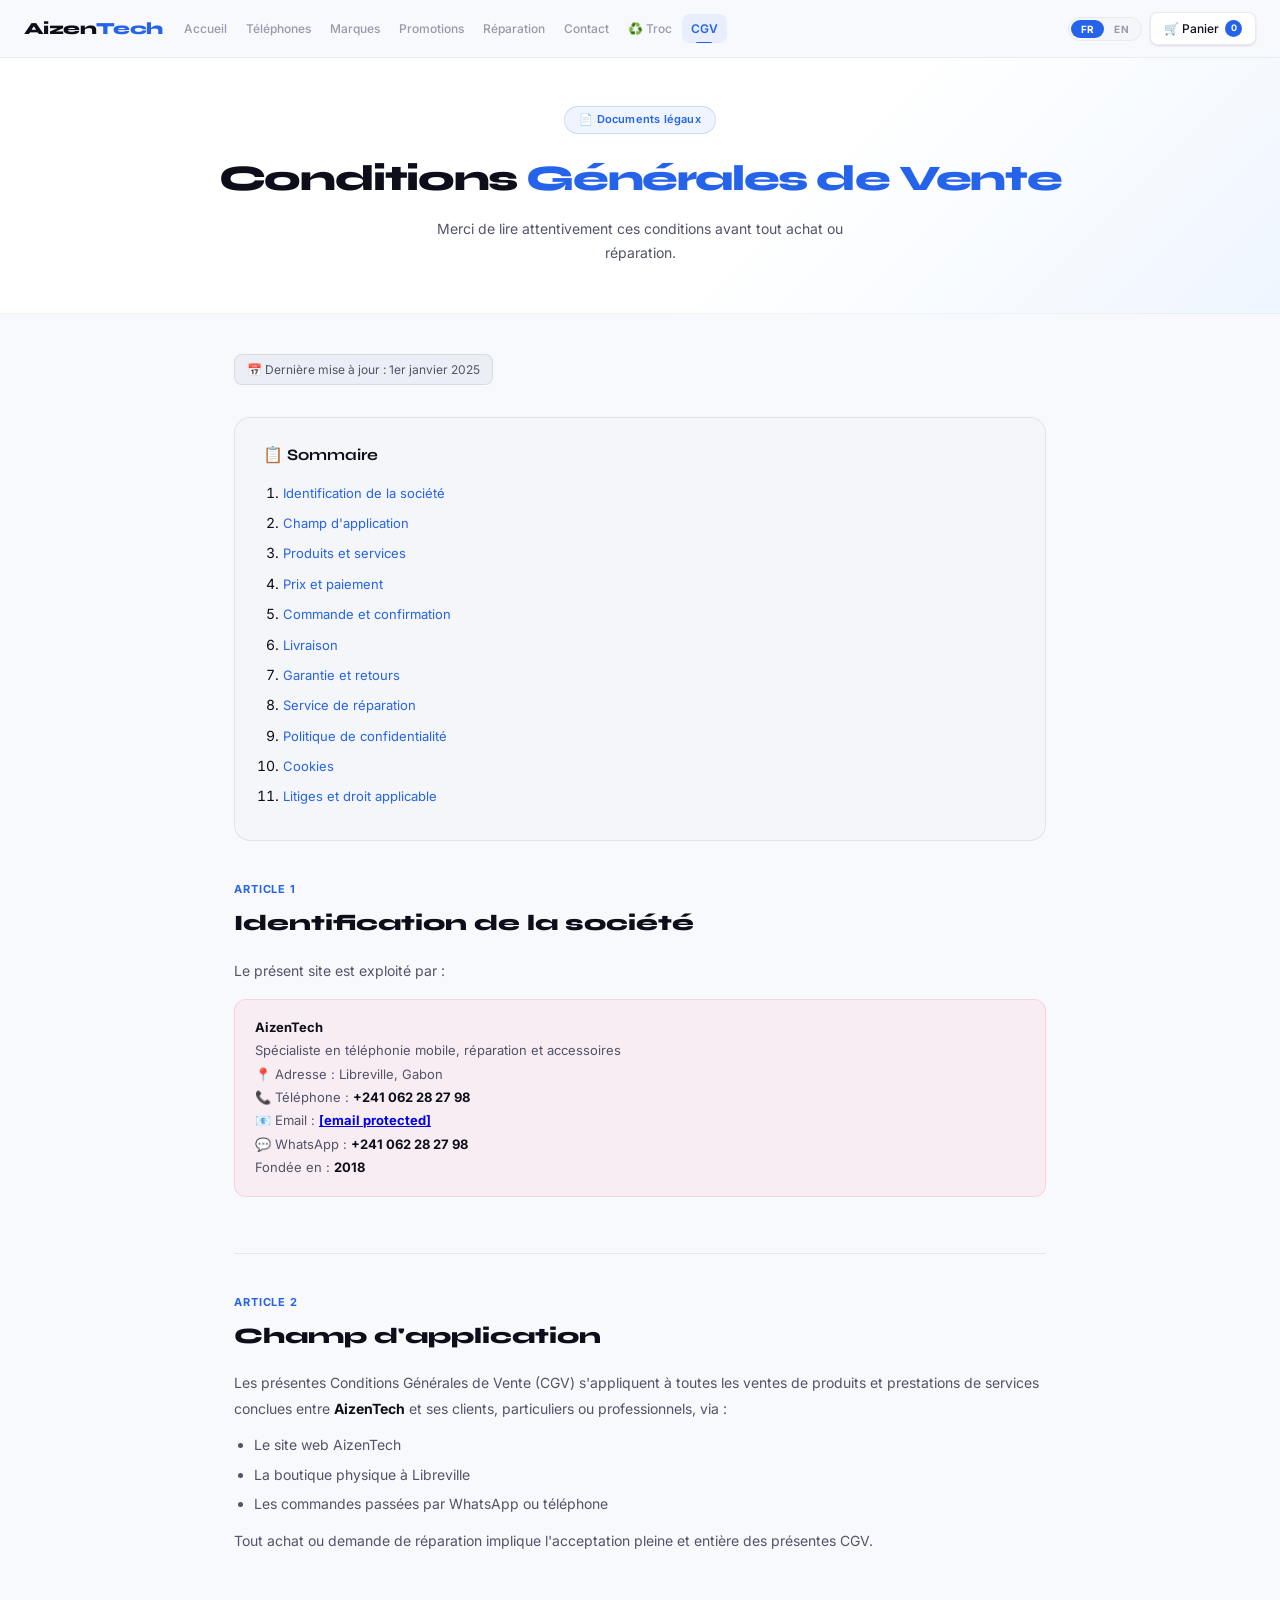
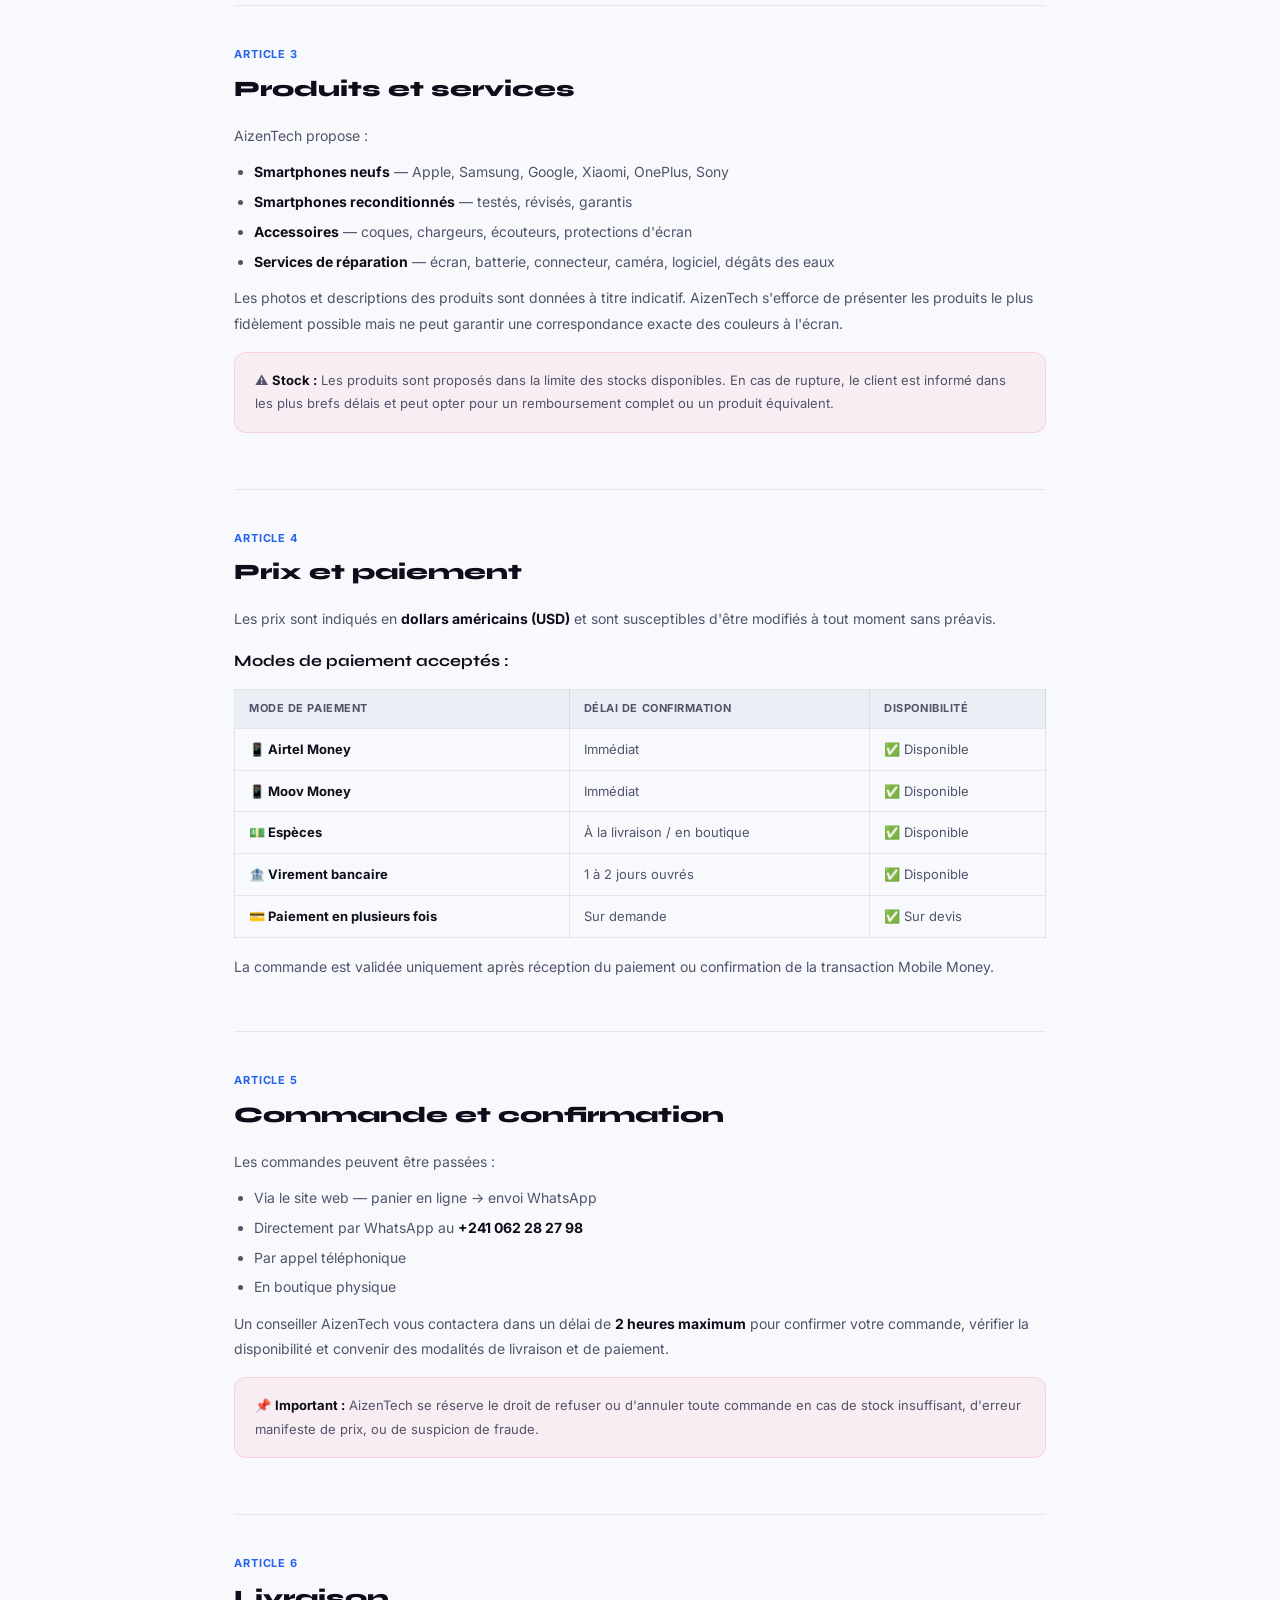
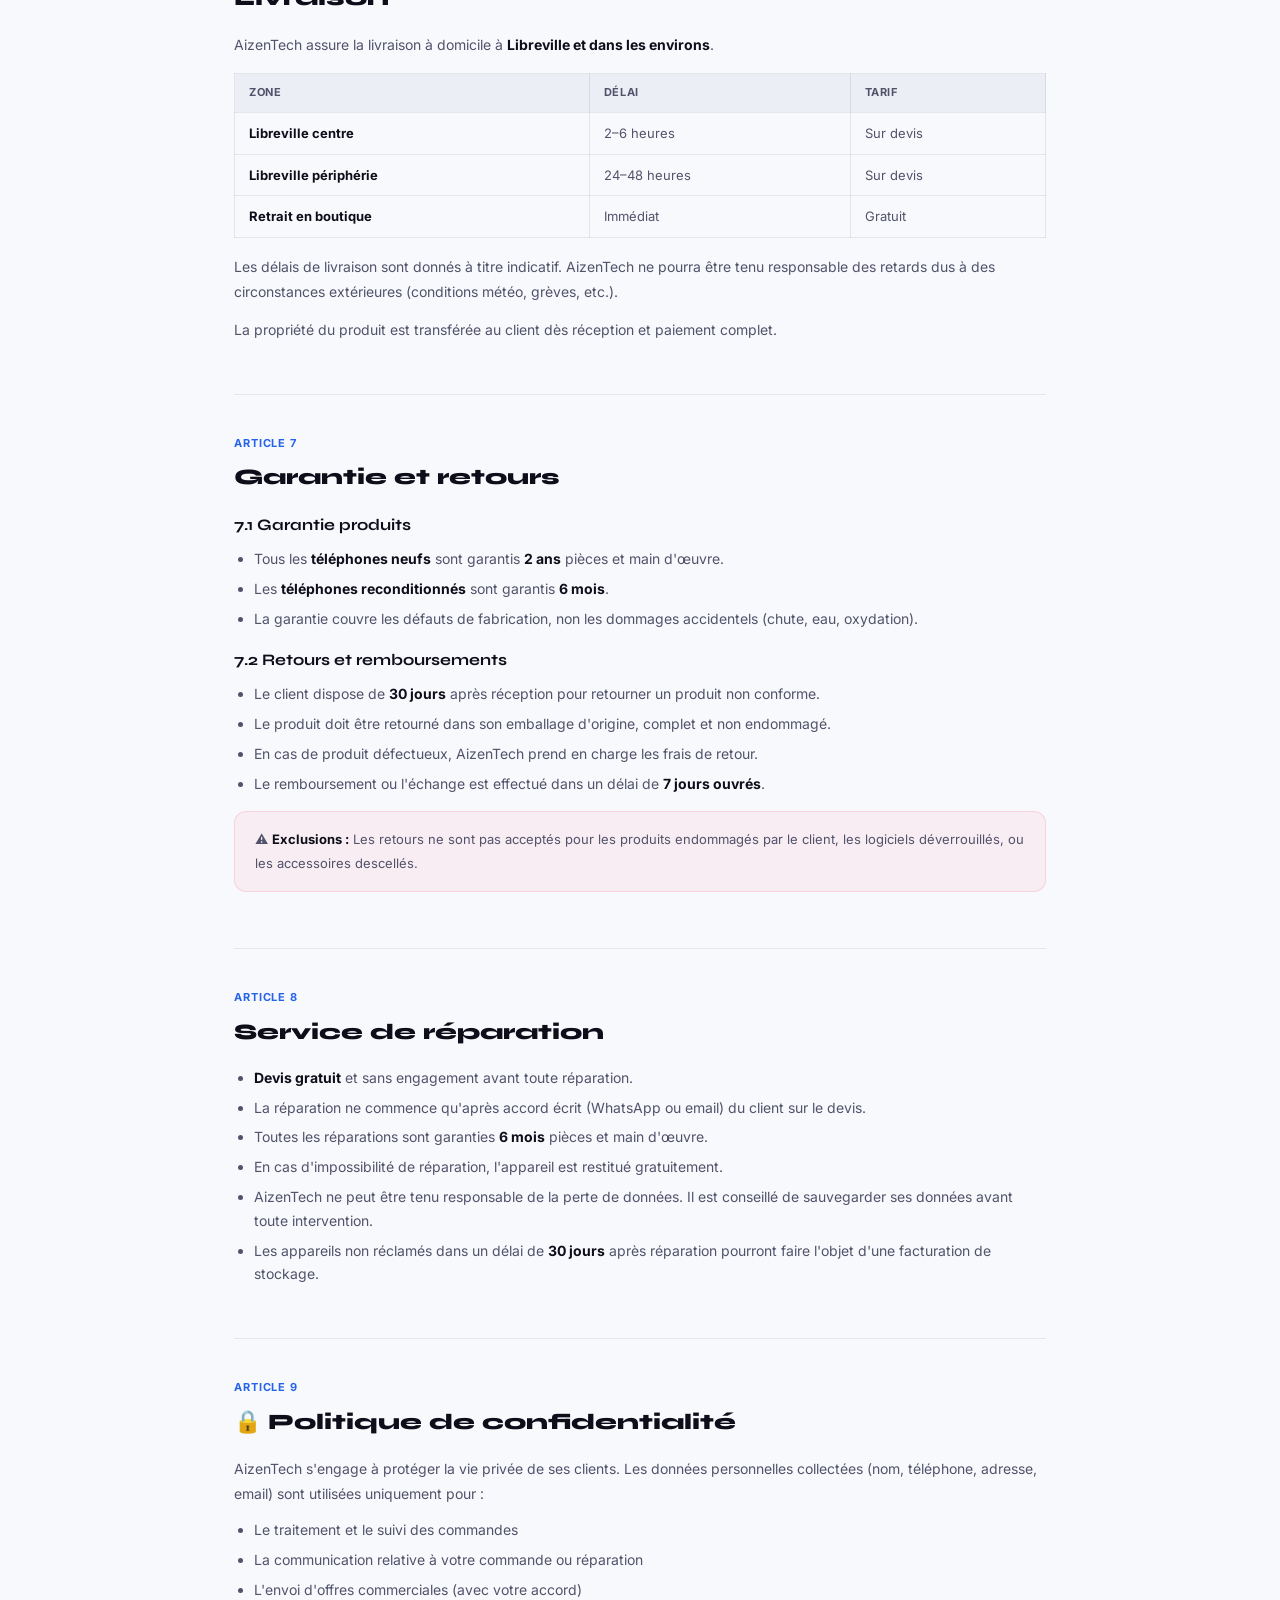
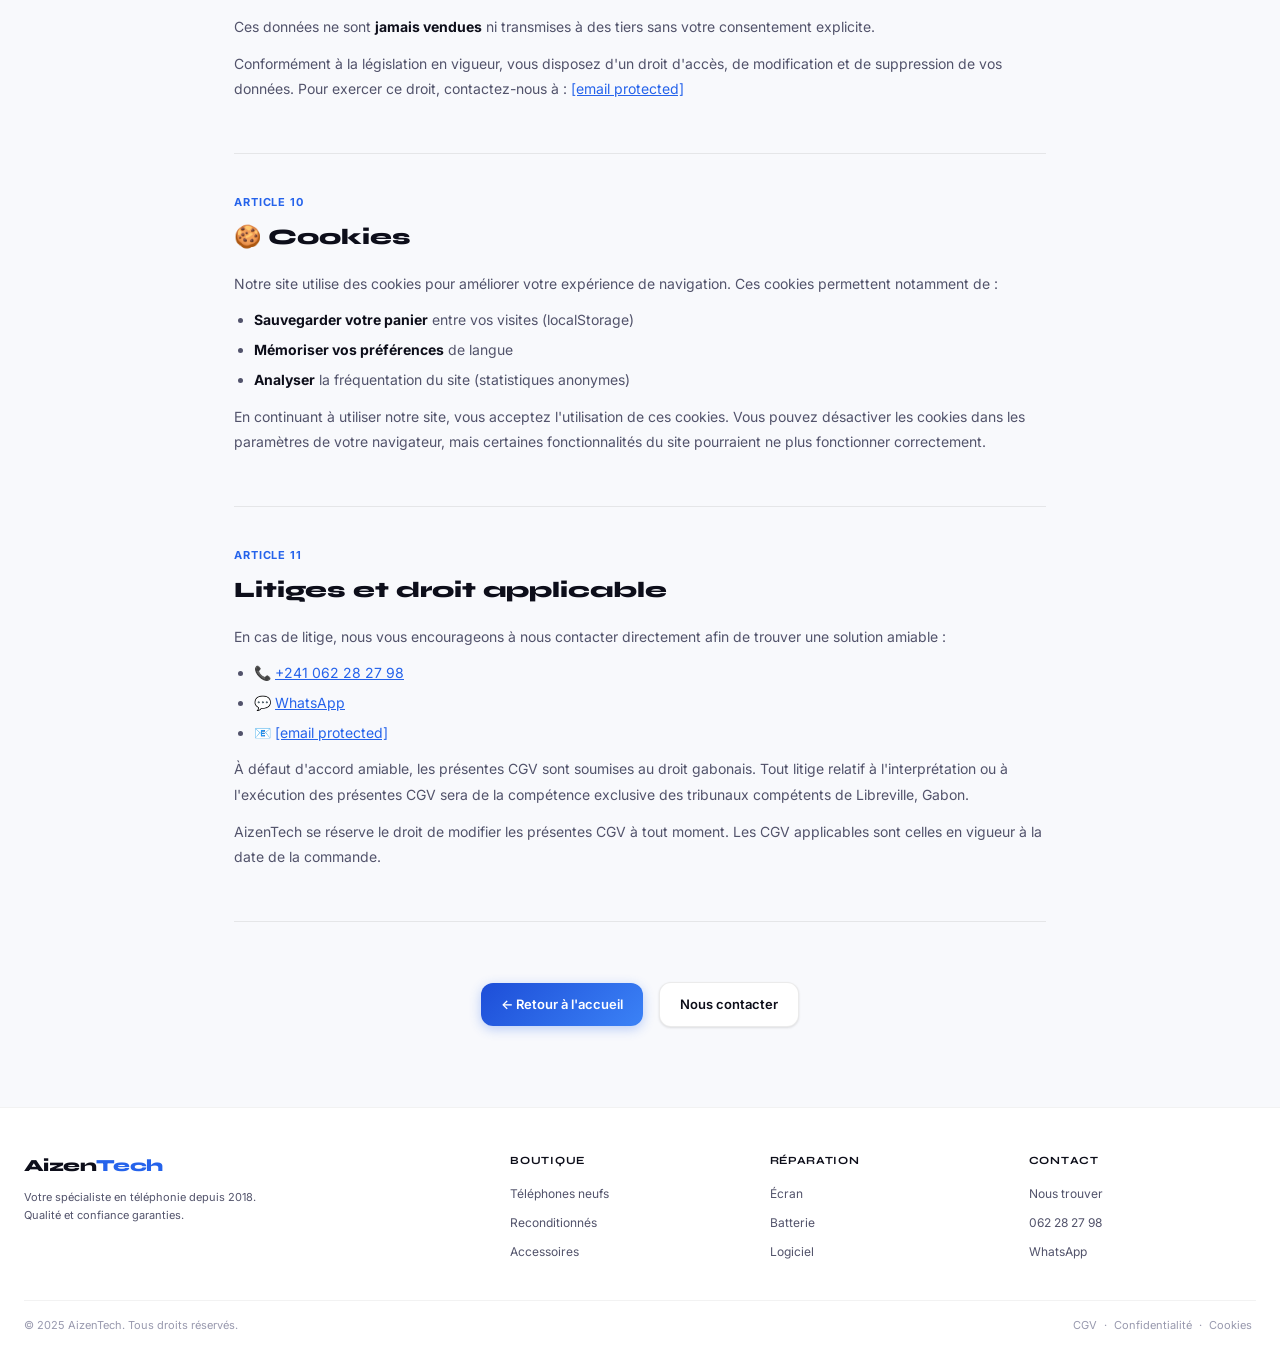
==== commit 9b55b359: "Update cgv.html" ====
--- a/cgv.html
+++ b/cgv.html
@@ -188,7 +188,7 @@
     <h2>Produits et services</h2>
     <p>AizenTech propose :</p>
     <ul>
-      <li><strong>Smartphones neufs</strong> — Apple, Samsung, Google, Xiaomi, OnePlus, Sony, Motorola</li>
+      <li><strong>Smartphones neufs</strong> — Apple, Samsung, Google, Xiaomi, OnePlus, Sony</li>
       <li><strong>Smartphones reconditionnés</strong> — testés, révisés, garantis</li>
       <li><strong>Accessoires</strong> — coques, chargeurs, écouteurs, protections d'écran</li>
       <li><strong>Services de réparation</strong> — écran, batterie, connecteur, caméra, logiciel, dégâts des eaux</li>
--- a/style.css
+++ b/style.css
@@ -1,415 +1,451 @@
 @import url('https://fonts.googleapis.com/css2?family=Syne:wght@400;600;700;800&family=Inter:wght@300;400;500;600;700&display=swap');
 
 /* ============================================================
-   AIZENTECH — DESIGN SYSTEM 2026
+   AIZENTECH — DESIGN SYSTEM 2026 — PREMIUM
    ============================================================ */
-
-*, *::before, *::after { margin: 0; padding: 0; box-sizing: border-box; }
-
-:root {
-  --bg:#FAFAFA; --bg2:#F3F3F5; --bg3:#FFFFFF;
-  --surface:#F5F5F7; --surface2:#FFFFFF; --surface3:#F0F0F2;
-  --border:rgba(0,0,0,0.09); --border2:rgba(0,0,0,0.06);
-  --text:#111118; --text2:#56566A; --text3:#A0A0B0;
-  --accent:#2563EB; --accent-pale:rgba(37,99,235,0.08); --accent-mid:rgba(37,99,235,0.15);
-  --accent2:#0F766E; --green:#16A34A; --gold:#B45309; --red:#DC2626;
-  --grad-accent:linear-gradient(135deg,#1D4ED8 0%,#2563EB 100%);
-  --font:'Inter',-apple-system,BlinkMacSystemFont,'Helvetica Neue',sans-serif;
-  --font-display:'Syne',-apple-system,BlinkMacSystemFont,sans-serif;
-  --max-w:1240px; --nav-h:56px;
-  --r-sm:8px; --r-md:12px; --r-lg:18px; --r-xl:20px;
+*,*::before,*::after{margin:0;padding:0;box-sizing:border-box}
+:root{
+  --bg:#F8F9FC;--bg2:#F0F1F5;--surface:#FFFFFF;--surface2:#F5F6FA;--surface3:#ECEEF5;
+  --border:rgba(0,0,0,0.08);--border2:rgba(0,0,0,0.05);
+  --text:#0D0E1A;--text2:#52536B;--text3:#9899AE;
+  --accent:#2563EB;--accent-pale:rgba(37,99,235,0.07);--accent-mid:rgba(37,99,235,0.18);
+  --accent-dark:#1D4ED8;--accent2:#059669;
+  --green:#16A34A;--gold:#B45309;--red:#DC2626;
+  --grad:linear-gradient(135deg,#1D4ED8 0%,#3B82F6 100%);
+  --shadow-sm:0 1px 3px rgba(0,0,0,0.07),0 1px 2px rgba(0,0,0,0.05);
+  --shadow-md:0 4px 16px rgba(0,0,0,0.09),0 2px 6px rgba(0,0,0,0.05);
+  --shadow-lg:0 16px 48px rgba(0,0,0,0.12),0 4px 12px rgba(0,0,0,0.07);
+  --font:'Inter',-apple-system,sans-serif;
+  --font-d:'Syne',-apple-system,sans-serif;
+  --max-w:1280px;--nav-h:58px;
+  --r-sm:8px;--r-md:12px;--r-lg:16px;--r-xl:20px;--r-2xl:24px;
 }
-
-html { scroll-behavior:smooth; }
-body { font-family:var(--font); background:var(--bg); color:var(--text); min-height:100vh; overflow-x:hidden; -webkit-font-smoothing:antialiased; font-size:14px; line-height:1.6; }
-
-/* NAV */
-nav { position:sticky; top:0; z-index:200; height:var(--nav-h); background:rgba(250,250,250,0.96); backdrop-filter:blur(20px); -webkit-backdrop-filter:blur(20px); border-bottom:1px solid var(--border2); display:flex; align-items:center; padding:0 20px; gap:10px; }
-.logo { font-family:var(--font-display); font-size:16px; font-weight:800; letter-spacing:-0.5px; text-decoration:none; color:var(--text); flex-shrink:0; }
-.logo span { color:var(--accent); }
-.nav-links { display:flex; align-items:center; gap:1px; flex:1; min-width:0; }
-.nav-links a { font-size:12px; font-weight:500; color:var(--text3); text-decoration:none; padding:5px 8px; border-radius:6px; transition:color .15s,background .15s; white-space:nowrap; position:relative; }
-.nav-links a:hover { color:var(--text); background:var(--surface); }
-.nav-links a.active { color:var(--accent)!important; background:var(--accent-pale); font-weight:600; }
-.nav-links a.active::after { content:''; position:absolute; bottom:-1px; left:50%; transform:translateX(-50%); width:14px; height:2px; background:var(--accent); border-radius:2px; }
-.nav-right { display:flex; align-items:center; gap:7px; margin-left:auto; flex-shrink:0; }
-.lang-toggle { display:flex; background:var(--surface); border-radius:20px; padding:2px; border:1px solid var(--border2); }
-.lang-btn { padding:3px 9px; border-radius:14px; font-size:10px; font-weight:600; cursor:pointer; border:none; background:none; color:var(--text3); transition:all .2s; font-family:inherit; }
-.lang-btn.active { background:var(--accent); color:white; }
-.cart-btn { cursor:pointer; background:var(--surface); border:1px solid var(--border); border-radius:var(--r-sm); padding:6px 12px; font-size:12px; display:flex; align-items:center; gap:6px; transition:all .2s; color:var(--text); text-decoration:none; font-family:inherit; font-weight:500; }
-.cart-btn:hover { border-color:var(--accent); background:var(--accent-pale); color:var(--accent); }
-.cart-count { background:var(--accent); color:white; border-radius:50%; width:16px; height:16px; font-size:9px; font-weight:700; display:flex; align-items:center; justify-content:center; }
+html{scroll-behavior:smooth}
+body{font-family:var(--font);background:var(--bg);color:var(--text);min-height:100vh;overflow-x:hidden;-webkit-font-smoothing:antialiased;font-size:14px;line-height:1.6}
+
+/* ══════════════════════════════════ NAV */
+nav{position:sticky;top:0;z-index:300;height:var(--nav-h);background:rgba(248,249,252,0.95);backdrop-filter:blur(24px);-webkit-backdrop-filter:blur(24px);border-bottom:1px solid var(--border2);display:flex;align-items:center;padding:0 24px;gap:12px}
+.logo{font-family:var(--font-d);font-size:17px;font-weight:800;letter-spacing:-.6px;text-decoration:none;color:var(--text);flex-shrink:0}
+.logo span{color:var(--accent)}
+.nav-links{display:flex;align-items:center;gap:1px;flex:1;min-width:0;overflow:hidden}
+.nav-links a{font-size:12px;font-weight:500;color:var(--text3);text-decoration:none;padding:5px 9px;border-radius:7px;transition:color .15s,background .15s;white-space:nowrap;position:relative}
+.nav-links a:hover{color:var(--text);background:var(--surface3)}
+.nav-links a.active{color:var(--accent)!important;background:var(--accent-pale);font-weight:600}
+.nav-links a.active::after{content:'';position:absolute;bottom:-1px;left:50%;transform:translateX(-50%);width:16px;height:2px;background:var(--accent);border-radius:2px}
+.nav-right{display:flex;align-items:center;gap:8px;margin-left:auto;flex-shrink:0}
+.lang-toggle{display:flex;background:var(--surface2);border-radius:20px;padding:2px;border:1px solid var(--border2)}
+.lang-btn{padding:3px 10px;border-radius:14px;font-size:10px;font-weight:700;cursor:pointer;border:none;background:none;color:var(--text3);transition:all .2s;font-family:inherit;letter-spacing:.3px}
+.lang-btn.active{background:var(--accent);color:white}
+.cart-btn{cursor:pointer;background:var(--surface);border:1px solid var(--border);border-radius:var(--r-sm);padding:6px 13px;font-size:12px;display:flex;align-items:center;gap:6px;transition:all .2s;color:var(--text);text-decoration:none;font-family:inherit;font-weight:500;box-shadow:var(--shadow-sm)}
+.cart-btn:hover{border-color:var(--accent);background:var(--accent-pale);color:var(--accent)}
+.cart-count{background:var(--accent);color:white;border-radius:50%;width:17px;height:17px;font-size:9px;font-weight:700;display:flex;align-items:center;justify-content:center}
 
 /* HAMBURGER */
-.nav-hamburger { display:none; flex-direction:column; gap:4px; background:none; border:none; cursor:pointer; padding:6px; z-index:210; flex-shrink:0; }
-.nav-hamburger span { display:block; width:20px; height:2px; background:var(--text); border-radius:2px; transition:all .3s; }
-.nav-hamburger.open span:nth-child(1) { transform:rotate(45deg) translate(4px,4px); }
-.nav-hamburger.open span:nth-child(2) { opacity:0; width:0; }
-.nav-hamburger.open span:nth-child(3) { transform:rotate(-45deg) translate(4px,-4px); }
-
-/* FLASH BANNER */
-.flash-banner { background:#EFF6FF; border-bottom:1px solid rgba(37,99,235,0.15); padding:10px 20px; }
-.flash-banner-inner { max-width:var(--max-w); margin:0 auto; display:flex; align-items:center; justify-content:space-between; gap:14px; flex-wrap:wrap; }
-.flash-left { display:flex; align-items:center; gap:10px; flex-wrap:wrap; }
-.flash-badge { background:var(--accent); color:white; border-radius:5px; padding:2px 8px; font-size:9px; font-weight:700; letter-spacing:.8px; white-space:nowrap; text-transform:uppercase; }
-.flash-text h2 { font-size:13px; font-weight:700; margin-bottom:1px; font-family:var(--font-display); color:var(--text); }
-.flash-text h2 span { color:var(--accent); }
-.flash-text p { font-size:11px; color:var(--text2); }
-.flash-right { display:flex; align-items:center; gap:12px; flex-wrap:wrap; }
-.flash-countdown { display:flex; align-items:center; gap:4px; }
-.flash-count-block { text-align:center; }
-.flash-count-num { display:block; font-family:var(--font-display); font-size:17px; font-weight:800; color:var(--accent); background:white; border:1px solid rgba(37,99,235,0.2); border-radius:5px; padding:2px 7px; min-width:36px; text-align:center; }
-.flash-count-label { font-size:9px; color:var(--text3); font-weight:600; text-transform:uppercase; letter-spacing:.5px; margin-top:2px; display:block; }
-.flash-sep { font-family:var(--font-display); font-weight:800; color:var(--accent); font-size:16px; padding:0 1px; }
-.flash-cta { padding:7px 13px; font-size:12px; white-space:nowrap; }
-
-/* HERO */
-.hero { max-width:var(--max-w); margin:0 auto; padding:48px 20px 40px; display:grid; grid-template-columns:1fr 1fr; align-items:center; gap:36px; }
-.hero-content { max-width:520px; }
-.hero-badge { display:inline-flex; align-items:center; gap:6px; background:var(--accent-pale); border:1px solid var(--accent-mid); color:var(--accent); border-radius:20px; padding:4px 12px; font-size:11px; font-weight:600; margin-bottom:16px; }
-.hero h1 { font-family:var(--font-display); font-size:38px; font-weight:800; letter-spacing:-1.5px; color:var(--text); line-height:1.08; margin-bottom:14px; }
-.hero h1 em { font-style:normal; color:var(--accent); display:block; font-size:42px; }
-.hero-intro { font-size:13px; color:var(--text2); line-height:1.7; margin-bottom:10px; }
-.hero-services-list { list-style:none; margin-bottom:18px; display:flex; flex-direction:column; gap:5px; }
-.hero-services-list li a { font-size:13px; color:var(--text2); text-decoration:none; padding:3px 0; transition:color .15s; display:flex; align-items:center; gap:6px; }
-.hero-services-list li a:hover { color:var(--accent); }
-.hero-actions { display:flex; gap:10px; flex-wrap:wrap; }
-.hero-visual { display:flex; align-items:flex-end; justify-content:center; gap:0px; }
-.hero-phone-img { position:relative; border-radius:14px; overflow:hidden; background:var(--surface3); border:1px solid var(--border); transition:all .25s; flex-shrink:0; text-decoration:none; }
-.hero-phone-img img { display:block; width:90px; height:178px; object-fit:cover; }
-.hero-phone-img.large img { width:108px; height:216px; }
-.hero-phone-img:hover { transform:translateY(-6px); box-shadow:0 16px 40px rgba(0,0,0,0.12); }
-.phone-price-tag { position:absolute; bottom:6px; left:50%; transform:translateX(-50%); background:rgba(0,0,0,0.75); color:white; border-radius:5px; padding:2px 7px; font-size:10px; font-weight:700; white-space:nowrap; }
-.phone-hover-label { position:absolute; top:6px; left:50%; transform:translateX(-50%); background:var(--accent); color:white; border-radius:4px; padding:2px 7px; font-size:10px; font-weight:700; white-space:nowrap; opacity:0; transition:opacity .2s; }
-.hero-phone-img:hover .phone-hover-label { opacity:1; }
-
-/* BUTTONS */
-.btn-primary { display:inline-flex; align-items:center; gap:7px; background:var(--accent); color:white; border-radius:var(--r-md); padding:10px 18px; font-size:13px; font-weight:600; text-decoration:none; font-family:inherit; cursor:pointer; border:none; transition:all .2s; box-shadow:0 2px 10px rgba(37,99,235,0.22); }
-.btn-primary:hover { background:#1D4ED8; transform:translateY(-1px); }
-.btn-secondary { display:inline-flex; align-items:center; gap:7px; background:white; color:var(--text); border:1px solid var(--border); border-radius:var(--r-md); padding:10px 18px; font-size:13px; font-weight:600; text-decoration:none; font-family:inherit; cursor:pointer; transition:all .2s; }
-.btn-secondary:hover { border-color:var(--accent); color:var(--accent); background:var(--accent-pale); }
-
-/* STATS */
-.stats { background:white; border-top:1px solid var(--border2); border-bottom:1px solid var(--border2); }
-.stats-inner { max-width:var(--max-w); margin:0 auto; display:flex; align-items:center; justify-content:space-around; padding:22px 20px; gap:14px; flex-wrap:wrap; }
-.stat { text-align:center; }
-.stat-num { font-family:var(--font-display); font-size:24px; font-weight:800; color:var(--accent); letter-spacing:-.8px; }
-.stat-label { font-size:10px; color:var(--text3); font-weight:600; text-transform:uppercase; letter-spacing:.5px; margin-top:2px; }
-
-/* BRANDS */
-.brands-strip { background:var(--surface); border-bottom:1px solid var(--border2); padding:10px 0; }
-.brands-inner { max-width:var(--max-w); margin:0 auto; display:flex; align-items:center; gap:0; padding:0 20px; overflow-x:auto; scrollbar-width:none; -webkit-overflow-scrolling:touch; }
-.brands-inner::-webkit-scrollbar { display:none; }
-.brand-name { font-family:var(--font-display); font-size:12px; font-weight:700; color:var(--text3); cursor:pointer; padding:5px 12px; border-radius:6px; transition:all .2s; white-space:nowrap; flex-shrink:0; }
-.brand-name:hover { color:var(--accent); background:var(--accent-pale); }
-
-/* SECTION */
-.section { max-width:var(--max-w); margin:0 auto; padding:40px 20px; }
-.section-header { display:flex; align-items:center; justify-content:space-between; margin-bottom:18px; }
-.section-title { font-family:var(--font-display); font-size:21px; font-weight:800; letter-spacing:-.6px; }
-.section-link { font-size:12px; color:var(--accent); text-decoration:none; font-weight:600; }
-
-/* FILTER TABS */
-.filter-tabs { display:flex; gap:5px; flex-wrap:wrap; margin-bottom:18px; overflow-x:auto; scrollbar-width:none; -webkit-overflow-scrolling:touch; padding-bottom:2px; }
-.filter-tabs::-webkit-scrollbar { display:none; }
-.filter-tab { padding:5px 13px; border-radius:20px; font-size:11px; font-weight:600; cursor:pointer; border:1px solid var(--border); background:white; color:var(--text2); font-family:inherit; transition:all .18s; white-space:nowrap; flex-shrink:0; }
-.filter-tab:hover { border-color:var(--accent); color:var(--accent); }
-.filter-tab.active { background:var(--accent); color:white; border-color:var(--accent); }
-
-/* PRODUCT GRID */
-.product-grid { display:grid; grid-template-columns:repeat(auto-fill,minmax(192px,1fr)); gap:12px; }
-.product-card { background:white; border:1px solid var(--border); border-radius:var(--r-xl); overflow:hidden; cursor:pointer; transition:all .22s ease; display:flex; flex-direction:column; }
-.product-card:hover { border-color:rgba(37,99,235,0.22); transform:translateY(-3px); box-shadow:0 10px 28px rgba(0,0,0,0.09); }
-.card-img { position:relative; background:var(--surface); height:170px; overflow:hidden; }
-.card-img img { width:100%; height:100%; object-fit:contain; padding:10px; transition:transform .35s; }
-.product-card:hover .card-img img { transform:scale(1.04); }
-.card-badge { position:absolute; top:8px; left:8px; border-radius:4px; padding:2px 7px; font-size:9px; font-weight:700; letter-spacing:.6px; text-transform:uppercase; z-index:2; }
-.card-badge.new { background:var(--accent); color:white; }
-.card-badge.sale { background:#DC2626; color:white; }
-.card-wish { position:absolute; top:8px; right:8px; background:rgba(255,255,255,0.88); border:none; border-radius:50%; width:26px; height:26px; font-size:13px; cursor:pointer; display:flex; align-items:center; justify-content:center; transition:all .18s; z-index:2; color:var(--text2); }
-.card-wish:hover { transform:scale(1.15); color:#DC2626; }
-
-/* Card image gallery dots */
-.card-img-dots { position:absolute; bottom:6px; left:50%; transform:translateX(-50%); display:flex; gap:3px; }
-.card-img-dot { width:5px; height:5px; border-radius:50%; background:rgba(255,255,255,0.5); cursor:pointer; transition:background .15s; }
-.card-img-dot.active { background:white; }
-
-.card-options { padding:9px 11px 0; }
-.option-label { font-size:10px; color:var(--text3); font-weight:700; text-transform:uppercase; letter-spacing:.5px; margin-bottom:5px; }
-.color-dots { display:flex; gap:4px; flex-wrap:wrap; }
-.color-dot { width:15px; height:15px; border-radius:50%; border:2px solid transparent; cursor:pointer; transition:all .15s; outline:2px solid transparent; outline-offset:2px; }
-.color-dot:hover { outline-color:var(--text3); }
-.color-dot.selected { outline-color:var(--accent); border-color:white; }
-.memory-pills { display:flex; gap:3px; flex-wrap:wrap; }
-.memory-pill { padding:2px 6px; border-radius:4px; font-size:10px; font-weight:600; cursor:pointer; border:1px solid var(--border); background:var(--surface); color:var(--text2); font-family:inherit; transition:all .15s; }
-.memory-pill.selected { background:var(--accent); color:white; border-color:var(--accent); }
-.card-info { padding:9px 11px 7px; flex:1; }
-.card-brand { font-size:9px; color:var(--accent); font-weight:700; text-transform:uppercase; letter-spacing:.05em; margin-bottom:2px; }
-.card-name { font-family:var(--font-display); font-weight:700; font-size:12px; margin-bottom:5px; line-height:1.3; }
-.card-specs { display:flex; gap:3px; flex-wrap:wrap; margin-bottom:6px; }
-.spec-pill { background:var(--surface); border:1px solid var(--border2); border-radius:3px; padding:1px 5px; font-size:9px; color:var(--text2); }
-.card-footer { display:flex; align-items:center; justify-content:space-between; gap:4px; }
-.price { font-family:var(--font-display); font-size:15px; font-weight:800; color:var(--accent); }
-.price-old { font-size:10px; color:var(--text3); text-decoration:line-through; margin-left:3px; }
-.stars { font-size:9px; color:var(--gold); }
-.rating-count { font-size:9px; color:var(--text3); }
-.card-actions { display:flex; gap:5px; padding:0 9px 9px; margin-top:auto; }
-.card-action-add,.card-action-buy { flex:1; padding:7px 4px; border-radius:var(--r-sm); font-size:11px; font-weight:600; cursor:pointer; font-family:inherit; transition:all .18s; border:1px solid transparent; }
-.card-action-add { background:var(--surface); border-color:var(--border); color:var(--text); }
-.card-action-add:hover { border-color:var(--accent); color:var(--accent); background:var(--accent-pale); }
-.card-action-buy { background:var(--accent); color:white; }
-.card-action-buy:hover { background:#1D4ED8; }
-
-/* MODAL */
-.modal-overlay { position:fixed; inset:0; background:rgba(0,0,0,0.4); backdrop-filter:blur(8px); z-index:500; display:flex; align-items:center; justify-content:center; padding:16px; opacity:0; pointer-events:none; transition:opacity .25s; }
-.modal-overlay.open { opacity:1; pointer-events:all; }
-.modal { background:white; border-radius:20px; max-width:760px; width:100%; max-height:90vh; overflow-y:auto; display:grid; grid-template-columns:240px 1fr; box-shadow:0 30px 80px rgba(0,0,0,0.18); animation:modalPop .25s ease; }
-@keyframes modalPop { from { transform:scale(0.95); opacity:0; } to { transform:scale(1); opacity:1; } }
-.modal-img { background:var(--surface); border-radius:20px 0 0 20px; display:flex; align-items:center; justify-content:center; min-height:280px; padding:16px; flex-direction:column; gap:10px; }
-.modal-img img { max-width:100%; max-height:220px; object-fit:contain; }
-.modal-body { padding:20px 22px; position:relative; overflow-y:auto; }
-.modal-close { position:absolute; top:12px; right:12px; background:var(--surface); border:none; border-radius:50%; width:28px; height:28px; font-size:13px; cursor:pointer; display:flex; align-items:center; justify-content:center; transition:all .18s; }
-.modal-close:hover { background:var(--border); }
-.modal-brand { font-size:10px; color:var(--accent); font-weight:700; text-transform:uppercase; letter-spacing:.08em; margin-bottom:3px; }
-.modal-name { font-family:var(--font-display); font-size:18px; font-weight:800; letter-spacing:-.5px; margin-bottom:6px; }
-.modal-price { font-family:var(--font-display); font-size:24px; font-weight:800; color:var(--accent); margin-bottom:3px; }
-.modal-price-note { font-size:11px; color:var(--text3); margin-bottom:12px; }
-.modal-section-title { font-size:10px; color:var(--text3); font-weight:700; text-transform:uppercase; letter-spacing:.7px; margin-bottom:7px; margin-top:12px; }
-.modal-colors { display:flex; gap:6px; flex-wrap:wrap; }
-.modal-color-dot { width:20px; height:20px; border-radius:50%; cursor:pointer; border:2px solid transparent; outline:2px solid transparent; outline-offset:2px; transition:all .15s; }
-.modal-color-dot:hover { outline-color:var(--text3); }
-.modal-color-dot.selected { outline-color:var(--accent); border-color:white; }
-.modal-memory { display:flex; gap:5px; flex-wrap:wrap; }
-.modal-mem-btn { padding:5px 10px; border-radius:7px; font-size:11px; font-weight:600; cursor:pointer; border:1px solid var(--border); background:var(--surface); color:var(--text); font-family:inherit; transition:all .15s; text-align:center; }
-.modal-mem-btn.selected { background:var(--accent); color:white; border-color:var(--accent); }
-.modal-specs-list { display:grid; grid-template-columns:1fr 1fr; gap:5px; margin-bottom:16px; }
-.modal-spec-item { background:var(--surface); border-radius:7px; padding:7px 9px; }
-.modal-spec-key { font-size:9px; color:var(--text3); font-weight:700; text-transform:uppercase; letter-spacing:.5px; margin-bottom:1px; }
-.modal-spec-val { font-size:11px; font-weight:600; color:var(--text); }
-.modal-buttons { display:flex; gap:7px; }
-.modal-add-btn-split { flex:1; padding:10px; background:var(--surface); border:1px solid var(--border); border-radius:9px; font-size:12px; font-weight:600; cursor:pointer; font-family:inherit; transition:all .2s; }
-.modal-add-btn-split:hover { border-color:var(--accent); color:var(--accent); }
-.modal-buy-btn { flex:1; padding:10px; background:var(--accent); color:white; border:none; border-radius:9px; font-size:12px; font-weight:600; cursor:pointer; font-family:inherit; transition:all .2s; }
-.modal-buy-btn:hover { background:#1D4ED8; }
-
-/* Modal thumbnails */
-.modal-thumbs { display:flex; gap:5px; justify-content:center; flex-wrap:wrap; }
-.modal-thumb { width:40px; height:40px; border-radius:7px; object-fit:contain; border:2px solid var(--border); cursor:pointer; background:white; padding:3px; transition:border-color .15s; }
-.modal-thumb.active,.modal-thumb:hover { border-color:var(--accent); }
-
-/* FEATURES */
-.features { background:var(--surface); border-top:1px solid var(--border2); border-bottom:1px solid var(--border2); }
-.features-inner { max-width:var(--max-w); margin:0 auto; display:grid; grid-template-columns:repeat(4,1fr); padding:24px 20px; gap:18px; }
-.feature-item { display:flex; align-items:flex-start; gap:10px; }
-.feature-icon { font-size:20px; flex-shrink:0; }
-.feature-title { font-weight:700; font-size:12px; margin-bottom:2px; }
-.feature-desc { font-size:11px; color:var(--text2); line-height:1.5; }
-
-/* TOAST */
-.toast { position:fixed; bottom:76px; right:16px; background:white; border:1px solid var(--border); border-left:3px solid var(--accent); border-radius:9px; padding:9px 14px; display:flex; align-items:center; gap:7px; font-size:12px; font-weight:500; box-shadow:0 6px 20px rgba(0,0,0,0.12); z-index:999; opacity:0; transform:translateY(8px); pointer-events:none; transition:all .25s; max-width:280px; }
-.toast.show { opacity:1; transform:translateY(0); }
-.toast-dot { width:6px; height:6px; border-radius:50%; background:var(--accent); flex-shrink:0; }
-
-/* FOOTER */
-footer { background:white; border-top:1px solid var(--border2); padding:40px 20px 18px; }
-.footer-inner { max-width:var(--max-w); margin:0 auto; display:grid; grid-template-columns:2fr 1fr 1fr 1fr; gap:28px; margin-bottom:28px; }
-.footer-brand p { font-size:11px; color:var(--text2); line-height:1.6; margin-top:9px; max-width:240px; }
-.footer-col h4 { font-family:var(--font-display); font-size:11px; font-weight:700; text-transform:uppercase; letter-spacing:.7px; margin-bottom:10px; color:var(--text); }
-.footer-col ul { list-style:none; }
-.footer-col ul li { margin-bottom:6px; }
-.footer-col ul li a { font-size:11px; color:var(--text2); text-decoration:none; transition:color .15s; }
-.footer-col ul li a:hover { color:var(--accent); }
-.footer-bottom { border-top:1px solid var(--border2); padding-top:14px; max-width:var(--max-w); margin:0 auto; display:flex; align-items:center; justify-content:space-between; font-size:11px; color:var(--text3); }
-.footer-legal-links a { color:var(--text3); text-decoration:none; margin:0 3px; transition:color .15s; }
-.footer-legal-links a:hover { color:var(--accent); }
-.footer-notoriete { margin-top:10px; }
-.notoriete-title { font-size:10px; font-weight:700; color:var(--text2); margin-bottom:4px; }
-.notoriete-stars { font-size:12px; color:var(--gold); margin-bottom:6px; }
-.notoriete-stars strong { color:var(--text); }
-.notoriete-stars span { font-size:10px; color:var(--text3); }
-.notoriete-badges { display:flex; flex-wrap:wrap; gap:4px; margin-bottom:6px; }
-.notoriete-badge { background:var(--surface); border:1px solid var(--border2); border-radius:4px; padding:2px 7px; font-size:10px; color:var(--text3); white-space:nowrap; }
-.notoriete-presse { font-size:10px; color:var(--text3); }
-
-/* PAGE HEADER */
-.page-header { background:white; border-bottom:1px solid var(--border2); padding:40px 20px; text-align:center; }
-.page-header h1 { font-size:34px; font-weight:800; margin-bottom:8px; letter-spacing:-1.4px; font-family:var(--font-display); color:var(--text); }
-.page-header h1 span { color:var(--accent); }
-.page-header p { color:var(--text2); font-size:14px; max-width:440px; margin:0 auto; line-height:1.7; }
-
-/* REPAIR PAGE */
-.repair-grid { display:grid; grid-template-columns:repeat(auto-fill,minmax(250px,1fr)); gap:14px; }
-.repair-card { background:white; border:1px solid var(--border); border-radius:var(--r-xl); padding:20px; transition:all .25s ease; box-shadow:0 1px 4px rgba(0,0,0,0.05); }
-.repair-card:hover { border-color:rgba(37,99,235,0.22); transform:translateY(-3px); box-shadow:0 10px 28px rgba(0,0,0,0.09); }
-.repair-icon { font-size:26px; margin-bottom:9px; }
-.repair-title { font-size:14px; font-weight:700; margin-bottom:5px; font-family:var(--font-display); color:var(--text); }
-.repair-desc { font-size:12px; color:var(--text2); line-height:1.6; margin-bottom:10px; }
-.repair-price { font-size:17px; font-weight:800; color:var(--accent); margin-bottom:10px; font-family:var(--font-display); }
-.repair-items { list-style:none; margin-bottom:12px; }
-.repair-items li { font-size:11px; color:var(--text2); padding:4px 0; border-bottom:1px solid var(--border2); display:flex; justify-content:space-between; }
-.repair-items li:last-child { border-bottom:none; }
-.repair-items li span { color:var(--text); font-weight:600; }
-.repair-brands { display:flex; gap:4px; flex-wrap:wrap; margin-bottom:10px; }
-.repair-brand-tag { background:var(--surface); border:1px solid var(--border2); border-radius:4px; padding:2px 6px; font-size:10px; color:var(--text3); }
-.repair-book-btn { width:100%; padding:9px; background:none; border:1px solid var(--accent); color:var(--accent); border-radius:8px; font-size:12px; font-weight:600; cursor:pointer; font-family:inherit; transition:all .2s; }
-.repair-book-btn:hover { background:var(--accent); color:white; }
-
-/* CONTACT */
-.contact-grid { display:grid; grid-template-columns:1fr 1.5fr; gap:28px; align-items:start; }
-.contact-info-card { background:white; border:1px solid var(--border); border-radius:var(--r-xl); padding:20px; box-shadow:0 1px 4px rgba(0,0,0,0.05); }
-.contact-method { display:flex; align-items:center; gap:11px; padding:10px 0; border-bottom:1px solid var(--border2); }
-.contact-method:last-child { border-bottom:none; }
-.contact-method-icon { width:34px; height:34px; background:var(--accent-pale); border:1px solid var(--accent-mid); border-radius:8px; display:flex; align-items:center; justify-content:center; font-size:13px; flex-shrink:0; }
-.contact-method-label { font-size:9px; color:var(--text3); text-transform:uppercase; letter-spacing:.9px; font-weight:700; }
-.contact-method-value { font-size:13px; font-weight:500; margin-top:2px; }
-.contact-method-value a { color:var(--text); text-decoration:none; transition:color .18s; }
-.contact-method-value a:hover { color:var(--accent); }
-.contact-form { background:white; border:1px solid var(--border); border-radius:var(--r-xl); padding:22px; box-shadow:0 1px 4px rgba(0,0,0,0.05); }
-.form-title { font-size:16px; font-weight:700; margin-bottom:18px; font-family:var(--font-display); color:var(--text); }
-.form-group { margin-bottom:11px; }
-.form-label { font-size:11px; color:var(--text2); margin-bottom:4px; display:block; font-weight:600; }
-.form-input { width:100%; background:var(--surface); border:1px solid var(--border); border-radius:var(--r-md); padding:8px 11px; font-size:13px; color:var(--text); font-family:inherit; outline:none; transition:border-color .2s,box-shadow .2s; }
-.form-input:focus { border-color:var(--accent); box-shadow:0 0 0 3px rgba(37,99,235,0.10); background:white; }
-.form-input::placeholder { color:var(--text3); }
-textarea.form-input { resize:vertical; min-height:85px; }
-.form-row { display:grid; grid-template-columns:1fr 1fr; gap:10px; }
-.form-submit { width:100%; padding:10px; background:var(--accent); color:white; border:none; border-radius:8px; font-size:13px; font-weight:600; cursor:pointer; font-family:inherit; transition:all .2s; margin-top:3px; }
-.form-submit:hover { background:#1D4ED8; transform:translateY(-1px); }
-.map-placeholder { background:white; border:1px solid var(--border); border-radius:var(--r-xl); padding:24px; text-align:center; }
-.map-placeholder h3 { font-size:14px; font-weight:700; margin-bottom:5px; font-family:var(--font-display); }
-.map-placeholder p { font-size:12px; color:var(--text2); }
-.map-emoji { font-size:32px; margin-bottom:10px; }
-.hours-table { width:100%; margin-top:8px; }
-.hours-table tr td { padding:5px 0; font-size:12px; border-bottom:1px solid var(--border2); }
-.hours-table tr:last-child td { border-bottom:none; }
-.hours-table td:last-child { text-align:right; color:var(--green); font-weight:600; }
-
-/* WHATSAPP */
-.whatsapp-float { position:fixed; bottom:18px; left:14px; background:#25D366; color:white; border-radius:50px; padding:9px 14px; display:flex; align-items:center; gap:5px; font-size:12px; font-weight:600; text-decoration:none; box-shadow:0 4px 14px rgba(37,211,102,0.30); z-index:998; transition:all .22s; }
-.whatsapp-float:hover { transform:translateY(-2px); }
-
-/* ============================================================ TROC PAGE */
-.troc-hero { background:linear-gradient(135deg,#0F172A 0%,#1E3A5F 100%); color:white; padding:44px 20px; text-align:center; }
-.troc-hero h1 { font-family:var(--font-display); font-size:32px; font-weight:800; letter-spacing:-1.2px; margin-bottom:9px; }
-.troc-hero h1 span { color:#60A5FA; }
-.troc-hero p { font-size:13px; color:rgba(255,255,255,0.7); max-width:460px; margin:0 auto 16px; line-height:1.7; }
-.troc-steps { display:flex; justify-content:center; gap:7px; flex-wrap:wrap; margin-top:16px; }
-.troc-step { background:rgba(255,255,255,0.1); border:1px solid rgba(255,255,255,0.15); border-radius:9px; padding:8px 12px; font-size:11px; font-weight:600; display:flex; align-items:center; gap:6px; }
-
-.troc-layout { max-width:860px; margin:0 auto; padding:32px 20px 56px; display:grid; grid-template-columns:1fr 1fr; gap:16px; align-items:start; }
-
-.troc-card { background:white; border:1px solid var(--border); border-radius:var(--r-xl); overflow:hidden; box-shadow:0 2px 8px rgba(0,0,0,0.06); }
-.troc-card-header { padding:16px 18px; border-bottom:1px solid var(--border2); display:flex; align-items:center; gap:9px; }
-.troc-card-icon { width:34px; height:34px; border-radius:8px; display:flex; align-items:center; justify-content:center; font-size:15px; flex-shrink:0; }
-.troc-card-title { font-family:var(--font-display); font-size:14px; font-weight:700; }
-.troc-card-subtitle { font-size:10px; color:var(--text2); margin-top:1px; }
-.troc-card-body { padding:16px 18px; }
-
-.upload-zone { border:2px dashed var(--border); border-radius:10px; padding:18px; text-align:center; cursor:pointer; transition:all .2s; background:var(--surface); margin-bottom:12px; }
-.upload-zone:hover,.upload-zone.dragover { border-color:var(--accent); background:var(--accent-pale); }
-.upload-zone-icon { font-size:24px; margin-bottom:6px; }
-.upload-zone-text { font-size:12px; font-weight:600; color:var(--text2); margin-bottom:2px; }
-.upload-zone-hint { font-size:10px; color:var(--text3); }
-.upload-zone input[type=file] { display:none; }
-
-.photo-grid { display:grid; grid-template-columns:repeat(3,1fr); gap:6px; margin-bottom:10px; }
-.photo-thumb { position:relative; border-radius:7px; overflow:hidden; background:var(--surface); border:1px solid var(--border); aspect-ratio:1; }
-.photo-thumb img { width:100%; height:100%; object-fit:cover; }
-.photo-remove { position:absolute; top:3px; right:3px; background:rgba(0,0,0,0.6); color:white; border:none; border-radius:50%; width:17px; height:17px; font-size:9px; cursor:pointer; display:flex; align-items:center; justify-content:center; }
-
-.troc-field-group { margin-bottom:11px; }
-.troc-label { font-size:11px; font-weight:600; color:var(--text2); margin-bottom:4px; display:block; }
-.troc-label .req { color:var(--accent); margin-left:2px; }
-.troc-input { width:100%; background:var(--surface); border:1px solid var(--border); border-radius:var(--r-md); padding:8px 11px; font-size:13px; color:var(--text); font-family:inherit; outline:none; transition:border-color .2s; }
-.troc-input:focus { border-color:var(--accent); box-shadow:0 0 0 3px var(--accent-pale); background:white; }
-.troc-input::placeholder { color:var(--text3); }
-.troc-textarea { resize:vertical; min-height:75px; }
-
-.condition-pills { display:flex; gap:5px; flex-wrap:wrap; }
-.condition-pill { padding:4px 10px; border-radius:20px; font-size:11px; font-weight:600; cursor:pointer; border:1px solid var(--border); background:white; color:var(--text2); transition:all .15s; }
-.condition-pill.selected { background:var(--accent); color:white; border-color:var(--accent); }
-
-.phone-type-toggle { display:grid; grid-template-columns:1fr 1fr; gap:6px; }
-.phone-type-btn { padding:10px 8px; border-radius:9px; font-size:12px; font-weight:600; cursor:pointer; border:1px solid var(--border); background:var(--surface); color:var(--text2); font-family:inherit; transition:all .15s; text-align:center; }
-.phone-type-btn.selected { background:var(--accent); color:white; border-color:var(--accent); }
-.phone-type-btn .type-icon { font-size:18px; display:block; margin-bottom:3px; }
-
-.troc-summary { background:var(--surface); border-radius:10px; padding:12px; margin-top:12px; }
-.troc-summary-row { display:flex; justify-content:space-between; font-size:12px; padding:3px 0; }
-.troc-summary-row .label { color:var(--text2); }
-.troc-summary-row .val { font-weight:600; }
-
-.troc-submit-btn { width:100%; padding:13px; background:linear-gradient(135deg,#1D4ED8,#2563EB); color:white; border:none; border-radius:11px; font-size:14px; font-weight:700; cursor:pointer; font-family:inherit; transition:all .2s; box-shadow:0 4px 14px rgba(37,99,235,0.28); margin-top:3px; display:flex; align-items:center; justify-content:center; gap:7px; }
-.troc-submit-btn:hover { transform:translateY(-1px); box-shadow:0 8px 24px rgba(37,99,235,0.36); }
-
-.troc-full-width { grid-column:1/-1; }
-
-.troc-info-banner { background:#F0FDF4; border:1px solid #BBF7D0; border-radius:10px; padding:12px 14px; margin-bottom:14px; display:flex; gap:9px; align-items:flex-start; }
-.troc-info-icon { font-size:16px; flex-shrink:0; margin-top:1px; }
-.troc-info-text { font-size:12px; color:#166534; line-height:1.6; }
+.nav-hamburger{display:none;flex-direction:column;gap:5px;background:none;border:none;cursor:pointer;padding:7px;z-index:310;flex-shrink:0;border-radius:8px;transition:background .15s}
+.nav-hamburger:hover{background:var(--surface3)}
+.nav-hamburger span{display:block;width:20px;height:2px;background:var(--text);border-radius:2px;transition:all .3s ease}
+.nav-hamburger.open span:nth-child(1){transform:rotate(45deg) translate(5px,5px)}
+.nav-hamburger.open span:nth-child(2){opacity:0;transform:scaleX(0)}
+.nav-hamburger.open span:nth-child(3){transform:rotate(-45deg) translate(5px,-5px)}
+
+/* ══════════════════════════════════ FLASH BANNER */
+.flash-banner{background:linear-gradient(135deg,#EFF6FF 0%,#F0F9FF 100%);border-bottom:1px solid rgba(37,99,235,0.12);padding:10px 24px}
+.flash-banner-inner{max-width:var(--max-w);margin:0 auto;display:flex;align-items:center;justify-content:space-between;gap:14px;flex-wrap:wrap}
+.flash-left{display:flex;align-items:center;gap:12px;flex-wrap:wrap}
+.flash-badge{background:var(--accent);color:white;border-radius:5px;padding:3px 9px;font-size:9px;font-weight:800;letter-spacing:.8px;white-space:nowrap;text-transform:uppercase}
+.flash-text h2{font-size:13px;font-weight:700;margin-bottom:1px;font-family:var(--font-d);color:var(--text)}
+.flash-text h2 span{color:var(--accent)}
+.flash-text p{font-size:11px;color:var(--text2)}
+.flash-right{display:flex;align-items:center;gap:12px;flex-wrap:wrap}
+.flash-countdown{display:flex;align-items:center;gap:5px}
+.flash-count-block{text-align:center}
+.flash-count-num{display:block;font-family:var(--font-d);font-size:18px;font-weight:800;color:var(--accent);background:white;border:1px solid rgba(37,99,235,0.18);border-radius:6px;padding:3px 8px;min-width:38px;text-align:center;box-shadow:var(--shadow-sm)}
+.flash-count-label{font-size:9px;color:var(--text3);font-weight:600;text-transform:uppercase;letter-spacing:.5px;margin-top:2px;display:block}
+.flash-sep{font-family:var(--font-d);font-weight:800;color:var(--accent);font-size:17px;padding:0 1px}
+.flash-cta{padding:7px 14px;font-size:12px;white-space:nowrap}
+
+/* ══════════════════════════════════ HERO */
+.hero{max-width:var(--max-w);margin:0 auto;padding:52px 24px 44px;display:grid;grid-template-columns:1fr 1fr;align-items:center;gap:40px}
+.hero-content{max-width:540px}
+.hero-badge{display:inline-flex;align-items:center;gap:6px;background:var(--accent-pale);border:1px solid var(--accent-mid);color:var(--accent);border-radius:20px;padding:4px 14px;font-size:11px;font-weight:600;margin-bottom:18px;letter-spacing:.2px}
+.hero h1{font-family:var(--font-d);font-size:40px;font-weight:800;letter-spacing:-1.6px;color:var(--text);line-height:1.05;margin-bottom:14px}
+.hero h1 em{font-style:normal;color:var(--accent);display:block;font-size:46px}
+.hero-intro{font-size:13px;color:var(--text2);line-height:1.75;margin-bottom:10px}
+.hero-services-list{list-style:none;margin-bottom:20px;display:flex;flex-direction:column;gap:5px}
+.hero-services-list li a{font-size:13px;color:var(--text2);text-decoration:none;padding:3px 0;transition:color .15s;display:flex;align-items:center;gap:7px}
+.hero-services-list li a:hover{color:var(--accent)}
+.hero-actions{display:flex;gap:10px;flex-wrap:wrap}
+
+/* ── Hero Visual — 3 images animées */
+.hero-visual{display:flex;align-items:flex-end;justify-content:center;gap:10px;position:relative}
+.hero-phone-img{position:relative;border-radius:18px;overflow:hidden;background:linear-gradient(145deg,var(--surface2),var(--surface3));border:1px solid var(--border);flex-shrink:0;text-decoration:none;
+  box-shadow:var(--shadow-md);
+  transition:transform .4s cubic-bezier(0.34,1.56,0.64,1), box-shadow .4s ease}
+.hero-phone-img img{display:block;width:160px;height:320px;object-fit:cover}
+.hero-phone-img.large img{width:190px;height:380px}
+/* Float animations */
+.hero-phone-img:nth-child(1){animation:floatA 6s ease-in-out infinite}
+.hero-phone-img:nth-child(2){animation:floatB 5.5s ease-in-out infinite .5s}
+.hero-phone-img:nth-child(3){animation:floatC 6.5s ease-in-out infinite 1s}
+@keyframes floatA{0%,100%{transform:translateY(0) rotate(-2deg)}50%{transform:translateY(-12px) rotate(-2deg)}}
+@keyframes floatB{0%,100%{transform:translateY(0) rotate(0deg)}50%{transform:translateY(-18px) rotate(0deg)}}
+@keyframes floatC{0%,100%{transform:translateY(0) rotate(2deg)}50%{transform:translateY(-10px) rotate(2deg)}}
+.hero-phone-img:hover{animation-play-state:paused;transform:translateY(-20px) scale(1.04) rotate(0deg)!important;box-shadow:0 28px 56px rgba(37,99,235,0.22),0 8px 16px rgba(0,0,0,0.1)!important;z-index:10}
+.phone-price-tag{position:absolute;bottom:8px;left:50%;transform:translateX(-50%);background:rgba(0,0,0,0.78);backdrop-filter:blur(8px);color:white;border-radius:6px;padding:3px 8px;font-size:11px;font-weight:700;white-space:nowrap}
+.phone-hover-label{position:absolute;top:8px;left:50%;transform:translateX(-50%);background:var(--accent);color:white;border-radius:5px;padding:2px 8px;font-size:10px;font-weight:700;white-space:nowrap;opacity:0;transition:opacity .2s;pointer-events:none}
+.hero-phone-img:hover .phone-hover-label{opacity:1}
+
+/* ══════════════════════════════════ BUTTONS */
+.btn-primary{display:inline-flex;align-items:center;gap:7px;background:var(--grad);color:white;border-radius:var(--r-md);padding:11px 20px;font-size:13px;font-weight:600;text-decoration:none;font-family:inherit;cursor:pointer;border:none;transition:all .2s;box-shadow:0 3px 12px rgba(37,99,235,0.30)}
+.btn-primary:hover{transform:translateY(-1px);box-shadow:0 8px 24px rgba(37,99,235,0.38)}
+.btn-secondary{display:inline-flex;align-items:center;gap:7px;background:white;color:var(--text);border:1px solid var(--border);border-radius:var(--r-md);padding:11px 20px;font-size:13px;font-weight:600;text-decoration:none;font-family:inherit;cursor:pointer;transition:all .2s;box-shadow:var(--shadow-sm)}
+.btn-secondary:hover{border-color:var(--accent);color:var(--accent);background:var(--accent-pale)}
+
+/* ══════════════════════════════════ STATS */
+.stats{background:white;border-top:1px solid var(--border2);border-bottom:1px solid var(--border2);box-shadow:var(--shadow-sm)}
+.stats-inner{max-width:var(--max-w);margin:0 auto;display:flex;align-items:center;justify-content:space-around;padding:22px 24px;gap:14px;flex-wrap:wrap}
+.stat{text-align:center}
+.stat-num{font-family:var(--font-d);font-size:26px;font-weight:800;color:var(--accent);letter-spacing:-.8px}
+.stat-label{font-size:10px;color:var(--text3);font-weight:600;text-transform:uppercase;letter-spacing:.5px;margin-top:2px}
+
+/* ══════════════════════════════════ BRANDS */
+.brands-strip{background:var(--surface2);border-bottom:1px solid var(--border2);padding:11px 0}
+.brands-inner{max-width:var(--max-w);margin:0 auto;display:flex;align-items:center;gap:0;padding:0 24px;overflow-x:auto;scrollbar-width:none;-webkit-overflow-scrolling:touch}
+.brands-inner::-webkit-scrollbar{display:none}
+.brand-name{font-family:var(--font-d);font-size:12px;font-weight:700;color:var(--text3);cursor:pointer;padding:5px 13px;border-radius:7px;transition:all .2s;white-space:nowrap;flex-shrink:0}
+.brand-name:hover{color:var(--accent);background:var(--accent-pale)}
+
+/* ══════════════════════════════════ SECTION */
+.section{max-width:var(--max-w);margin:0 auto;padding:44px 24px}
+.section-header{display:flex;align-items:center;justify-content:space-between;margin-bottom:20px}
+.section-title{font-family:var(--font-d);font-size:22px;font-weight:800;letter-spacing:-.6px}
+.section-link{font-size:12px;color:var(--accent);text-decoration:none;font-weight:600}
+
+/* ══════════════════════════════════ FILTER TABS */
+.filter-tabs{display:flex;gap:5px;flex-wrap:wrap;margin-bottom:20px;overflow-x:auto;scrollbar-width:none;padding-bottom:2px}
+.filter-tabs::-webkit-scrollbar{display:none}
+.filter-tab{padding:5px 14px;border-radius:20px;font-size:11px;font-weight:600;cursor:pointer;border:1px solid var(--border);background:white;color:var(--text2);font-family:inherit;transition:all .18s;white-space:nowrap;flex-shrink:0;box-shadow:var(--shadow-sm)}
+.filter-tab:hover{border-color:var(--accent);color:var(--accent)}
+.filter-tab.active{background:var(--accent);color:white;border-color:var(--accent);box-shadow:0 3px 10px rgba(37,99,235,0.25)}
+
+/* ══════════════════════════════════ PRODUCT GRID */
+.product-grid{display:grid;grid-template-columns:repeat(auto-fill,minmax(195px,1fr));gap:14px}
+.product-card{background:white;border:1px solid var(--border);border-radius:var(--r-xl);overflow:hidden;cursor:pointer;transition:all .25s ease;display:flex;flex-direction:column;box-shadow:var(--shadow-sm)}
+.product-card:hover{border-color:rgba(37,99,235,0.25);transform:translateY(-4px);box-shadow:var(--shadow-lg)}
+.card-img{position:relative;background:linear-gradient(145deg,#f8f9fc,#eceef5);height:178px;overflow:hidden}
+.card-img img{width:100%;height:100%;object-fit:contain;padding:12px;transition:transform .4s ease}
+.product-card:hover .card-img img{transform:scale(1.06)}
+.card-badge{position:absolute;top:8px;left:8px;border-radius:5px;padding:2px 8px;font-size:9px;font-weight:800;letter-spacing:.6px;text-transform:uppercase;z-index:2}
+.card-badge.new{background:var(--accent);color:white}
+.card-badge.sale{background:#DC2626;color:white}
+.card-wish{position:absolute;top:8px;right:8px;background:rgba(255,255,255,0.9);backdrop-filter:blur(8px);border:none;border-radius:50%;width:28px;height:28px;font-size:14px;cursor:pointer;display:flex;align-items:center;justify-content:center;transition:all .2s;z-index:2;color:var(--text2);box-shadow:var(--shadow-sm)}
+.card-wish:hover{transform:scale(1.2);color:#DC2626}
+.card-options{padding:10px 12px 0}
+.option-label{font-size:10px;color:var(--text3);font-weight:700;text-transform:uppercase;letter-spacing:.5px;margin-bottom:5px}
+.color-dots{display:flex;gap:5px;flex-wrap:wrap}
+.color-dot{width:16px;height:16px;border-radius:50%;border:2px solid transparent;cursor:pointer;transition:all .15s;outline:2px solid transparent;outline-offset:2px}
+.color-dot:hover{outline-color:var(--text3)}
+.color-dot.selected{outline-color:var(--accent);border-color:white;box-shadow:0 0 0 1px var(--accent)}
+.memory-pills{display:flex;gap:4px;flex-wrap:wrap}
+.memory-pill{padding:2px 7px;border-radius:5px;font-size:10px;font-weight:600;cursor:pointer;border:1px solid var(--border);background:var(--surface2);color:var(--text2);font-family:inherit;transition:all .15s}
+.memory-pill.selected{background:var(--accent);color:white;border-color:var(--accent)}
+.card-info{padding:10px 12px 8px;flex:1}
+.card-brand{font-size:9px;color:var(--accent);font-weight:700;text-transform:uppercase;letter-spacing:.08em;margin-bottom:2px}
+.card-name{font-family:var(--font-d);font-weight:700;font-size:12px;margin-bottom:5px;line-height:1.3}
+.card-specs{display:flex;gap:3px;flex-wrap:wrap;margin-bottom:6px}
+.spec-pill{background:var(--surface2);border:1px solid var(--border2);border-radius:4px;padding:2px 6px;font-size:9px;color:var(--text2)}
+.card-footer{display:flex;align-items:center;justify-content:space-between;gap:4px}
+.price{font-family:var(--font-d);font-size:16px;font-weight:800;color:var(--accent)}
+.price-old{font-size:10px;color:var(--text3);text-decoration:line-through;margin-left:3px}
+.stars{font-size:9px;color:var(--gold)}
+.rating-count{font-size:9px;color:var(--text3)}
+.card-actions{display:flex;gap:6px;padding:0 10px 10px;margin-top:auto}
+.card-action-add,.card-action-buy{flex:1;padding:8px 4px;border-radius:var(--r-sm);font-size:11px;font-weight:600;cursor:pointer;font-family:inherit;transition:all .18s;border:1px solid transparent}
+.card-action-add{background:var(--surface2);border-color:var(--border);color:var(--text)}
+.card-action-add:hover{border-color:var(--accent);color:var(--accent);background:var(--accent-pale)}
+.card-action-buy{background:var(--grad);color:white;border:none}
+.card-action-buy:hover{transform:translateY(-1px);box-shadow:0 4px 12px rgba(37,99,235,0.28)}
+
+/* ══════════════════════════════════ MODAL */
+.modal-overlay{position:fixed;inset:0;background:rgba(13,14,26,0.5);backdrop-filter:blur(10px);z-index:500;display:flex;align-items:center;justify-content:center;padding:16px;opacity:0;pointer-events:none;transition:opacity .25s}
+.modal-overlay.open{opacity:1;pointer-events:all}
+.modal{background:white;border-radius:24px;max-width:780px;width:100%;max-height:92vh;overflow-y:auto;display:grid;grid-template-columns:260px 1fr;box-shadow:0 40px 100px rgba(0,0,0,0.2);animation:modalPop .3s cubic-bezier(0.34,1.56,0.64,1)}
+@keyframes modalPop{from{transform:scale(0.92);opacity:0}to{transform:scale(1);opacity:1}}
+.modal-img{background:linear-gradient(145deg,var(--surface2),var(--surface3));border-radius:24px 0 0 24px;display:flex;align-items:center;justify-content:center;min-height:300px;padding:20px;flex-direction:column;gap:12px;position:relative}
+.modal-img img{max-width:100%;max-height:230px;object-fit:contain;transition:opacity .2s}
+.modal-body{padding:24px;position:relative;overflow-y:auto}
+.modal-close{position:absolute;top:14px;right:14px;background:var(--surface2);border:1px solid var(--border);border-radius:50%;width:30px;height:30px;font-size:13px;cursor:pointer;display:flex;align-items:center;justify-content:center;transition:all .18s;color:var(--text2)}
+.modal-close:hover{background:var(--surface3);color:var(--text)}
+.modal-brand{font-size:10px;color:var(--accent);font-weight:800;text-transform:uppercase;letter-spacing:.1em;margin-bottom:4px}
+.modal-name{font-family:var(--font-d);font-size:20px;font-weight:800;letter-spacing:-.5px;margin-bottom:8px}
+.modal-price{font-family:var(--font-d);font-size:28px;font-weight:800;color:var(--accent);margin-bottom:4px}
+.modal-price-note{font-size:11px;color:var(--text3);margin-bottom:14px}
+.modal-section-title{font-size:10px;color:var(--text3);font-weight:700;text-transform:uppercase;letter-spacing:.7px;margin-bottom:8px;margin-top:14px}
+.modal-colors{display:flex;gap:8px;flex-wrap:wrap}
+.modal-color-dot{width:22px;height:22px;border-radius:50%;cursor:pointer;border:2px solid transparent;outline:2px solid transparent;outline-offset:2px;transition:all .15s}
+.modal-color-dot:hover{outline-color:var(--text3)}
+.modal-color-dot.selected{outline-color:var(--accent);border-color:white}
+.modal-memory{display:flex;gap:6px;flex-wrap:wrap}
+.modal-mem-btn{padding:6px 12px;border-radius:9px;font-size:11px;font-weight:600;cursor:pointer;border:1px solid var(--border);background:var(--surface2);color:var(--text);font-family:inherit;transition:all .15s;text-align:center}
+.modal-mem-btn.selected{background:var(--accent);color:white;border-color:var(--accent)}
+.modal-specs-list{display:grid;grid-template-columns:1fr 1fr;gap:6px;margin-bottom:18px}
+.modal-spec-item{background:var(--surface2);border-radius:9px;padding:8px 10px}
+.modal-spec-key{font-size:9px;color:var(--text3);font-weight:700;text-transform:uppercase;letter-spacing:.5px;margin-bottom:2px}
+.modal-spec-val{font-size:12px;font-weight:600;color:var(--text)}
+.modal-buttons{display:flex;gap:8px}
+.modal-add-btn-split{flex:1;padding:11px;background:var(--surface2);border:1px solid var(--border);border-radius:10px;font-size:12px;font-weight:600;cursor:pointer;font-family:inherit;transition:all .2s}
+.modal-add-btn-split:hover{border-color:var(--accent);color:var(--accent)}
+.modal-buy-btn{flex:1;padding:11px;background:var(--grad);color:white;border:none;border-radius:10px;font-size:12px;font-weight:600;cursor:pointer;font-family:inherit;transition:all .2s}
+.modal-buy-btn:hover{transform:translateY(-1px);box-shadow:0 6px 18px rgba(37,99,235,0.32)}
+.modal-thumbs{display:flex;gap:6px;justify-content:center;flex-wrap:wrap}
+.modal-thumb{width:44px;height:44px;border-radius:9px;object-fit:contain;border:2px solid var(--border);cursor:pointer;background:white;padding:3px;transition:border-color .15s;box-shadow:var(--shadow-sm)}
+.modal-thumb.active,.modal-thumb:hover{border-color:var(--accent)}
+
+/* ══════════════════════════════════ FEATURES */
+.features{background:white;border-top:1px solid var(--border2);border-bottom:1px solid var(--border2)}
+.features-inner{max-width:var(--max-w);margin:0 auto;display:grid;grid-template-columns:repeat(4,1fr);padding:26px 24px;gap:20px}
+.feature-item{display:flex;align-items:flex-start;gap:12px}
+.feature-icon{font-size:22px;flex-shrink:0}
+.feature-title{font-weight:700;font-size:12px;margin-bottom:3px}
+.feature-desc{font-size:11px;color:var(--text2);line-height:1.55}
+
+/* ══════════════════════════════════ TOAST */
+.toast{position:fixed;bottom:80px;right:18px;background:white;border:1px solid var(--border);border-left:3px solid var(--accent);border-radius:10px;padding:10px 16px;display:flex;align-items:center;gap:8px;font-size:12px;font-weight:500;box-shadow:var(--shadow-lg);z-index:999;opacity:0;transform:translateY(10px) scale(.96);pointer-events:none;transition:all .25s cubic-bezier(0.34,1.56,0.64,1);max-width:300px}
+.toast.show{opacity:1;transform:translateY(0) scale(1)}
+.toast-dot{width:6px;height:6px;border-radius:50%;background:var(--accent);flex-shrink:0}
+
+/* ══════════════════════════════════ FOOTER */
+footer{background:white;border-top:1px solid var(--border2);padding:44px 24px 20px}
+.footer-inner{max-width:var(--max-w);margin:0 auto;display:grid;grid-template-columns:2fr 1fr 1fr 1fr;gap:32px;margin-bottom:30px}
+.footer-brand p{font-size:11px;color:var(--text2);line-height:1.6;margin-top:10px;max-width:250px}
+.footer-col h4{font-family:var(--font-d);font-size:11px;font-weight:700;text-transform:uppercase;letter-spacing:.7px;margin-bottom:12px;color:var(--text)}
+.footer-col ul{list-style:none}
+.footer-col ul li{margin-bottom:7px}
+.footer-col ul li a{font-size:12px;color:var(--text2);text-decoration:none;transition:color .15s}
+.footer-col ul li a:hover{color:var(--accent)}
+.footer-bottom{border-top:1px solid var(--border2);padding-top:16px;max-width:var(--max-w);margin:0 auto;display:flex;align-items:center;justify-content:space-between;font-size:11px;color:var(--text3)}
+.footer-legal-links a{color:var(--text3);text-decoration:none;margin:0 4px;transition:color .15s}
+.footer-legal-links a:hover{color:var(--accent)}
+.footer-notoriete{margin-top:12px}
+.notoriete-title{font-size:10px;font-weight:700;color:var(--text2);margin-bottom:5px}
+.notoriete-stars{font-size:12px;color:var(--gold);margin-bottom:6px}
+.notoriete-stars strong{color:var(--text)}
+.notoriete-stars span{font-size:10px;color:var(--text3)}
+.notoriete-badges{display:flex;flex-wrap:wrap;gap:5px;margin-bottom:6px}
+.notoriete-badge{background:var(--surface2);border:1px solid var(--border2);border-radius:5px;padding:2px 8px;font-size:10px;color:var(--text3);white-space:nowrap}
+.notoriete-presse{font-size:10px;color:var(--text3)}
+
+/* ══════════════════════════════════ PAGE HEADER */
+.page-header{background:linear-gradient(135deg,white 60%,#EFF6FF 100%);border-bottom:1px solid var(--border2);padding:48px 24px;text-align:center}
+.page-header h1{font-size:36px;font-weight:800;margin-bottom:10px;letter-spacing:-1.4px;font-family:var(--font-d);color:var(--text)}
+.page-header h1 span{color:var(--accent)}
+.page-header p{color:var(--text2);font-size:14px;max-width:460px;margin:0 auto;line-height:1.7}
+
+/* ══════════════════════════════════ REPAIR PAGE */
+.repair-grid{display:grid;grid-template-columns:repeat(auto-fill,minmax(255px,1fr));gap:16px}
+.repair-card{background:white;border:1px solid var(--border);border-radius:var(--r-xl);padding:22px;transition:all .25s ease;box-shadow:var(--shadow-sm)}
+.repair-card:hover{border-color:rgba(37,99,235,0.25);transform:translateY(-4px);box-shadow:var(--shadow-lg)}
+.repair-icon{font-size:28px;margin-bottom:10px}
+.repair-title{font-size:15px;font-weight:700;margin-bottom:6px;font-family:var(--font-d);color:var(--text)}
+.repair-desc{font-size:12px;color:var(--text2);line-height:1.6;margin-bottom:12px}
+.repair-price{font-size:18px;font-weight:800;color:var(--accent);margin-bottom:12px;font-family:var(--font-d)}
+.repair-items{list-style:none;margin-bottom:14px}
+.repair-items li{font-size:12px;color:var(--text2);padding:5px 0;border-bottom:1px solid var(--border2);display:flex;justify-content:space-between}
+.repair-items li:last-child{border-bottom:none}
+.repair-items li span{color:var(--text);font-weight:600}
+.repair-brands{display:flex;gap:4px;flex-wrap:wrap;margin-bottom:12px}
+.repair-brand-tag{background:var(--surface2);border:1px solid var(--border2);border-radius:4px;padding:2px 7px;font-size:10px;color:var(--text3)}
+.repair-book-btn{width:100%;padding:10px;background:none;border:1.5px solid var(--accent);color:var(--accent);border-radius:10px;font-size:12px;font-weight:600;cursor:pointer;font-family:inherit;transition:all .2s}
+.repair-book-btn:hover{background:var(--accent);color:white;box-shadow:0 4px 14px rgba(37,99,235,0.25)}
+
+/* ══════════════════════════════════ CONTACT */
+.contact-grid{display:grid;grid-template-columns:1fr 1.6fr;gap:32px;align-items:start}
+.contact-info-card{background:white;border:1px solid var(--border);border-radius:var(--r-xl);padding:24px;box-shadow:var(--shadow-sm)}
+.contact-method{display:flex;align-items:center;gap:12px;padding:12px 0;border-bottom:1px solid var(--border2)}
+.contact-method:last-child{border-bottom:none}
+.contact-method-icon{width:38px;height:38px;background:var(--accent-pale);border:1px solid var(--accent-mid);border-radius:10px;display:flex;align-items:center;justify-content:center;font-size:15px;flex-shrink:0}
+.contact-method-label{font-size:10px;color:var(--text3);text-transform:uppercase;letter-spacing:.9px;font-weight:700}
+.contact-method-value{font-size:13px;font-weight:500;margin-top:2px}
+.contact-method-value a{color:var(--text);text-decoration:none;transition:color .18s}
+.contact-method-value a:hover{color:var(--accent)}
+
+/* FORM STYLES — AMÉLIORÉS */
+.contact-form{background:white;border:1px solid var(--border);border-radius:var(--r-2xl);padding:28px;box-shadow:var(--shadow-md)}
+.form-title{font-size:18px;font-weight:700;margin-bottom:6px;font-family:var(--font-d);color:var(--text)}
+.form-subtitle{font-size:12px;color:var(--text3);margin-bottom:22px}
+.form-group{margin-bottom:14px;position:relative}
+.form-label{font-size:11px;color:var(--text2);margin-bottom:5px;display:block;font-weight:600;letter-spacing:.2px}
+.form-label .req{color:var(--accent);margin-left:2px}
+.form-input{width:100%;background:var(--surface2);border:1.5px solid var(--border);border-radius:var(--r-md);padding:10px 14px;font-size:13px;color:var(--text);font-family:inherit;outline:none;transition:border-color .2s,box-shadow .2s,background .2s}
+.form-input:focus{border-color:var(--accent);box-shadow:0 0 0 3px rgba(37,99,235,0.10);background:white}
+.form-input::placeholder{color:var(--text3)}
+.form-input:valid:not(:placeholder-shown){border-color:rgba(22,163,74,0.4)}
+textarea.form-input{resize:vertical;min-height:100px}
+.form-row{display:grid;grid-template-columns:1fr 1fr;gap:12px}
+.form-submit{width:100%;padding:12px;background:var(--grad);color:white;border:none;border-radius:10px;font-size:14px;font-weight:600;cursor:pointer;font-family:inherit;transition:all .2s;margin-top:4px;box-shadow:0 3px 12px rgba(37,99,235,0.28);display:flex;align-items:center;justify-content:center;gap:8px}
+.form-submit:hover{transform:translateY(-1px);box-shadow:0 8px 22px rgba(37,99,235,0.36)}
+.form-submit:active{transform:translateY(0)}
+
+.map-placeholder{background:white;border:1px solid var(--border);border-radius:var(--r-xl);padding:28px;text-align:center;box-shadow:var(--shadow-sm)}
+.map-placeholder h3{font-size:15px;font-weight:700;margin-bottom:6px;font-family:var(--font-d)}
+.map-placeholder p{font-size:12px;color:var(--text2)}
+.map-emoji{font-size:36px;margin-bottom:12px}
+.hours-table{width:100%;margin-top:8px}
+.hours-table tr td{padding:6px 0;font-size:12px;border-bottom:1px solid var(--border2)}
+.hours-table tr:last-child td{border-bottom:none}
+.hours-table td:last-child{text-align:right;color:var(--green);font-weight:600}
+
+/* ══════════════════════════════════ WHATSAPP */
+.whatsapp-float{position:fixed;bottom:20px;left:16px;background:#25D366;color:white;border-radius:50px;padding:10px 16px;display:flex;align-items:center;gap:6px;font-size:12px;font-weight:600;text-decoration:none;box-shadow:0 4px 16px rgba(37,211,102,0.35);z-index:998;transition:all .22s;animation:waPulse 3s ease-in-out infinite}
+@keyframes waPulse{0%,100%{box-shadow:0 4px 16px rgba(37,211,102,0.35)}50%{box-shadow:0 4px 24px rgba(37,211,102,0.55)}}
+.whatsapp-float:hover{transform:translateY(-2px);box-shadow:0 8px 24px rgba(37,211,102,0.45);animation:none}
+
+/* ══════════════════════════════════ TROC PAGE */
+.troc-hero{background:linear-gradient(135deg,#0A0F1E 0%,#0F2044 50%,#1a2d5a 100%);color:white;padding:52px 24px;text-align:center;position:relative;overflow:hidden}
+.troc-hero::before{content:'';position:absolute;inset:0;background:radial-gradient(ellipse at 30% 50%,rgba(37,99,235,0.3) 0%,transparent 70%);pointer-events:none}
+.troc-hero::after{content:'';position:absolute;inset:0;background:radial-gradient(ellipse at 70% 50%,rgba(96,165,250,0.15) 0%,transparent 70%);pointer-events:none}
+.troc-hero>*{position:relative;z-index:1}
+.troc-hero h1{font-family:var(--font-d);font-size:34px;font-weight:800;letter-spacing:-1.2px;margin-bottom:10px}
+.troc-hero h1 span{color:#60A5FA}
+.troc-hero p{font-size:14px;color:rgba(255,255,255,0.7);max-width:500px;margin:0 auto 18px;line-height:1.7}
+.troc-steps{display:flex;justify-content:center;gap:8px;flex-wrap:wrap;margin-top:18px}
+.troc-step{background:rgba(255,255,255,0.08);border:1px solid rgba(255,255,255,0.15);border-radius:10px;padding:8px 14px;font-size:11px;font-weight:600;display:flex;align-items:center;gap:7px;backdrop-filter:blur(8px)}
+
+.troc-layout{max-width:900px;margin:0 auto;padding:32px 24px 60px;display:grid;grid-template-columns:1fr 1fr;gap:18px;align-items:start}
+.troc-card{background:white;border:1px solid var(--border);border-radius:var(--r-2xl);overflow:hidden;box-shadow:var(--shadow-md)}
+.troc-card-header{padding:18px 20px;border-bottom:1px solid var(--border2);display:flex;align-items:center;gap:10px;background:linear-gradient(to right,white,var(--surface2))}
+.troc-card-icon{width:36px;height:36px;border-radius:9px;display:flex;align-items:center;justify-content:center;font-size:16px;flex-shrink:0}
+.troc-card-title{font-family:var(--font-d);font-size:14px;font-weight:700}
+.troc-card-subtitle{font-size:10px;color:var(--text3);margin-top:1px}
+.troc-card-body{padding:18px 20px}
+
+/* Upload zone */
+.upload-zone{border:2px dashed rgba(37,99,235,0.25);border-radius:12px;padding:20px;text-align:center;cursor:pointer;transition:all .2s;background:var(--accent-pale);margin-bottom:14px;position:relative}
+.upload-zone:hover,.upload-zone.dragover{border-color:var(--accent);background:rgba(37,99,235,0.1)}
+.upload-zone-icon{font-size:28px;margin-bottom:7px}
+.upload-zone-text{font-size:13px;font-weight:600;color:var(--text2);margin-bottom:3px}
+.upload-zone-hint{font-size:10px;color:var(--text3)}
+.upload-zone input[type=file]{display:none}
+.upload-progress{margin-top:8px;display:none}
+.upload-progress-bar{height:3px;background:var(--surface3);border-radius:2px;overflow:hidden}
+.upload-progress-fill{height:100%;background:var(--grad);border-radius:2px;transition:width .3s}
+.upload-status{font-size:10px;color:var(--accent);margin-top:4px;font-weight:600}
+
+.photo-grid{display:grid;grid-template-columns:repeat(3,1fr);gap:7px;margin-bottom:12px}
+.photo-thumb{position:relative;border-radius:9px;overflow:hidden;background:var(--surface2);border:1px solid var(--border);aspect-ratio:1}
+.photo-thumb img{width:100%;height:100%;object-fit:cover}
+.photo-thumb.uploading::after{content:'';position:absolute;inset:0;background:rgba(37,99,235,0.5);display:flex;align-items:center;justify-content:center}
+.photo-remove{position:absolute;top:4px;right:4px;background:rgba(0,0,0,0.65);color:white;border:none;border-radius:50%;width:18px;height:18px;font-size:10px;cursor:pointer;display:flex;align-items:center;justify-content:center;backdrop-filter:blur(4px)}
+.photo-status{position:absolute;bottom:4px;left:50%;transform:translateX(-50%);background:rgba(22,163,74,0.9);color:white;border-radius:4px;padding:1px 6px;font-size:9px;font-weight:600;white-space:nowrap}
+.photo-status.uploading{background:rgba(37,99,235,0.9)}
+
+.troc-field-group{margin-bottom:13px}
+.troc-label{font-size:11px;font-weight:600;color:var(--text2);margin-bottom:5px;display:block;letter-spacing:.2px}
+.troc-label .req{color:var(--accent);margin-left:2px}
+.troc-input{width:100%;background:var(--surface2);border:1.5px solid var(--border);border-radius:var(--r-md);padding:9px 12px;font-size:13px;color:var(--text);font-family:inherit;outline:none;transition:border-color .2s,box-shadow .2s}
+.troc-input:focus{border-color:var(--accent);box-shadow:0 0 0 3px var(--accent-pale);background:white}
+.troc-input::placeholder{color:var(--text3)}
+.troc-textarea{resize:vertical;min-height:80px}
+
+.condition-pills{display:flex;gap:5px;flex-wrap:wrap}
+.condition-pill{padding:5px 11px;border-radius:20px;font-size:11px;font-weight:600;cursor:pointer;border:1.5px solid var(--border);background:white;color:var(--text2);transition:all .15s;user-select:none}
+.condition-pill:hover{border-color:var(--accent);color:var(--accent)}
+.condition-pill.selected{background:var(--accent);color:white;border-color:var(--accent);box-shadow:0 2px 8px rgba(37,99,235,0.25)}
+
+.phone-type-toggle{display:grid;grid-template-columns:1fr 1fr;gap:7px}
+.phone-type-btn{padding:12px 8px;border-radius:10px;font-size:12px;font-weight:600;cursor:pointer;border:1.5px solid var(--border);background:white;color:var(--text2);font-family:inherit;transition:all .2s;text-align:center}
+.phone-type-btn.selected{background:var(--accent-pale);color:var(--accent);border-color:var(--accent)}
+.phone-type-btn .type-icon{font-size:20px;display:block;margin-bottom:4px}
+
+.troc-summary{background:linear-gradient(135deg,var(--surface2),var(--accent-pale));border:1px solid var(--accent-mid);border-radius:12px;padding:14px;margin-top:14px}
+.troc-summary-row{display:flex;justify-content:space-between;font-size:12px;padding:4px 0;border-bottom:1px solid rgba(0,0,0,0.04)}
+.troc-summary-row:last-child{border-bottom:none}
+.troc-summary-row .label{color:var(--text2)}
+.troc-summary-row .val{font-weight:600}
+
+.troc-submit-btn{width:100%;padding:14px;background:var(--grad);color:white;border:none;border-radius:12px;font-size:14px;font-weight:700;cursor:pointer;font-family:inherit;transition:all .2s;box-shadow:0 4px 16px rgba(37,99,235,0.30);margin-top:4px;display:flex;align-items:center;justify-content:center;gap:8px}
+.troc-submit-btn:hover{transform:translateY(-1px);box-shadow:0 8px 28px rgba(37,99,235,0.40)}
+.troc-submit-btn:disabled{opacity:.6;cursor:not-allowed;transform:none}
+
+.troc-full-width{grid-column:1/-1}
+.troc-info-banner{background:#F0FDF4;border:1px solid #BBF7D0;border-radius:11px;padding:13px 15px;margin-bottom:16px;display:flex;gap:10px;align-items:flex-start}
+.troc-info-icon{font-size:16px;flex-shrink:0;margin-top:1px}
+.troc-info-text{font-size:12px;color:#166534;line-height:1.6}
 
 /* CART EDIT BTN */
-.cart-edit-btn { background:none; border:1px solid var(--border); border-radius:5px; padding:3px 8px; font-size:10px; cursor:pointer; color:var(--text2); margin-top:6px; font-family:inherit; transition:all .15s; }
-.cart-edit-btn:hover { border-color:var(--accent); color:var(--accent); }
-
-/* ============================================================ RESPONSIVE */
-@media (max-width:1024px) {
-  .footer-inner { grid-template-columns:1fr 1fr; gap:18px; }
-  .footer-brand { grid-column:1/-1; }
-  .features-inner { grid-template-columns:repeat(2,1fr); }
+.cart-edit-btn{background:none;border:1px solid var(--border);border-radius:6px;padding:3px 9px;font-size:10px;cursor:pointer;color:var(--text2);margin-top:7px;font-family:inherit;transition:all .15s}
+.cart-edit-btn:hover{border-color:var(--accent);color:var(--accent)}
+
+/* ══════════════════════════════════ RESPONSIVE */
+@media (max-width:1024px){
+  .footer-inner{grid-template-columns:1fr 1fr;gap:20px}
+  .footer-brand{grid-column:1/-1}
+  .features-inner{grid-template-columns:repeat(2,1fr)}
+  .hero{padding:44px 20px 36px}
 }
-@media (max-width:768px) {
-  .nav-hamburger { display:flex; }
-  .nav-links { display:none; position:fixed; top:var(--nav-h); left:0; right:0; background:rgba(255,255,255,0.98); backdrop-filter:blur(20px); flex-direction:column; gap:0; padding:4px 0; border-bottom:1px solid var(--border2); z-index:150; box-shadow:0 8px 24px rgba(0,0,0,0.08); max-height:calc(100vh - var(--nav-h)); overflow-y:auto; }
-  .nav-links.open { display:flex; }
-  .nav-links a { padding:12px 18px; font-size:14px; border-bottom:1px solid var(--border2); border-radius:0; display:block; }
-  .nav-links a.active::after { display:none; }
-  .nav-links a:last-child { border-bottom:none; }
-  .flash-banner-inner { flex-direction:column; align-items:flex-start; gap:8px; }
-  .flash-right { width:100%; justify-content:space-between; }
-  .flash-text h2 { font-size:12px; }
-  .flash-count-num { font-size:15px; min-width:32px; }
-  .hero { grid-template-columns:1fr; padding:28px 16px 24px; gap:20px; }
-  .hero h1 { font-size:28px; letter-spacing:-1px; }
-  .hero h1 em { font-size:32px; }
-  .hero-visual { justify-content:center; }
-  .hero-phone-img img { width:74px; height:148px; }
-  .hero-phone-img.large img { width:92px; height:184px; }
-  .stats-inner { flex-wrap:wrap; gap:10px; padding:16px; }
-  .stat { min-width:calc(50% - 5px); }
-  .stat-num { font-size:22px; }
-  .product-grid { grid-template-columns:repeat(auto-fill,minmax(148px,1fr)); gap:9px; }
-  .card-img { height:152px; }
-  .card-name { font-size:12px; }
-  .features-inner { grid-template-columns:1fr 1fr; gap:14px; padding:18px 16px; }
-  .modal { grid-template-columns:1fr; }
-  .modal-img { border-radius:20px 20px 0 0; min-height:160px; }
-  .footer-inner { grid-template-columns:1fr 1fr; gap:14px; }
-  .footer-brand { grid-column:1/-1; }
-  .footer-bottom { flex-direction:column; gap:5px; text-align:center; }
-  footer { padding:28px 14px 14px; }
-  .contact-grid { grid-template-columns:1fr; }
-  .form-row { grid-template-columns:1fr; }
-  .repair-grid { grid-template-columns:1fr; }
-  .page-header { padding:28px 16px; }
-  .page-header h1 { font-size:26px; }
-  .features { padding:0; }
-  .troc-layout { grid-template-columns:1fr; }
-  .troc-hero h1 { font-size:24px; }
+@media (max-width:768px){
+  .nav-hamburger{display:flex}
+  .nav-links{display:none;position:fixed;top:var(--nav-h);left:0;right:0;background:rgba(248,249,252,0.98);backdrop-filter:blur(24px);flex-direction:column;gap:0;padding:6px 0;border-bottom:1px solid var(--border2);z-index:290;box-shadow:0 8px 32px rgba(0,0,0,0.1);max-height:calc(100vh - var(--nav-h));overflow-y:auto}
+  .nav-links.open{display:flex}
+  .nav-links a{padding:13px 20px;font-size:14px;border-bottom:1px solid var(--border2);border-radius:0;display:block}
+  .nav-links a.active::after{display:none}
+  .nav-links a:last-child{border-bottom:none}
+
+  .flash-banner-inner{flex-direction:column;align-items:flex-start;gap:10px}
+  .flash-right{width:100%;justify-content:space-between}
+
+  .hero{grid-template-columns:1fr;padding:28px 16px 24px;gap:22px}
+  .hero h1{font-size:30px;letter-spacing:-1.2px}
+  .hero h1 em{font-size:34px}
+  .hero-visual{justify-content:center}
+  .hero-phone-img img{width:120px;height:240px}
+  .hero-phone-img.large img{width:145px;height:290px}
+
+  .stats-inner{flex-wrap:wrap;gap:12px;padding:18px 16px}
+  .stat{min-width:calc(50% - 6px)}
+  .stat-num{font-size:24px}
+
+  .product-grid{grid-template-columns:repeat(auto-fill,minmax(150px,1fr));gap:10px}
+  .card-img{height:158px}
+  .card-name{font-size:12px}
+
+  .features-inner{grid-template-columns:1fr 1fr;gap:14px;padding:20px 16px}
+  .modal{grid-template-columns:1fr}
+  .modal-img{border-radius:24px 24px 0 0;min-height:180px}
+  .modal-specs-list{grid-template-columns:1fr 1fr}
+
+  .footer-inner{grid-template-columns:1fr 1fr;gap:16px}
+  .footer-brand{grid-column:1/-1}
+  .footer-bottom{flex-direction:column;gap:6px;text-align:center}
+  footer{padding:32px 16px 16px}
+
+  .contact-grid{grid-template-columns:1fr}
+  .form-row{grid-template-columns:1fr}
+  .repair-grid{grid-template-columns:1fr}
+  .page-header{padding:36px 16px}
+  .page-header h1{font-size:28px}
+
+  .troc-layout{grid-template-columns:1fr}
+  .troc-hero h1{font-size:26px}
+  .troc-hero{padding:36px 16px}
 }
-@media (max-width:480px) {
-  nav { padding:0 11px; gap:6px; }
-  .logo { font-size:15px; }
-  .cart-btn { padding:5px 9px; font-size:11px; }
-  .hero h1 { font-size:24px; }
-  .hero h1 em { font-size:28px; }
-  .product-grid { grid-template-columns:repeat(2,1fr); gap:7px; }
-  .card-img { height:136px; }
-  .card-actions { flex-direction:column; gap:4px; }
-  .card-action-add,.card-action-buy { font-size:10px; padding:7px; }
-  .features-inner { grid-template-columns:1fr; }
-  .footer-inner { grid-template-columns:1fr 1fr; }
-  .section { padding:28px 12px; }
-  .section-title { font-size:18px; }
-  .troc-layout { padding:18px 12px 36px; }
+@media (max-width:480px){
+  nav{padding:0 12px;gap:8px}
+  .logo{font-size:15px}
+  .cart-btn{padding:5px 10px;font-size:11px}
+
+  .hero h1{font-size:26px}
+  .hero h1 em{font-size:30px}
+  .hero-phone-img img{width:100px;height:200px}
+  .hero-phone-img.large img{width:120px;height:240px}
+
+  .product-grid{grid-template-columns:repeat(2,1fr);gap:8px}
+  .card-img{height:140px}
+  .card-actions{flex-direction:column;gap:5px}
+
+  .features-inner{grid-template-columns:1fr}
+  .footer-inner{grid-template-columns:1fr 1fr}
+  .section{padding:30px 14px}
+  .section-title{font-size:19px}
+  .troc-layout{padding:18px 12px 40px}
 }
